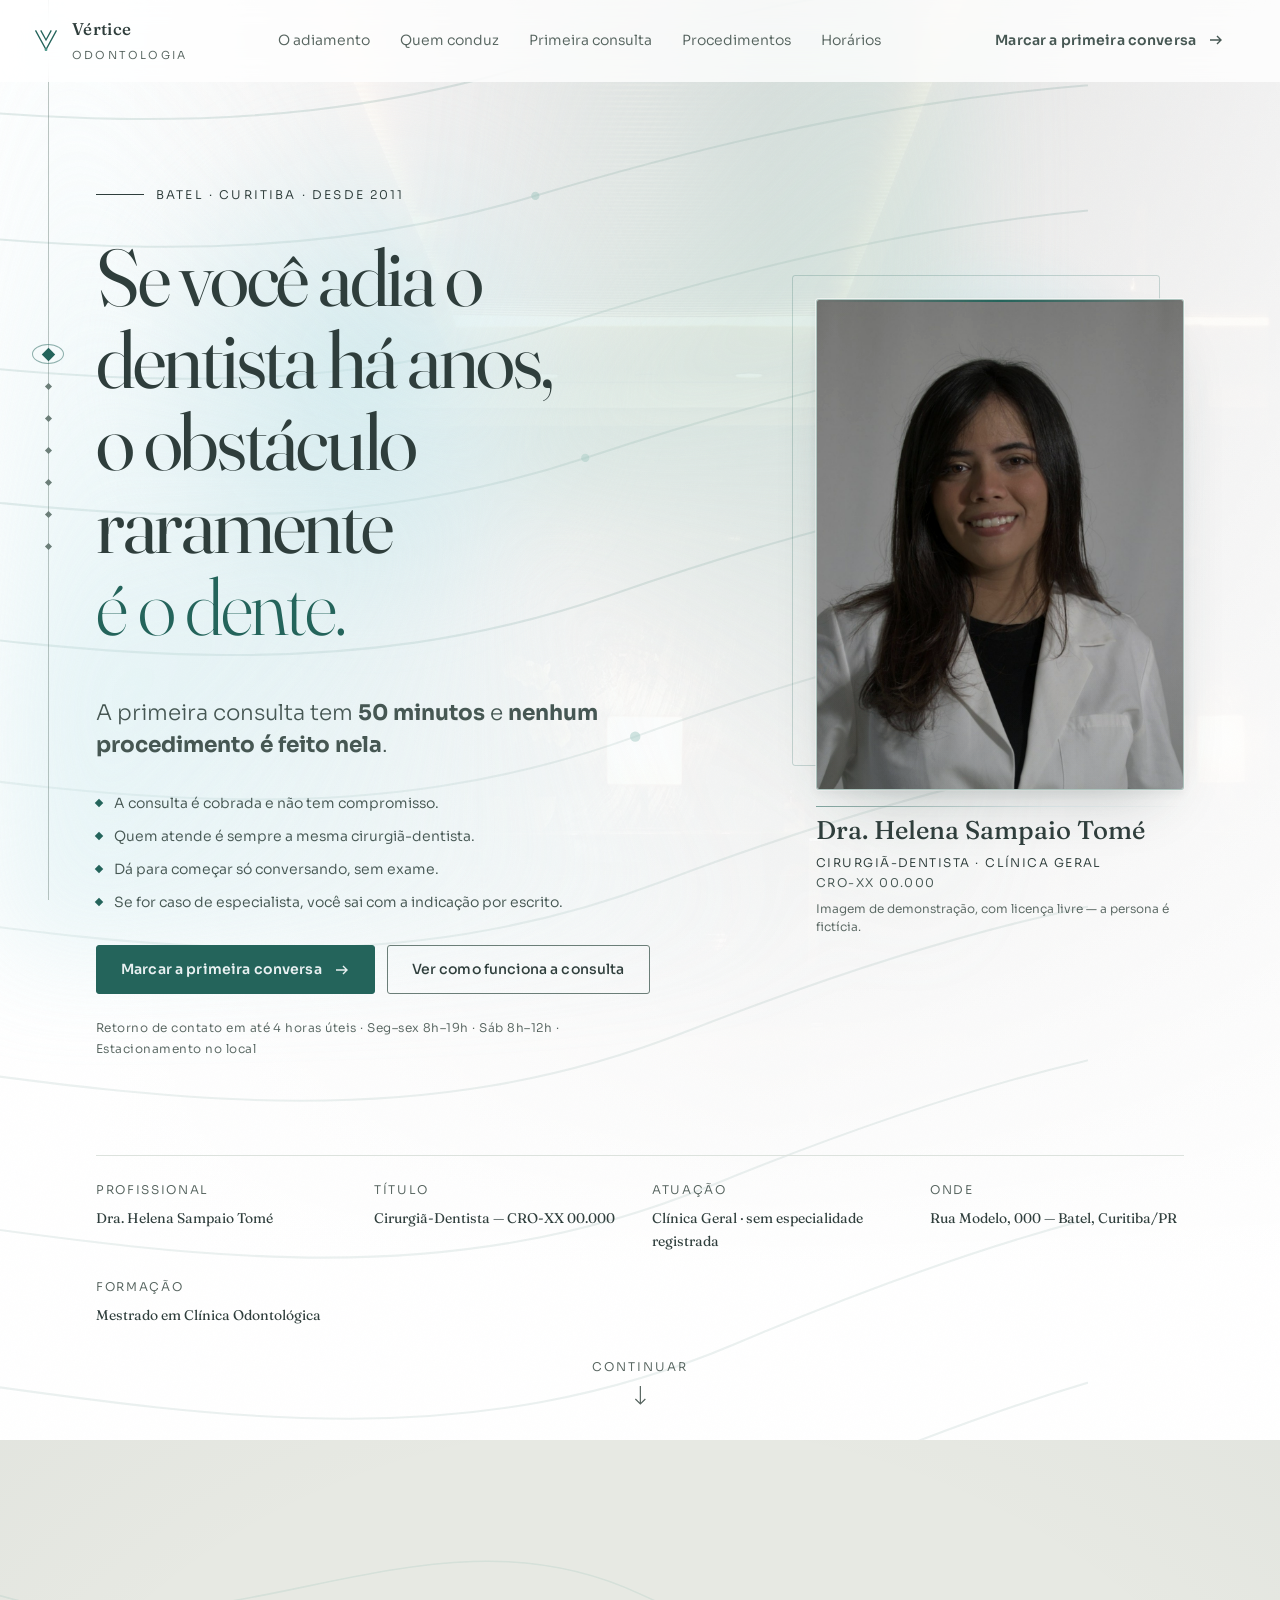
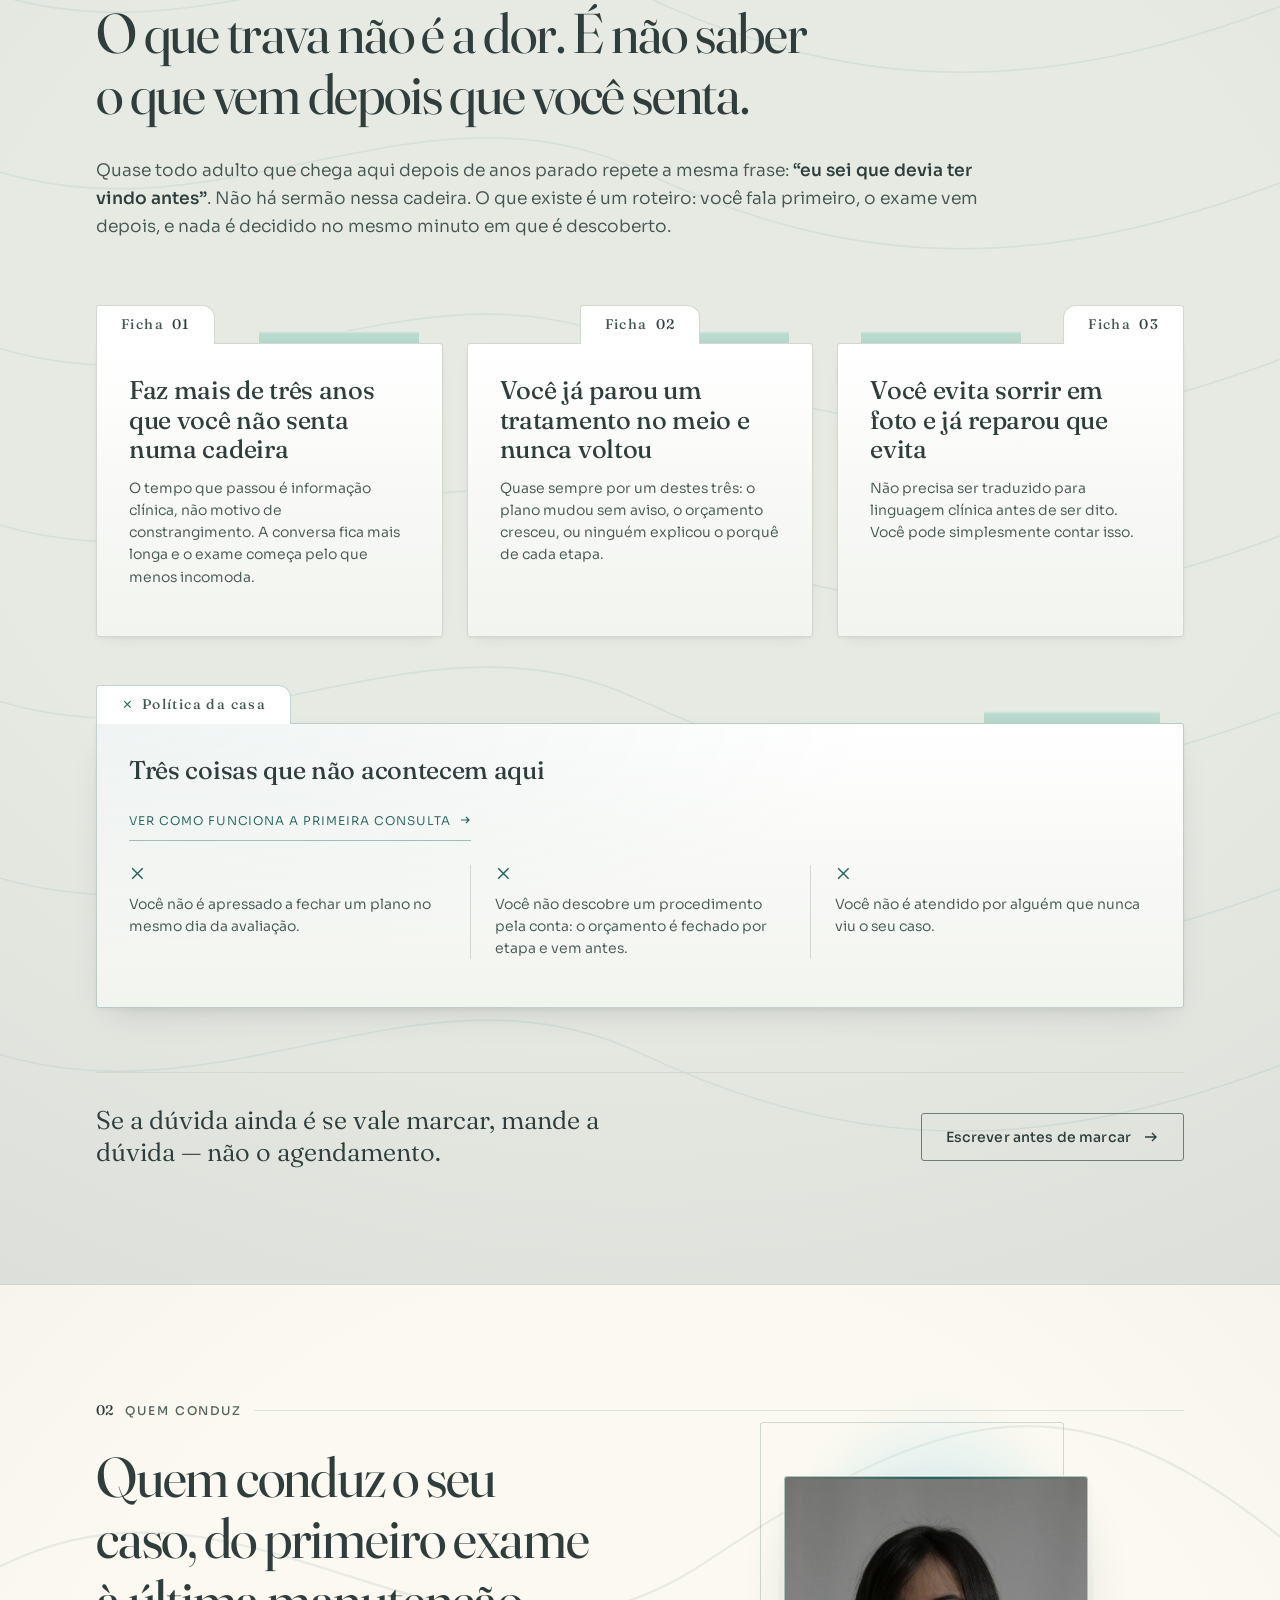
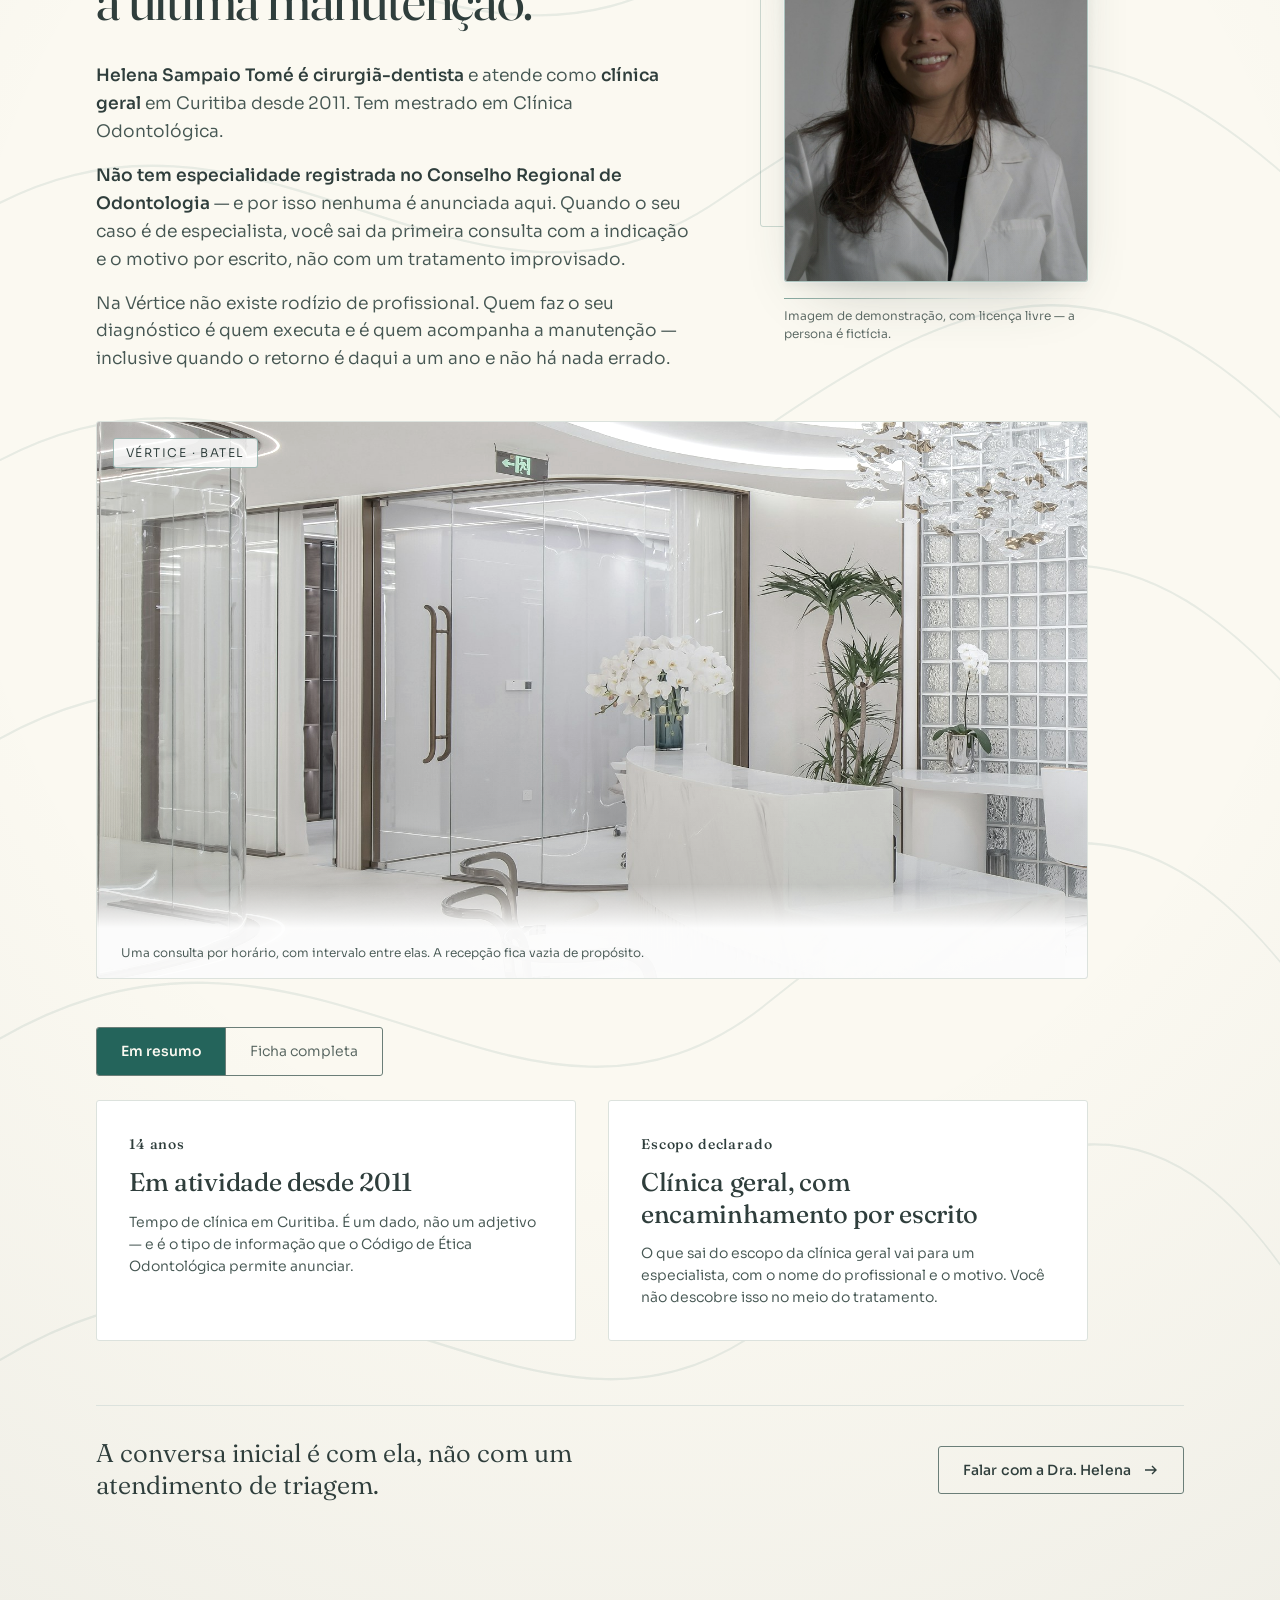
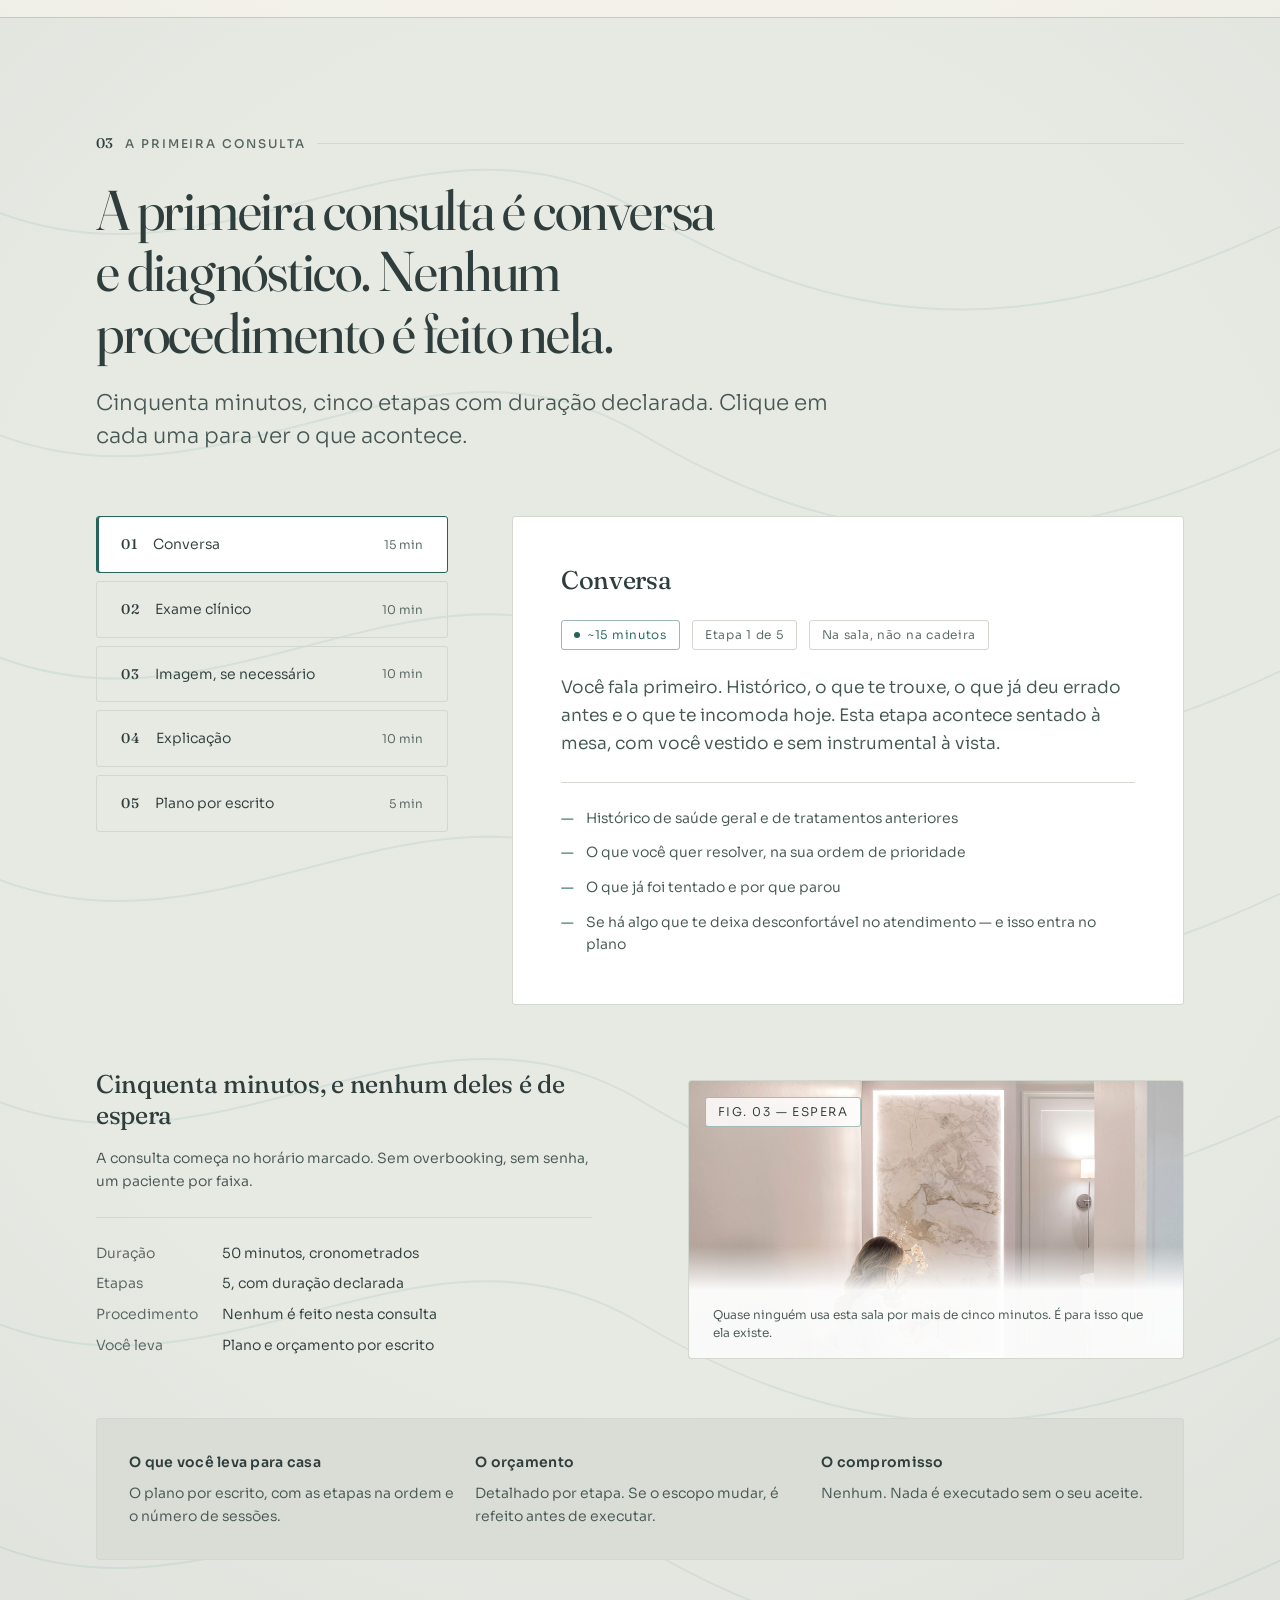
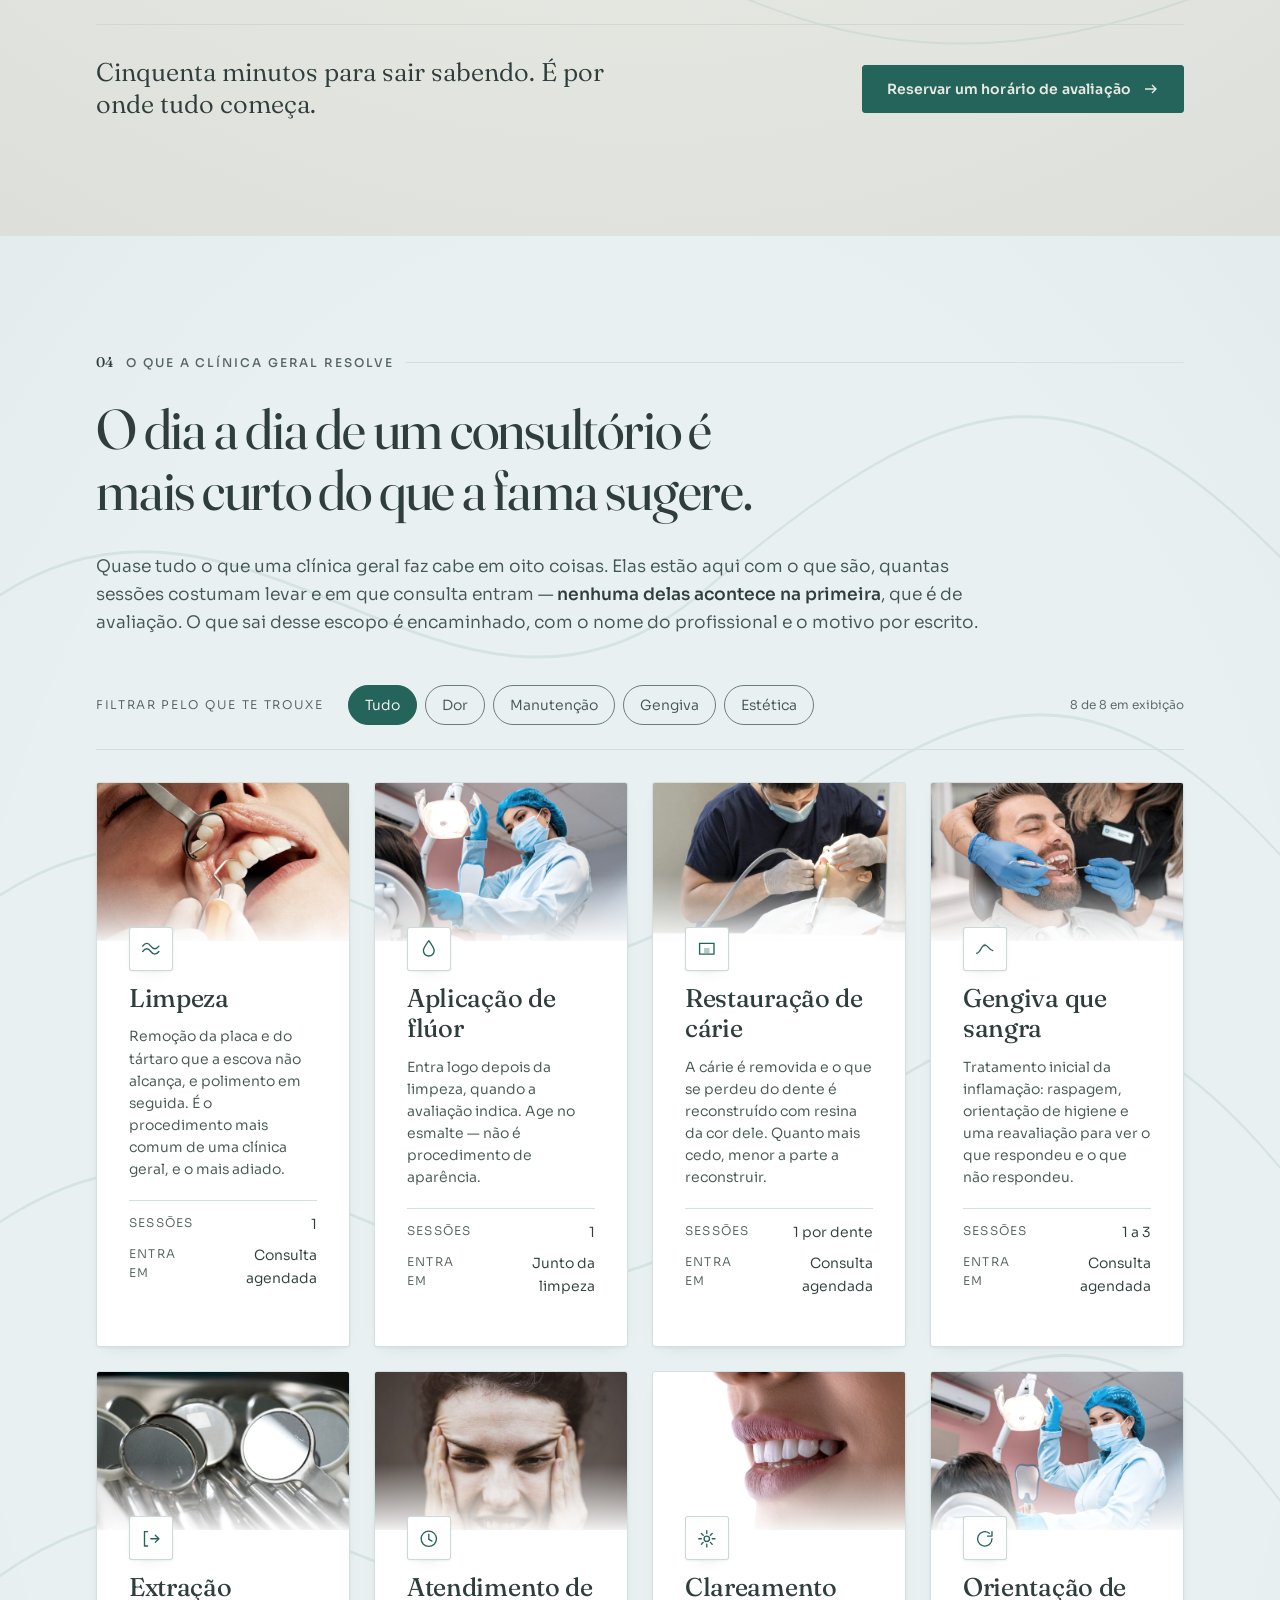
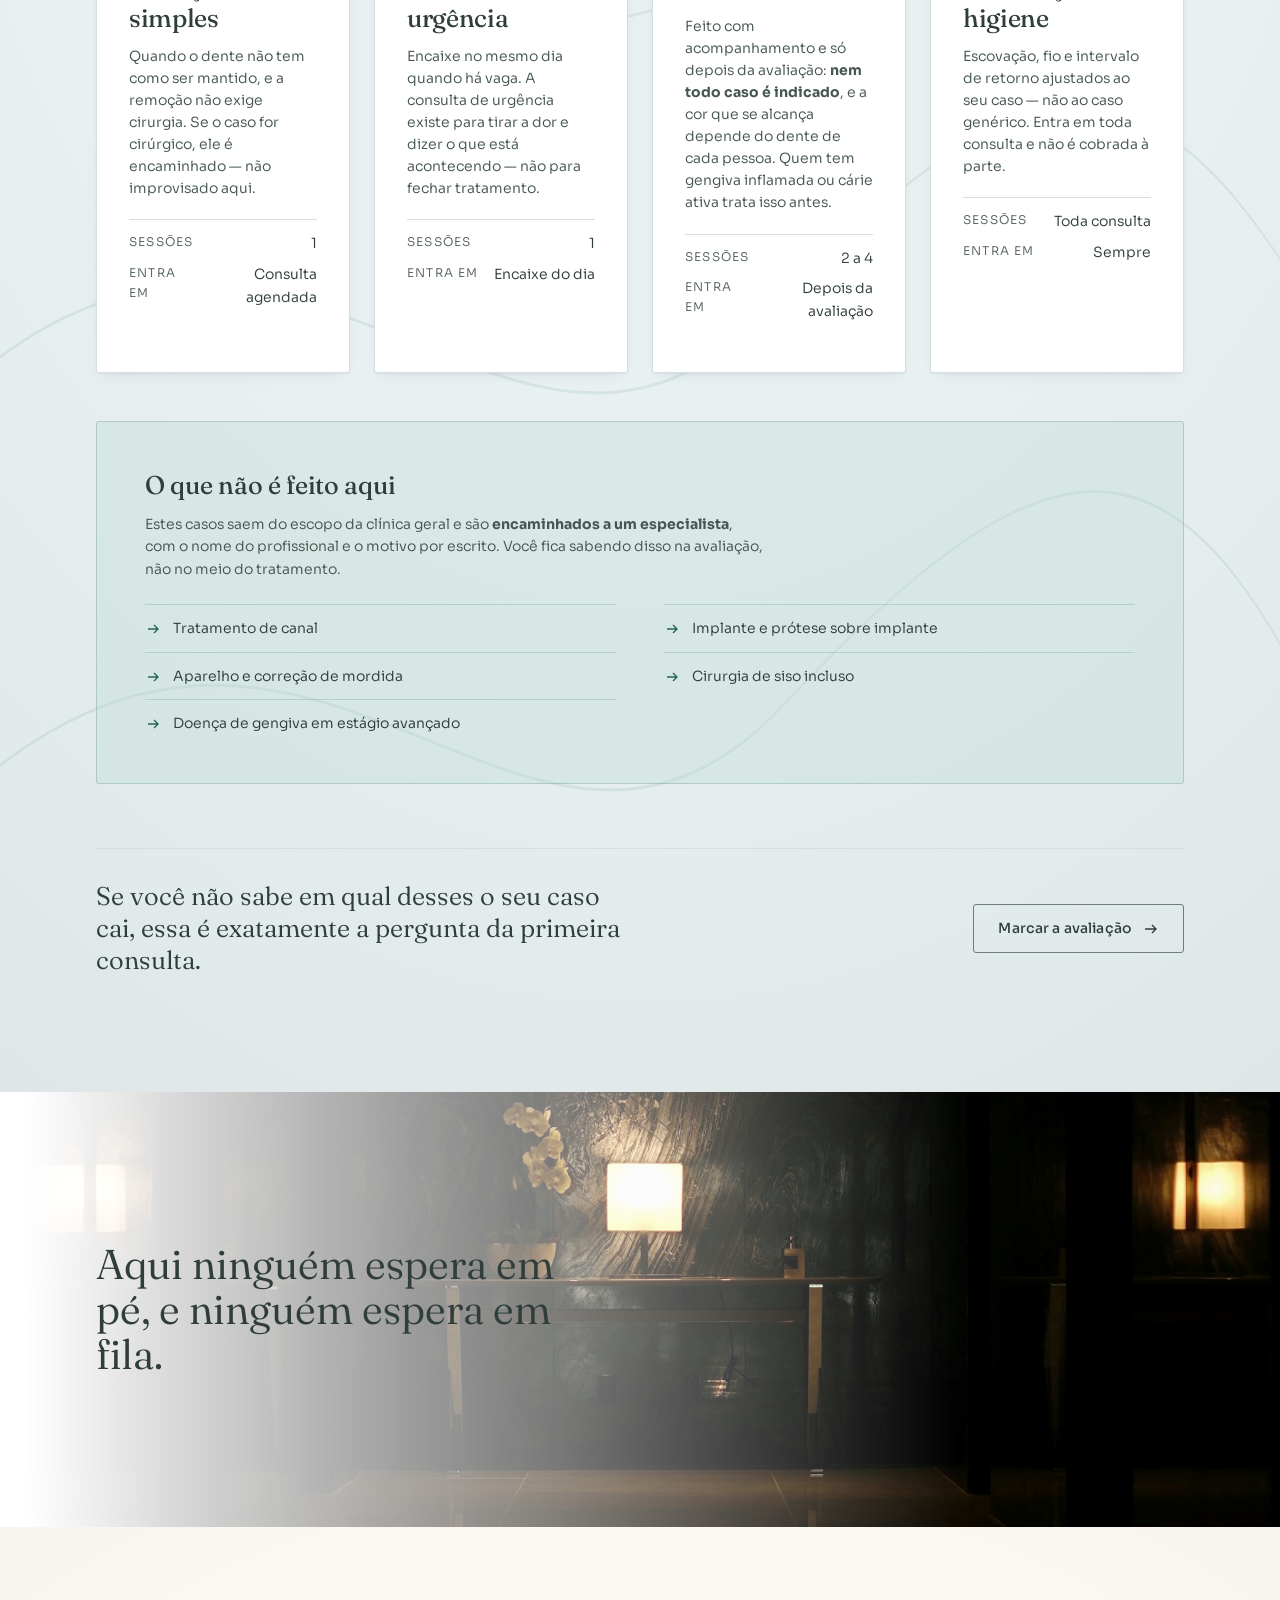
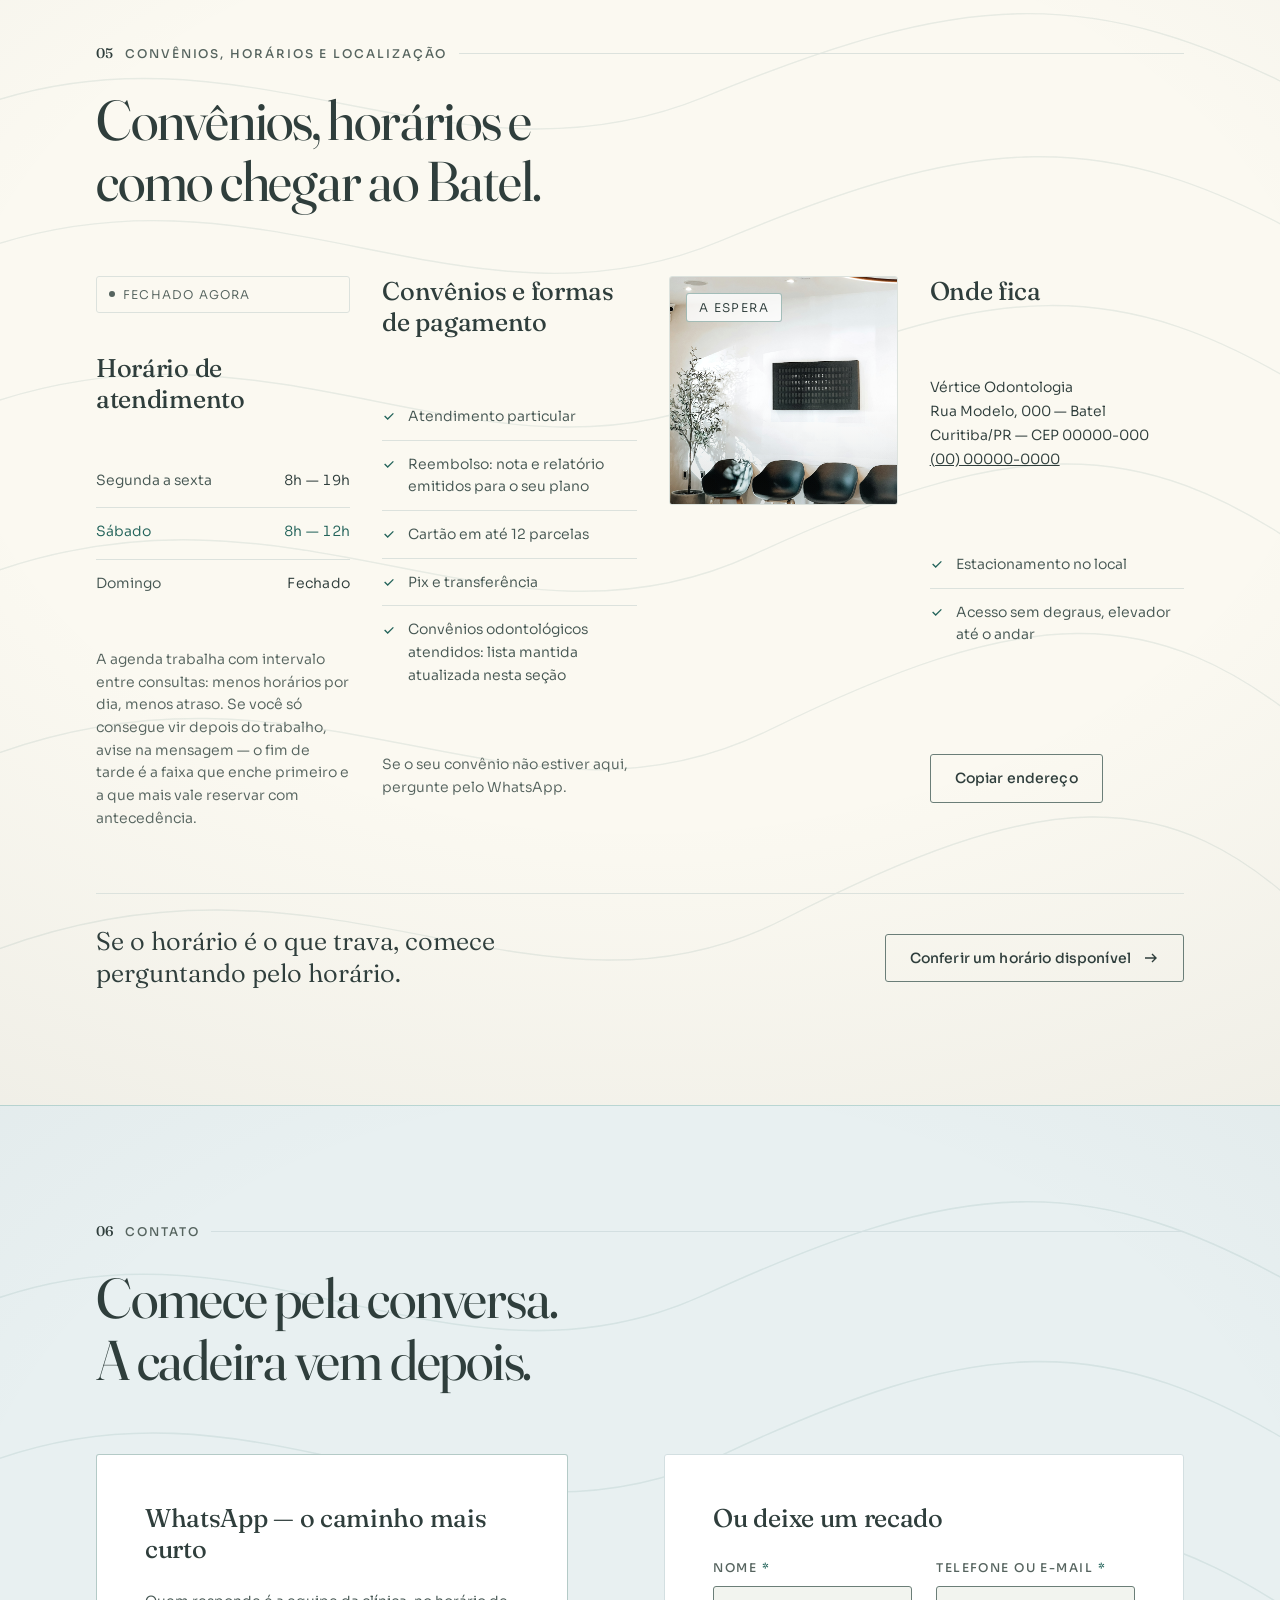
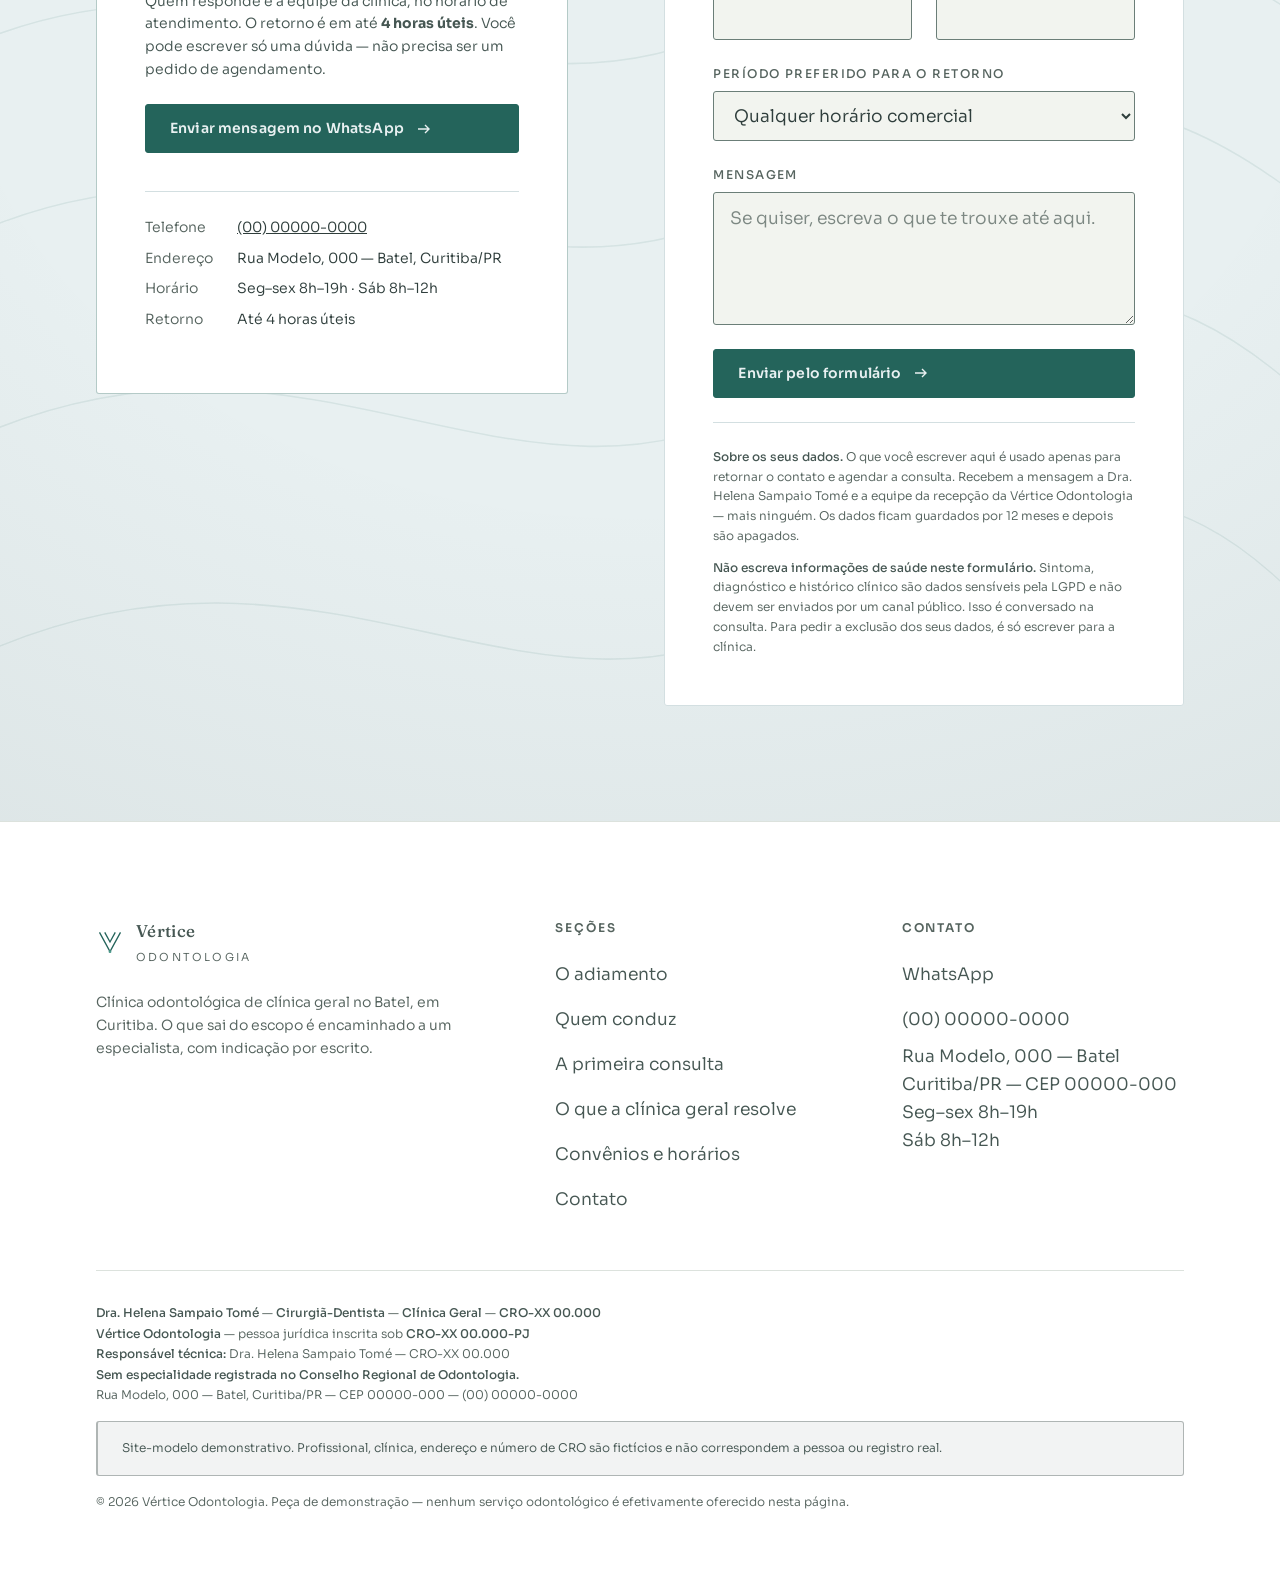
==== site/index.html @ d1b2daa7 "Sites-modelo de odontologia: duas peças estáticas, sem build Duas peças independentes em HTML + CSS " ====
<!DOCTYPE html>
<html lang="pt-BR">
<head>
<meta charset="utf-8">
<meta name="viewport" content="width=device-width, initial-scale=1">
<title>Dra. Helena Sampaio Tomé — Cirurgiã-Dentista, Clínica Geral | Vértice Odontologia, Batel · Curitiba</title>
<meta name="description" content="Clínica geral no Batel, Curitiba. A primeira consulta tem 50 minutos, é de avaliação e diagnóstico, e nenhum procedimento é feito nela. Site-modelo demonstrativo.">
<link rel="canonical" href="https://www.verticeodontologia.exemplo.br/">
<!-- PEÇA DEMONSTRATIVA: persona, CRO e endereço são fictícios, e o retrato é de
     uma pessoa real sob nome inventado. Enquanto for assim, a página NÃO pode ser
     indexada. Ao publicar com dados reais de um profissional real, troque por:
     <meta name="robots" content="index, follow, max-image-preview:large"> -->
<meta name="robots" content="noindex, nofollow">
<meta name="theme-color" content="#FBF9F1">

<meta property="og:type" content="website">
<meta property="og:locale" content="pt_BR">
<meta property="og:site_name" content="Vértice Odontologia">
<meta property="og:title" content="Dra. Helena Sampaio Tomé — Cirurgiã-Dentista, Clínica Geral | Vértice Odontologia">
<meta property="og:description" content="Clínica geral no Batel, Curitiba. Você sai da primeira consulta sabendo o que será feito, em quantas sessões e por quê.">
<meta property="og:url" content="https://www.verticeodontologia.exemplo.br/">
<meta property="og:image" content="https://www.verticeodontologia.exemplo.br/img/og-image.png">
<meta property="og:image:width" content="1200">
<meta property="og:image:height" content="630">
<meta property="og:image:alt" content="Vértice Odontologia — Dra. Helena Sampaio Tomé, Cirurgiã-Dentista, Clínica Geral, CRO-XX 00.000.">
<meta name="twitter:card" content="summary_large_image">

<link rel="icon" href="img/favicon.svg" type="image/svg+xml">
<link rel="apple-touch-icon" href="img/favicon.svg">

<link rel="preconnect" href="https://fonts.googleapis.com">
<link rel="preconnect" href="https://fonts.gstatic.com" crossorigin>
<link rel="stylesheet" href="https://fonts.googleapis.com/css2?family=Fraunces:opsz,wght@9..144,300..700&family=Sora:wght@300..600&display=swap">

<link rel="stylesheet" href="css/tokens.css">
<link rel="stylesheet" href="css/base.css">
<link rel="stylesheet" href="css/sections.css">
<link rel="stylesheet" href="css/motion.css">

<script>document.documentElement.classList.add('js');</script>

<script type="application/ld+json">
{
  "@context": "https://schema.org",
  "@type": "Dentist",
  "name": "Vértice Odontologia",
  "disambiguatingDescription": "Site-modelo demonstrativo. Profissional, clínica, endereço e número de CRO são fictícios e não correspondem a pessoa ou registro real.",
  "description": "Clínica odontológica de clínica geral no Batel, em Curitiba. Sem especialidade registrada no Conselho Regional de Odontologia.",
  "url": "https://www.verticeodontologia.exemplo.br/",
  "telephone": "+55-00-00000-0000",
  "address": {
    "@type": "PostalAddress",
    "streetAddress": "Rua Modelo, 000",
    "addressLocality": "Curitiba",
    "addressRegion": "PR",
    "postalCode": "00000-000",
    "addressCountry": "BR"
  },
  "openingHoursSpecification": [
    { "@type": "OpeningHoursSpecification", "dayOfWeek": ["Monday","Tuesday","Wednesday","Thursday","Friday"], "opens": "08:00", "closes": "19:00" },
    { "@type": "OpeningHoursSpecification", "dayOfWeek": "Saturday", "opens": "08:00", "closes": "12:00" }
  ],
  "employee": {
    "@type": "Person",
    "name": "Helena Sampaio Tomé",
    "honorificPrefix": "Dra.",
    "jobTitle": "Cirurgiã-Dentista — Clínica Geral",
    "identifier": "CRO-XX 00.000",
    "hasCredential": { "@type": "EducationalOccupationalCredential", "credentialCategory": "Mestrado", "name": "Mestrado em Clínica Odontológica" }
  },
  "areaServed": { "@type": "City", "name": "Curitiba" }
}
</script>
</head>

<body>
<a class="skip" href="#conteudo">Ir direto para o conteúdo</a>

<header class="head">
  <a class="brand" href="#inicio">
    <svg class="brand__mark" viewBox="0 0 32 32" aria-hidden="true" focusable="false">
      <path d="M4 5 L16 27 L28 5" fill="none" stroke="#24645B" stroke-width="1.5"/>
      <path d="M10 5 L16 16 L22 5" fill="none" stroke="#24645B" stroke-width="1.5"/>
      <circle cx="16" cy="27" r="1.6" fill="#4E9A8C"/>
    </svg>
    <span>
      <span class="brand__name">Vértice</span>
      <span class="brand__sub">Odontologia</span>
    </span>
  </a>

  <nav class="nav" data-nav aria-label="Seções da página">
    <a href="#adiamento">O adiamento</a>
    <a href="#profissional">Quem conduz</a>
    <a href="#consulta">Primeira consulta</a>
    <a href="#procedimentos">Procedimentos</a>
    <a href="#pratico">Horários</a>
  </nav>

  <div style="display:flex;gap:var(--s-3);align-items:center">
    <a class="btn btn--primary head__cta" href="https://wa.me/550000000000?text=Ol%C3%A1%2C%20gostaria%20de%20saber%20sobre%20a%20primeira%20consulta." rel="noopener">
      Marcar a primeira conversa
      <svg class="btn__ico btn__ico--arrow" viewBox="0 0 16 16" aria-hidden="true" focusable="false"><path d="M2 8h11M9 4l4 4-4 4" fill="none" stroke="currentColor" stroke-width="1.4"/></svg>
    </a>
    <button class="btn menu-toggle" id="menu-open" type="button" aria-expanded="false" aria-controls="menu-sheet">
      <svg class="btn__ico" viewBox="0 0 16 16" aria-hidden="true" focusable="false"><path d="M1 4h14M1 8h14M1 12h14" fill="none" stroke="currentColor" stroke-width="1.4"/></svg>
      Menu
    </button>
  </div>
</header>

<dialog class="sheet" id="menu-sheet" aria-label="Navegação">
  <button class="btn btn--ghost sheet__close" id="menu-close" type="button">Fechar</button>
  <a href="#adiamento"><span>01</span>O adiamento</a>
  <a href="#profissional"><span>02</span>Quem conduz</a>
  <a href="#consulta"><span>03</span>A primeira consulta</a>
  <a href="#procedimentos"><span>04</span>O que a clínica geral resolve</a>
  <a href="#pratico"><span>05</span>Convênios e horários</a>
  <a href="#contato"><span>06</span>Contato</a>
</dialog>

<aside class="spine" aria-hidden="true">
  <div class="spine__track"></div>
  <div class="spine__progress"></div>
  <div class="spine__nodes">
    <button class="spine__node" type="button" data-target="inicio" tabindex="-1"><span class="spine__label">Início</span></button>
    <button class="spine__node" type="button" data-target="adiamento" tabindex="-1"><span class="spine__label">O adiamento</span></button>
    <button class="spine__node" type="button" data-target="profissional" tabindex="-1"><span class="spine__label">Quem conduz</span></button>
    <button class="spine__node" type="button" data-target="consulta" tabindex="-1"><span class="spine__label">Primeira consulta</span></button>
    <button class="spine__node" type="button" data-target="procedimentos" tabindex="-1"><span class="spine__label">Procedimentos</span></button>
    <button class="spine__node" type="button" data-target="pratico" tabindex="-1"><span class="spine__label">Horários</span></button>
    <button class="spine__node" type="button" data-target="contato" tabindex="-1"><span class="spine__label">Contato</span></button>
  </div>
</aside>

<main id="conteudo">
<span id="inicio-sentinela" aria-hidden="true"></span>

<!-- =====================================================================
     §1 · HERO — superfície: ink-900 (deep)
     ===================================================================== -->
<section class="hero" id="inicio" data-surface="deep" aria-labelledby="h-inicio">
  <div class="hero__photo" aria-hidden="true">
    <img src="img/clinica-corredor.jpg" width="1800" height="2699" fetchpriority="high" decoding="async" alt="">
  </div>

  <div class="layer layer--mesh amb-mesh" aria-hidden="true">
    <svg viewBox="0 0 1400 900" preserveAspectRatio="xMidYMid slice" role="presentation">
      <g fill="none" stroke="#24645B" stroke-width="1" opacity=".26">
        <path d="M-60 90 C 240 20, 460 150, 720 80 S 1180 10, 1460 90"/>
        <path d="M-60 150 C 250 78, 470 212, 730 138 S 1185 66, 1460 150"/>
        <path d="M-60 212 C 262 136, 482 276, 742 198 S 1192 122, 1460 212"/>
        <path d="M-60 276 C 274 196, 494 342, 754 260 S 1200 180, 1460 276"/>
        <path d="M-60 342 C 286 258, 506 410, 766 324 S 1208 240, 1460 342"/>
        <path d="M-60 410 C 298 322, 518 480, 778 390 S 1216 302, 1460 410"/>
      </g>
      <g fill="none" stroke="#24645B" stroke-width="1" opacity=".18">
        <path d="M-60 480 C 310 388, 530 552, 790 458 S 1224 366, 1460 480"/>
        <path d="M-60 552 C 322 456, 542 626, 802 528 S 1232 430, 1460 552"/>
        <path d="M-60 626 C 334 526, 554 702, 814 600 S 1240 496, 1460 626"/>
        <path d="M-60 702 C 346 598, 566 780, 826 674 S 1248 564, 1460 702"/>
        <path d="M-60 780 C 358 672, 578 860, 838 750 S 1256 634, 1460 780"/>
        <path d="M-60 860 C 370 748, 590 942, 850 828 S 1264 704, 1460 860"/>
      </g>
      <g fill="#4E9A8C" opacity=".5">
        <circle cx="720" cy="80" r="2.5"/><circle cx="742" cy="198" r="2"/>
        <circle cx="766" cy="324" r="2"/><circle cx="790" cy="458" r="2.5"/>
      </g>
    </svg>
  </div>
  <div class="layer layer--glow hero__glow amb-glow" aria-hidden="true"></div>
  <div class="layer layer--halo hero__halo amb-orbit" aria-hidden="true"></div>
  <div class="layer layer--grain amb-grain" aria-hidden="true"></div>

  <div class="wrap hero__grid">
    <div class="hero__col">
      <p class="hero__kicker">Batel · Curitiba · desde 2011</p>

      <h1 id="h-inicio">
        <span class="hero__line">
          <span class="w" style="--w:0">Se</span> <span class="w" style="--w:1">você</span>
          <span class="w" style="--w:2">adia</span> <span class="w" style="--w:3">o</span>
          <span class="w" style="--w:4">dentista</span> <span class="w" style="--w:5">há</span>
          <span class="w" style="--w:6">anos,</span>
        </span>
        <span class="hero__line">
          <span class="w" style="--w:7">o</span> <span class="w" style="--w:8">obstáculo</span>
          <span class="w" style="--w:9">raramente</span>
        </span>
        <span class="hero__line">
          <em><span class="w" style="--w:10">é</span> <span class="w" style="--w:11">o</span>
          <span class="w" style="--w:12">dente.</span></em>
        </span>
      </h1>
      <i class="hero__rule hero__after" style="--i:0" aria-hidden="true"></i>

      <p class="lead hero__lead hero__after" style="--i:0">
        A primeira consulta tem <strong>50 minutos</strong> e
        <strong>nenhum procedimento é feito nela</strong>.
      </p>

      <ul class="hero__facts hero__after" style="--i:1">
        <li>A consulta é cobrada e não tem compromisso.</li>
        <li>Quem atende é sempre a mesma cirurgiã-dentista.</li>
        <li>Dá para começar só conversando, sem exame.</li>
        <li>Se for caso de especialista, você sai com a indicação por escrito.</li>
      </ul>

      <div class="hero__actions hero__after" style="--i:2">
        <a class="btn btn--primary" href="https://wa.me/550000000000?text=Ol%C3%A1%2C%20gostaria%20de%20saber%20sobre%20a%20primeira%20consulta." rel="noopener">
          Marcar a primeira conversa
          <svg class="btn__ico btn__ico--arrow" viewBox="0 0 16 16" aria-hidden="true" focusable="false"><path d="M2 8h11M9 4l4 4-4 4" fill="none" stroke="currentColor" stroke-width="1.4"/></svg>
        </a>
        <a class="btn" href="#consulta">Ver como funciona a consulta</a>
      </div>

      <p class="hero__ops hero__after" style="--i:3">
        Retorno de contato em até 4 horas úteis · Seg–sex 8h–19h · Sáb 8h–12h · Estacionamento no local
      </p>
    </div>

    <figure class="portrait hero__portrait">
      <span class="portrait__stage">
        <span class="portrait__glow amb-glow" aria-hidden="true"></span>
        <span class="portrait__offset" aria-hidden="true"></span>

        <span class="portrait__frame">
          <span class="portrait__media">
            <img src="img/retrato-demo.jpg" width="1050" height="1400" fetchpriority="high" decoding="async"
                 alt="Dra. Helena Sampaio Tomé, cirurgiã-dentista, de jaleco branco, em fundo neutro.">
          </span>
          <i class="portrait__edge" aria-hidden="true"></i>
          <span class="portrait__sheen" aria-hidden="true"><i></i></span>
        </span>
      </span>

      <figcaption class="portrait__plate">
        <span class="portrait__rule" aria-hidden="true"></span>
        <span class="portrait__name">Dra. Helena Sampaio Tomé</span>
        <span class="portrait__role"><span>Cirurgiã-Dentista</span><span>Clínica Geral</span></span>
        <span class="portrait__cro">CRO-XX 00.000</span>
        <span class="portrait__note">Imagem de demonstração, com licença livre — a persona é fictícia.</span>
      </figcaption>
    </figure>
  </div>

  <div class="wrap">
    <dl class="hero__creds hero__after" style="--i:3">
      <div class="hero__cred"><dt>Profissional</dt><dd>Dra. Helena Sampaio Tomé</dd></div>
      <div class="hero__cred"><dt>Título</dt><dd>Cirurgiã-Dentista — CRO-XX 00.000</dd></div>
      <div class="hero__cred"><dt>Atuação</dt><dd>Clínica Geral · sem especialidade registrada</dd></div>
      <div class="hero__cred"><dt>Onde</dt><dd>Rua Modelo, 000 — Batel, Curitiba/PR</dd></div>
      <div class="hero__cred"><dt>Formação</dt><dd>Mestrado em Clínica Odontológica</dd></div>
    </dl>
  </div>

  <a class="scroll-cue" href="#adiamento">
    Continuar
    <svg viewBox="0 0 14 24" class="amb-nudge" aria-hidden="true" focusable="false"><path d="M7 2v18M2 15l5 5 5-5" fill="none" stroke="currentColor" stroke-width="1.2"/></svg>
  </a>
</section>

<!-- =====================================================================
     §2 · O ADIAMENTO — superfície: bone-100 (light)
     ===================================================================== -->
<section class="section" id="adiamento" data-surface="raised" aria-labelledby="h-adiamento">
  <div class="wrap">
    <p class="eyebrow reveal"><span class="eyebrow__num">01</span> O adiamento <span class="eyebrow__rule"></span></p>
    <h2 id="h-adiamento" class="reveal" style="--i:1">O que trava não é a dor. É não saber o que vem depois que você senta.</h2>

    <div class="prose reveal flow" style="--i:2; margin-top: var(--s-6)">
      <p>Quase todo adulto que chega aqui depois de anos parado repete a mesma frase:
      <strong>“eu sei que devia ter vindo antes”</strong>. Não há sermão nessa cadeira. O que existe é um
      roteiro: você fala primeiro, o exame vem depois, e nada é decidido no mesmo minuto em que é descoberto.</p>
      
    </div>

    <!-- Os três motivos como PASTAS de prontuário: aba com rótulo, folha de
         papel espiando por trás, corpo com o texto. A metáfora trabalha para a
         copy — "o tempo que passou é informação clínica". -->
    <ol class="folders reveal" style="--i:3; margin-top: var(--s-8)">
      <li class="folder card-num" style="--i:0">
        <span class="folder__tab">Ficha <b>01</b></span>
        <i class="folder__sheet" aria-hidden="true"></i>
        <div class="folder__body">
          <h3>Faz mais de três anos que você não senta numa cadeira</h3>
          <p>O tempo que passou é informação clínica, não motivo de constrangimento. A conversa fica mais longa e o exame começa pelo que menos incomoda.</p>
        </div>
      </li>
      <li class="folder card-num" style="--i:1">
        <span class="folder__tab">Ficha <b>02</b></span>
        <i class="folder__sheet" aria-hidden="true"></i>
        <div class="folder__body">
          <h3>Você já parou um tratamento no meio e nunca voltou</h3>
          <p>Quase sempre por um destes três: o plano mudou sem aviso, o orçamento cresceu, ou ninguém explicou o porquê de cada etapa.</p>
        </div>
      </li>
      <li class="folder card-num" style="--i:2">
        <span class="folder__tab">Ficha <b>03</b></span>
        <i class="folder__sheet" aria-hidden="true"></i>
        <div class="folder__body">
          <h3>Você evita sorrir em foto e já reparou que evita</h3>
          <p>Não precisa ser traduzido para linguagem clínica antes de ser dito. Você pode simplesmente contar isso.</p>
        </div>
      </li>
    </ol>

    <!-- A quarta pasta do arquivo: a de rótulo ✗, com o que NÃO acontece.
         Os itens deixaram de ser caixas dentro de caixa — viraram três colunas
         separadas por fio, e cada ✗ se desenha ao entrar (draw-line). -->
    <div class="deny reveal" style="--i:5">
      <span class="folder__tab folder__tab--deny">
        <svg viewBox="0 0 16 16" aria-hidden="true" focusable="false"><path d="M4 4l8 8M12 4l-8 8" fill="none" stroke="currentColor" stroke-width="1.5"/></svg>
        Política da casa
      </span>
      <i class="folder__sheet" aria-hidden="true"></i>
      <div class="folder__body">
        <h3>Três coisas que não acontecem aqui</h3>
        <a class="bridge" href="#consulta">
          Ver como funciona a primeira consulta
          <svg viewBox="0 0 12 12" aria-hidden="true" focusable="false"><path d="M2 6h8M7 3l3 3-3 3" fill="none" stroke="currentColor" stroke-width="1.2"/></svg>
        </a>
        <ul>
          <li>
            <svg viewBox="0 0 16 16" aria-hidden="true" focusable="false"><path class="draw-line" d="M3 3l10 10M13 3L3 13" fill="none" stroke="currentColor" stroke-width="1.4" style="--dash:29; --i:1"/></svg>
            <span>Você não é apressado a fechar um plano no mesmo dia da avaliação.</span>
          </li>
          <li>
            <svg viewBox="0 0 16 16" aria-hidden="true" focusable="false"><path class="draw-line" d="M3 3l10 10M13 3L3 13" fill="none" stroke="currentColor" stroke-width="1.4" style="--dash:29; --i:2"/></svg>
            <span>Você não descobre um procedimento pela conta: o orçamento é fechado por etapa e vem antes.</span>
          </li>
          <li>
            <svg viewBox="0 0 16 16" aria-hidden="true" focusable="false"><path class="draw-line" d="M3 3l10 10M13 3L3 13" fill="none" stroke="currentColor" stroke-width="1.4" style="--dash:29; --i:3"/></svg>
            <span>Você não é atendido por alguém que nunca viu o seu caso.</span>
          </li>
        </ul>
      </div>
    </div>

    <div class="invite reveal" style="--i:6">
      <p class="invite__text">Se a dúvida ainda é se vale marcar, mande a dúvida — não o agendamento.</p>
      <a class="btn" href="https://wa.me/550000000000?text=Ol%C3%A1%2C%20tenho%20uma%20d%C3%BAvida%20antes%20de%20marcar%20a%20consulta." rel="noopener">
        Escrever antes de marcar
        <svg class="btn__ico btn__ico--arrow" viewBox="0 0 16 16" aria-hidden="true" focusable="false"><path d="M2 8h11M9 4l4 4-4 4" fill="none" stroke="currentColor" stroke-width="1.4"/></svg>
      </a>
    </div>
  </div>
</section>

<!-- =====================================================================
     §3 · QUEM CONDUZ — superfície: ink-800 (dark)
     ===================================================================== -->
<section class="section" id="profissional" data-surface="dark" aria-labelledby="h-profissional">
  <div class="wrap">
    <p class="eyebrow reveal"><span class="eyebrow__num">02</span> Quem conduz <span class="eyebrow__rule"></span></p>

    <div class="who who--solo">

      <div class="reveal" style="--i:3">
        <!-- o retrato sobe para a altura do TÍTULO, não do parágrafo: ao lado só
             da prosa ele sobrava 130px embaixo e a legenda ficava pendurada.
             Emparelhado com título + prosa, as duas colunas fecham juntas. -->
        <div class="who__intro">
          <div class="prose flow">
            <h2 id="h-profissional" style="--i:1">Quem conduz o seu caso, do primeiro exame à última manutenção.</h2>
            <p><strong>Helena Sampaio Tomé é cirurgiã-dentista</strong> e atende como <strong>clínica
            geral</strong> em Curitiba desde 2011. Tem mestrado em Clínica Odontológica.</p>
            <p><strong>Não tem especialidade registrada no Conselho Regional de Odontologia</strong> — e por
            isso nenhuma é anunciada aqui. Quando o seu caso é de especialista, você sai da primeira consulta
            com a indicação e o motivo por escrito, não com um tratamento improvisado.</p>
            <p>Na Vértice não existe rodízio de profissional. Quem faz o seu diagnóstico é quem executa e é
            quem acompanha a manutenção — inclusive quando o retorno é daqui a um ano e não há nada errado.</p>
          </div>

          <!-- mesmo componente do hero, mesmo tratamento e mesma entrada. A placa
               aqui é curta de propósito: nome, título e CRO já estão na ficha
               logo abaixo, e repeti-los seria ruído. -->
          <figure class="portrait who__retrato">
            <span class="portrait__stage">
              <span class="portrait__glow amb-glow" aria-hidden="true"></span>
              <span class="portrait__offset" aria-hidden="true"></span>
              <span class="portrait__frame">
                <span class="portrait__media">
                  <img src="img/retrato-demo.jpg" width="1050" height="1400" loading="lazy" decoding="async"
                       alt="Dra. Helena Sampaio Tomé, cirurgiã-dentista, de jaleco branco, em fundo neutro.">
                </span>
                <i class="portrait__edge" aria-hidden="true"></i>
                <span class="portrait__sheen" aria-hidden="true"><i></i></span>
              </span>
            </span>
            <figcaption class="portrait__plate">
              <span class="portrait__rule" aria-hidden="true"></span>
              <span class="portrait__note">Imagem de demonstração, com licença livre — a persona é fictícia.</span>
            </figcaption>
          </figure>
        </div>

        <figure class="ph ph--wide reveal reveal--fade" style="--i:2; margin-bottom: var(--s-7)">
          <img src="img/clinica-recepcao.jpg" width="1800" height="2700" loading="lazy" decoding="async"
               style="object-position: 55% 55%"
               alt="Recepção da clínica: balcão em mármore, forro curvo iluminado e orquídeas.">
          <span class="ph__tag">Vértice · Batel</span>
          <figcaption class="ph__cap">
            Uma consulta por horário, com intervalo entre elas. A recepção fica vazia de propósito.
          </figcaption>
        </figure>

        <div class="seg" data-seg role="tablist" aria-label="Formato da apresentação profissional">
          <button type="button" role="tab" data-panel="p-resumo" aria-selected="true" aria-controls="p-resumo">Em resumo</button>
          <button type="button" role="tab" data-panel="p-ficha" aria-selected="false" aria-controls="p-ficha" tabindex="-1">Ficha completa</button>
        </div>

        <div class="panel" id="p-resumo" role="tabpanel">
          <div class="grid cols-2">
            <div class="card">
              <span class="card__num">14 anos</span>
              <h3>Em atividade desde 2011</h3>
              <p>Tempo de clínica em Curitiba. É um dado, não um adjetivo — e é o tipo de informação que o
              Código de Ética Odontológica permite anunciar.</p>
            </div>
            <div class="card">
              <span class="card__num">Escopo declarado</span>
              <h3>Clínica geral, com encaminhamento por escrito</h3>
              <p>O que sai do escopo da clínica geral vai para um especialista, com o nome do profissional
              e o motivo. Você não descobre isso no meio do tratamento.</p>
            </div>
          </div>
        </div>

        <div class="panel" id="p-ficha" role="tabpanel" hidden>
          <dl class="ficha">
            <div><dt>Título profissional</dt><dd>Cirurgiã-Dentista</dd></div>
            <div><dt>Inscrição</dt><dd>CRO-XX 00.000</dd></div>
            <div><dt>Atuação</dt><dd>Clínica Geral</dd></div>
            <div><dt>Formação stricto sensu</dt><dd>Mestrado em Clínica Odontológica</dd></div>
            <div><dt>Especialidade registrada</dt><dd>Nenhuma</dd></div>
            <div><dt>Em atividade desde</dt><dd>2011</dd></div>
            <div><dt>Responsável técnica</dt><dd>Vértice Odontologia — CRO-XX 00.000-PJ</dd></div>
          </dl>
          <p style="margin-top:var(--s-4);font-size:var(--fs-xs);color:var(--fg-muted);line-height:1.6">
            A ficha lista apenas o que o art. 43, §1º do Código de Ética Odontológica autoriza anunciar:
            especialidade registrada, titulação acadêmica stricto sensu, magistério e dados de contato.
          </p>
        </div>
      </div>
    </div>

    <div class="invite reveal" style="--i:4">
      <p class="invite__text">A conversa inicial é com ela, não com um atendimento de triagem.</p>
      <a class="btn" href="#contato">
        Falar com a Dra. Helena
        <svg class="btn__ico btn__ico--arrow" viewBox="0 0 16 16" aria-hidden="true" focusable="false"><path d="M2 8h11M9 4l4 4-4 4" fill="none" stroke="currentColor" stroke-width="1.4"/></svg>
      </a>
    </div>
  </div>
</section>

<!-- =====================================================================
     §4 · A PRIMEIRA CONSULTA — superfície: bone-100 (light)
     ===================================================================== -->
<section class="section" id="consulta" data-surface="raised" aria-labelledby="h-consulta">
  <div class="wrap">
    <p class="eyebrow reveal"><span class="eyebrow__num">03</span> A primeira consulta <span class="eyebrow__rule"></span></p>
    <h2 id="h-consulta" class="reveal" style="--i:1">A primeira consulta é conversa e diagnóstico. Nenhum procedimento é feito nela.</h2>
    <p class="lead reveal" style="--i:2; margin-top: var(--s-5)">
      Cinquenta minutos, cinco etapas com duração declarada. Clique em cada uma para ver o que acontece.
    </p>

    <div class="steps reveal" style="--i:3; margin-top: var(--s-8)" data-stepper>
      <div class="steps__list" role="tablist" aria-label="Etapas da primeira consulta" aria-orientation="vertical">
        <button class="step-btn" type="button" role="tab" data-step="01" aria-selected="true" aria-controls="step-panel">
          <span class="step-btn__n">01</span><span class="step-btn__t">Conversa</span><span class="step-btn__d">15 min</span>
        </button>
        <button class="step-btn" type="button" role="tab" data-step="02" aria-selected="false" aria-controls="step-panel" tabindex="-1">
          <span class="step-btn__n">02</span><span class="step-btn__t">Exame clínico</span><span class="step-btn__d">10 min</span>
        </button>
        <button class="step-btn" type="button" role="tab" data-step="03" aria-selected="false" aria-controls="step-panel" tabindex="-1">
          <span class="step-btn__n">03</span><span class="step-btn__t">Imagem, se necessário</span><span class="step-btn__d">10 min</span>
        </button>
        <button class="step-btn" type="button" role="tab" data-step="04" aria-selected="false" aria-controls="step-panel" tabindex="-1">
          <span class="step-btn__n">04</span><span class="step-btn__t">Explicação</span><span class="step-btn__d">10 min</span>
        </button>
        <button class="step-btn" type="button" role="tab" data-step="05" aria-selected="false" aria-controls="step-panel" tabindex="-1">
          <span class="step-btn__n">05</span><span class="step-btn__t">Plano por escrito</span><span class="step-btn__d">5 min</span>
        </button>
      </div>

      <div class="steps__panel" id="step-panel" role="tabpanel" aria-live="polite">
        <h3>Conversa</h3>
        <div class="steps__meta">
          <span class="chip chip--tint"><span class="chip__dot"></span>~15 minutos</span>
          <span class="chip">Etapa 1 de 5</span>
          <span class="chip">Na sala, não na cadeira</span>
        </div>
        <p>Você fala primeiro. Histórico, o que te trouxe, o que já deu errado antes e o que te incomoda hoje.</p>
      </div>
    </div>

    <div class="duo duo--flip reveal" style="--i:4; margin-top: var(--s-8)">
      <figure class="ph ph--wide">
        <img src="img/clinica-espera.jpg" width="1800" height="2619" loading="lazy" decoding="async"
             style="object-position: 50% 55%"
             alt="Sala de espera da clínica: painel de mármore retroiluminado, poltronas claras e orquídea."
             class="ph-img">
        <span class="ph__tag">Fig. 03 — Espera</span>
        <figcaption class="ph__cap">Quase ninguém usa esta sala por mais de cinco minutos. É para isso que ela existe.</figcaption>
      </figure>
      <div>
        <h3 style="margin-bottom: var(--s-4)">Cinquenta minutos, e nenhum deles é de espera</h3>
        <p style="font-size: var(--fs-sm); color: var(--fg); line-height:1.62">
          A consulta começa no horário marcado. Sem overbooking, sem senha, um paciente por faixa.
        </p>
        <dl class="dl-inline" style="margin-top: var(--s-5); border-top:1px solid var(--rule); padding-top: var(--s-5)">
          <dt>Duração</dt><dd>50 minutos, cronometrados</dd>
          <dt>Etapas</dt><dd>5, com duração declarada</dd>
          <dt>Procedimento</dt><dd>Nenhum é feito nesta consulta</dd>
          <dt>Você leva</dt><dd>Plano e orçamento por escrito</dd>
        </dl>
      </div>
    </div>

    <div class="takeaway reveal" style="--i:5">
      <div>
        <h4>O que você leva para casa</h4>
        <p>O plano por escrito, com as etapas na ordem e o número de sessões.</p>
      </div>
      <div>
        <h4>O orçamento</h4>
        <p>Detalhado por etapa. Se o escopo mudar, é refeito antes de executar.</p>
      </div>
      <div>
        <h4>O compromisso</h4>
        <p>Nenhum. Nada é executado sem o seu aceite.</p>
      </div>
    </div>

    <div class="invite reveal" style="--i:6">
      <p class="invite__text">Cinquenta minutos para sair sabendo. É por onde tudo começa.</p>
      <a class="btn btn--primary" href="https://wa.me/550000000000?text=Ol%C3%A1%2C%20gostaria%20de%20reservar%20um%20hor%C3%A1rio%20de%20avalia%C3%A7%C3%A3o." rel="noopener">
        Reservar um horário de avaliação
        <svg class="btn__ico btn__ico--arrow" viewBox="0 0 16 16" aria-hidden="true" focusable="false"><path d="M2 8h11M9 4l4 4-4 4" fill="none" stroke="currentColor" stroke-width="1.4"/></svg>
      </a>
    </div>
  </div>
</section>

<script type="application/json" id="step-data">
{
  "01": { "n": 1, "titulo": "Conversa", "duracao": "~15 minutos", "onde": "Na sala, não na cadeira",
    "texto": "Você fala primeiro. Histórico, o que te trouxe, o que já deu errado antes e o que te incomoda hoje. Esta etapa acontece sentado à mesa, com você vestido e sem instrumental à vista.",
    "pontos": ["Histórico de saúde geral e de tratamentos anteriores", "O que você quer resolver, na sua ordem de prioridade", "O que já foi tentado e por que parou", "Se há algo que te deixa desconfortável no atendimento — e isso entra no plano"] },
  "02": { "n": 2, "titulo": "Exame clínico", "duracao": "~10 minutos", "onde": "Na cadeira",
    "texto": "Exame visual e funcional. Você é avisado do que está sendo olhado enquanto está sendo olhado, e a sessão para quando você pedir.",
    "pontos": ["Avaliação dos dentes, gengiva e mordida", "Verificação de próteses e restaurações já existentes", "Narração do que está sendo examinado, em voz alta", "Nenhum procedimento é executado nesta etapa"] },
  "03": { "n": 3, "titulo": "Imagem, se necessário", "duracao": "~10 minutos", "onde": "Sala clínica",
    "texto": "Escaneamento intraoral e, quando o caso pede, tomografia. Sem moldagem com massa — que é o passo que mais causa ânsia.",
    "pontos": ["Escâner intraoral no lugar da moldeira com massa", "Tomografia de feixe cônico apenas quando o planejamento exige", "As imagens ficam no seu prontuário digital", "Nem todo caso precisa de imagem na primeira consulta"] },
  "04": { "n": 4, "titulo": "Explicação", "duracao": "~10 minutos", "onde": "Na tela, lado a lado",
    "texto": "O que foi encontrado, na tela, com você olhando junto. Perguntas até acabarem — não até o horário acabar.",
    "pontos": ["As imagens são abertas e explicadas com você presente", "Cada achado é nomeado e localizado", "Alternativas de tratamento, quando existem, são apresentadas juntas", "Você pode gravar a explicação, se quiser rever depois"] },
  "05": { "n": 5, "titulo": "Plano por escrito", "duracao": "~5 minutos", "onde": "Impresso e por e-mail",
    "texto": "Etapas, número de sessões, o que altera esse número, e o que acontece se você não fizer nada agora. Sai impresso e vai também por e-mail.",
    "pontos": ["Etapas na ordem de execução", "Número previsto de sessões e duração de cada uma", "Orçamento fechado por etapa", "O plano não tem prazo de validade emocional: você decide quando"] }
}
</script>


<!-- =========================================================================
     §4 · O QUE A CLÍNICA GERAL RESOLVE

     A RESTRIÇÃO QUE DEFINE COMO ESTA SEÇÃO É ESCRITA — leia antes de editar:
     o art. 43 §1º I do Código de Ética Odontológica (Res. CFO-118/2012) só
     admite anunciar procedimento PRECEDIDO da especialidade registrada. Esta
     persona não tem especialidade registrada. Por isso, aqui:
       · nenhum item é rotulado com nome de especialidade — não aparece
         Periodontia, Endodontia, Dentística, Odontopediatria nem Estética;
       · tudo é escrito em linguagem de paciente, sob a expressão "clínico
         geral", que é o inciso VI do mesmo parágrafo;
       · nenhum item promete resultado, e o clareamento diz em tela que a cor
         final depende do dente de cada pessoa (art. 44);
       · o que sai do escopo é declarado como encaminhamento, não como oferta.
     Trocar qualquer um desses quatro pontos muda o enquadramento legal da
     página inteira, não só desta seção.
     ========================================================================= -->
<section class="section" id="procedimentos" data-surface="deep" aria-labelledby="h-procedimentos">
  <div class="wrap">
    <p class="eyebrow reveal"><span class="eyebrow__num">04</span> O que a clínica geral resolve <span class="eyebrow__rule"></span></p>
    <h2 id="h-procedimentos" class="reveal" style="--i:1">O dia a dia de um consultório é mais curto do que a fama sugere.</h2>

    <div class="prose reveal flow" style="--i:2; margin-top: var(--s-6)">
      <p>Quase tudo o que uma clínica geral faz cabe em oito coisas. Elas estão aqui com o que são, quantas
      sessões costumam levar e em que consulta entram — <strong>nenhuma delas acontece na primeira</strong>,
      que é de avaliação. O que sai desse escopo é encaminhado, com o nome do profissional e o motivo por
      escrito.</p>
    </div>

    <div class="filtro reveal" style="--i:3" data-filtro>
      <span class="filtro__rot" id="filtro-rot">Filtrar pelo que te trouxe</span>
      <div class="filtro__chips" role="group" aria-labelledby="filtro-rot">
        <button type="button" class="chip-f" data-tag="tudo" aria-pressed="true">Tudo</button>
        <button type="button" class="chip-f" data-tag="dor" aria-pressed="false">Dor</button>
        <button type="button" class="chip-f" data-tag="manutencao" aria-pressed="false">Manutenção</button>
        <button type="button" class="chip-f" data-tag="gengiva" aria-pressed="false">Gengiva</button>
        <button type="button" class="chip-f" data-tag="estetica" aria-pressed="false">Estética</button>
      </div>
      <p class="filtro__conta" role="status" aria-live="polite" data-filtro-conta>8 de 8 em exibição</p>
    </div>

    <ul class="procs reveal" style="--i:4">
      <li class="proc" data-tags="manutencao gengiva" style="--i:0">
        <span class="proc__foto"><img src="img/proc/limpeza.jpg" width="640" height="400" loading="lazy" decoding="async" alt="Raspagem: espelho clínico e cureta sobre os dentes, em close."></span>
        <span class="proc__mark" aria-hidden="true"><svg viewBox="0 0 24 24" focusable="false"><path d="M3 15c3-4 6-4 9 0s6 4 9 0M3 9c3-4 6-4 9 0s6 4 9 0" fill="none" stroke="currentColor" stroke-width="1.5" stroke-linecap="round"/></svg></span>
        <h3>Limpeza</h3>
        <p>Remoção da placa e do tártaro que a escova não alcança, e polimento em seguida. É o procedimento mais comum de uma clínica geral, e o mais adiado.</p>
        <dl class="proc__meta"><div><dt>Sessões</dt><dd>1</dd></div><div><dt>Entra em</dt><dd>Consulta agendada</dd></div></dl>
      </li>
      <li class="proc" data-tags="manutencao" style="--i:1">
        <span class="proc__foto"><img src="img/proc/fluor.jpg" width="640" height="400" loading="lazy" decoding="async" alt="Cirurgiã-dentista preparando o atendimento junto à cadeira."></span>
        <span class="proc__mark" aria-hidden="true"><svg viewBox="0 0 24 24" focusable="false"><path d="M12 3c4 5.5 6 8.4 6 11a6 6 0 0 1-12 0c0-2.6 2-5.5 6-11z" fill="none" stroke="currentColor" stroke-width="1.5" stroke-linejoin="round"/></svg></span>
        <h3>Aplicação de flúor</h3>
        <p>Entra logo depois da limpeza, quando a avaliação indica. Age no esmalte — não é procedimento de aparência.</p>
        <dl class="proc__meta"><div><dt>Sessões</dt><dd>1</dd></div><div><dt>Entra em</dt><dd>Junto da limpeza</dd></div></dl>
      </li>
      <li class="proc" data-tags="dor manutencao" style="--i:2">
        <span class="proc__foto"><img src="img/proc/restauracao.jpg" width="640" height="400" loading="lazy" decoding="async" alt="Dentista trabalhando em um dente com caneta de alta rotação e sugador."></span>
        <span class="proc__mark" aria-hidden="true"><svg viewBox="0 0 24 24" focusable="false"><path d="M4 6h16v12H4z" fill="none" stroke="currentColor" stroke-width="1.5"/><path d="M9 11h6v6H9z" fill="currentColor" opacity=".35"/></svg></span>
        <h3>Restauração de cárie</h3>
        <p>A cárie é removida e o que se perdeu do dente é reconstruído com resina da cor dele. Quanto mais cedo, menor a parte a reconstruir.</p>
        <dl class="proc__meta"><div><dt>Sessões</dt><dd>1 por dente</dd></div><div><dt>Entra em</dt><dd>Consulta agendada</dd></div></dl>
      </li>
      <li class="proc" data-tags="gengiva" style="--i:3">
        <span class="proc__foto"><img src="img/proc/gengiva.jpg" width="640" height="400" loading="lazy" decoding="async" alt="Exame dos dentes e da gengiva com espelho e explorador."></span>
        <span class="proc__mark" aria-hidden="true"><svg viewBox="0 0 24 24" focusable="false"><path d="M3 17c4 0 5-9 9-9s5 6 9 6" fill="none" stroke="currentColor" stroke-width="1.5" stroke-linecap="round"/><circle cx="12" cy="8" r="1.6" fill="currentColor" opacity=".4"/></svg></span>
        <h3>Gengiva que sangra</h3>
        <p>Tratamento inicial da inflamação: raspagem, orientação de higiene e uma reavaliação para ver o que respondeu e o que não respondeu.</p>
        <dl class="proc__meta"><div><dt>Sessões</dt><dd>1 a 3</dd></div><div><dt>Entra em</dt><dd>Consulta agendada</dd></div></dl>
      </li>
      <li class="proc" data-tags="dor" style="--i:4">
        <span class="proc__foto"><img src="img/proc/extracao.jpg" width="640" height="400" loading="lazy" decoding="async" alt="Espelhos e instrumentos clínicos dispostos na bandeja."></span>
        <span class="proc__mark" aria-hidden="true"><svg viewBox="0 0 24 24" focusable="false"><path d="M9 4H5v16h4" fill="none" stroke="currentColor" stroke-width="1.5"/><path d="M12 12h8M17 8l4 4-4 4" fill="none" stroke="currentColor" stroke-width="1.5" stroke-linecap="round" stroke-linejoin="round"/></svg></span>
        <h3>Extração simples</h3>
        <p>Quando o dente não tem como ser mantido, e a remoção não exige cirurgia. Se o caso for cirúrgico, ele é encaminhado — não improvisado aqui.</p>
        <dl class="proc__meta"><div><dt>Sessões</dt><dd>1</dd></div><div><dt>Entra em</dt><dd>Consulta agendada</dd></div></dl>
      </li>
      <li class="proc" data-tags="dor" style="--i:5">
        <span class="proc__foto"><img src="img/proc/urgencia.jpg" width="640" height="400" loading="lazy" decoding="async" alt="Pessoa com as mãos no rosto, com dor de dente."></span>
        <span class="proc__mark" aria-hidden="true"><svg viewBox="0 0 24 24" focusable="false"><circle cx="12" cy="12" r="8.5" fill="none" stroke="currentColor" stroke-width="1.5"/><path d="M12 7v5.5l3.5 2" fill="none" stroke="currentColor" stroke-width="1.5" stroke-linecap="round"/></svg></span>
        <h3>Atendimento de urgência</h3>
        <p>Encaixe no mesmo dia quando há vaga. A consulta de urgência existe para tirar a dor e dizer o que está acontecendo — não para fechar tratamento.</p>
        <dl class="proc__meta"><div><dt>Sessões</dt><dd>1</dd></div><div><dt>Entra em</dt><dd>Encaixe do dia</dd></div></dl>
      </li>
      <li class="proc" data-tags="estetica" style="--i:6">
        <span class="proc__foto"><img src="img/proc/clareamento.jpg" width="640" height="400" loading="lazy" decoding="async" alt="Close de um sorriso com dentes claros, em fundo branco."></span>
        <span class="proc__mark" aria-hidden="true"><svg viewBox="0 0 24 24" focusable="false"><path d="M12 3v3M12 18v3M3 12h3M18 12h3M6 6l2 2M16 16l2 2M18 6l-2 2M8 16l-2 2" fill="none" stroke="currentColor" stroke-width="1.5" stroke-linecap="round"/><circle cx="12" cy="12" r="3" fill="none" stroke="currentColor" stroke-width="1.5"/></svg></span>
        <h3>Clareamento</h3>
        <p>Feito com acompanhamento e só depois da avaliação: <strong>nem todo caso é indicado</strong>, e a cor que se alcança depende do dente de cada pessoa. Quem tem gengiva inflamada ou cárie ativa trata isso antes.</p>
        <dl class="proc__meta"><div><dt>Sessões</dt><dd>2 a 4</dd></div><div><dt>Entra em</dt><dd>Depois da avaliação</dd></div></dl>
      </li>
      <li class="proc" data-tags="manutencao gengiva" style="--i:7">
        <span class="proc__foto"><img src="img/proc/higiene.jpg" width="640" height="400" loading="lazy" decoding="async" alt="Cirurgiã-dentista mostrando ao paciente com um espelho de mão."></span>
        <span class="proc__mark" aria-hidden="true"><svg viewBox="0 0 24 24" focusable="false"><path d="M20 12a8 8 0 1 1-3-6.2" fill="none" stroke="currentColor" stroke-width="1.5" stroke-linecap="round"/><path d="M20 4v5h-5" fill="none" stroke="currentColor" stroke-width="1.5" stroke-linecap="round" stroke-linejoin="round"/></svg></span>
        <h3>Orientação de higiene</h3>
        <p>Escovação, fio e intervalo de retorno ajustados ao seu caso — não ao caso genérico. Entra em toda consulta e não é cobrada à parte.</p>
        <dl class="proc__meta"><div><dt>Sessões</dt><dd>Toda consulta</dd></div><div><dt>Entra em</dt><dd>Sempre</dd></div></dl>
      </li>
    </ul>

    <div class="fora reveal" style="--i:5">
      <h3>O que não é feito aqui</h3>
      <p>Estes casos saem do escopo da clínica geral e são <strong>encaminhados a um especialista</strong>,
      com o nome do profissional e o motivo por escrito. Você fica sabendo disso na avaliação, não no meio
      do tratamento.</p>
      <ul class="fora__lista">
        <li><svg viewBox="0 0 16 16" aria-hidden="true" focusable="false"><path class="draw-line" d="M3 8h10M9 4l4 4-4 4" fill="none" stroke="currentColor" stroke-width="1.4" style="--dash:24; --i:1"/></svg> Tratamento de canal</li>
        <li><svg viewBox="0 0 16 16" aria-hidden="true" focusable="false"><path class="draw-line" d="M3 8h10M9 4l4 4-4 4" fill="none" stroke="currentColor" stroke-width="1.4" style="--dash:24; --i:2"/></svg> Implante e prótese sobre implante</li>
        <li><svg viewBox="0 0 16 16" aria-hidden="true" focusable="false"><path class="draw-line" d="M3 8h10M9 4l4 4-4 4" fill="none" stroke="currentColor" stroke-width="1.4" style="--dash:24; --i:3"/></svg> Aparelho e correção de mordida</li>
        <li><svg viewBox="0 0 16 16" aria-hidden="true" focusable="false"><path class="draw-line" d="M3 8h10M9 4l4 4-4 4" fill="none" stroke="currentColor" stroke-width="1.4" style="--dash:24; --i:4"/></svg> Cirurgia de siso incluso</li>
        <li><svg viewBox="0 0 16 16" aria-hidden="true" focusable="false"><path class="draw-line" d="M3 8h10M9 4l4 4-4 4" fill="none" stroke="currentColor" stroke-width="1.4" style="--dash:24; --i:5"/></svg> Doença de gengiva em estágio avançado</li>
      </ul>
    </div>

    <div class="invite reveal" style="--i:6">
      <p class="invite__text">Se você não sabe em qual desses o seu caso cai, essa é exatamente a pergunta da primeira consulta.</p>
      <a class="btn" href="#contato">
        Marcar a avaliação
        <svg class="btn__ico btn__ico--arrow" viewBox="0 0 16 16" aria-hidden="true" focusable="false"><path d="M2 8h11M9 4l4 4-4 4" fill="none" stroke="currentColor" stroke-width="1.4"/></svg>
      </a>
    </div>
  </div>
</section>


<!-- faixa de fotografia: o dispositivo de ritmo que substituiu a alternância
     claro/escuro. Ver DESIGN-SYSTEM.md §3. -->
<section class="band" aria-labelledby="faixa-1">
  <img src="img/clinica-corredor.jpg" width="1800" height="2699" loading="lazy" decoding="async"
       style="object-position: 50% 58%"
       alt="Corredor da clínica em mármore escuro, com luz quente indireta.">
  <div class="band__text">
    <div class="wrap">
      <p id="faixa-1">Aqui ninguém espera em pé, <span>e ninguém espera em fila.</span></p>
    </div>
  </div>
</section>







<!-- =====================================================================
     §9 · CONVÊNIOS, HORÁRIOS E LOCALIZAÇÃO — superfície: ink-800 (dark)
     ===================================================================== -->
<section class="section" id="pratico" data-surface="dark" aria-labelledby="h-pratico">
  <div class="wrap">
    <p class="eyebrow reveal"><span class="eyebrow__num">05</span> Convênios, horários e localização <span class="eyebrow__rule"></span></p>
    <h2 id="h-pratico" class="reveal" style="--i:1">Convênios, horários e como chegar ao Batel.</h2>

    <div class="practical reveal" style="--i:2; margin-top: var(--s-8)">
      <div class="stack">
        <span class="open-flag" id="open-flag" data-open="false"><i aria-hidden="true"></i><span id="open-flag-text">Consultando horário…</span></span>
        <h3>Horário de atendimento</h3>
        <dl class="hours">
          <div data-day="semana"><dt>Segunda a sexta</dt><dd class="mono">8h — 19h</dd></div>
          <div data-day="sab"><dt>Sábado</dt><dd class="mono">8h — 12h</dd></div>
          <div data-day="dom"><dt>Domingo</dt><dd class="mono">Fechado</dd></div>
        </dl>
        <p style="font-size:var(--fs-sm);color:var(--fg-muted)">
          A agenda trabalha com intervalo entre consultas: menos horários por dia, menos atraso.
          Se você só consegue vir depois do trabalho, avise na mensagem — o fim de tarde é a faixa que
          enche primeiro e a que mais vale reservar com antecedência.
        </p>
      </div>

      <div class="stack">
        <h3>Convênios e formas de pagamento</h3>
        <ul class="plans-list">
          <li><svg viewBox="0 0 16 16" aria-hidden="true" focusable="false"><path d="M3 8l3.5 3.5L13 5" fill="none" stroke="currentColor" stroke-width="1.5"/></svg> Atendimento particular</li>
          <li><svg viewBox="0 0 16 16" aria-hidden="true" focusable="false"><path d="M3 8l3.5 3.5L13 5" fill="none" stroke="currentColor" stroke-width="1.5"/></svg> Reembolso: nota e relatório emitidos para o seu plano</li>
          <li><svg viewBox="0 0 16 16" aria-hidden="true" focusable="false"><path d="M3 8l3.5 3.5L13 5" fill="none" stroke="currentColor" stroke-width="1.5"/></svg> Cartão em até 12 parcelas</li>
          <li><svg viewBox="0 0 16 16" aria-hidden="true" focusable="false"><path d="M3 8l3.5 3.5L13 5" fill="none" stroke="currentColor" stroke-width="1.5"/></svg> Pix e transferência</li>
          <li><svg viewBox="0 0 16 16" aria-hidden="true" focusable="false"><path d="M3 8l3.5 3.5L13 5" fill="none" stroke="currentColor" stroke-width="1.5"/></svg> Convênios odontológicos atendidos: lista mantida atualizada nesta seção</li>
        </ul>
        <p style="font-size:var(--fs-sm);color:var(--fg-muted)">
          Se o seu convênio não estiver aqui, pergunte pelo WhatsApp.
        </p>
      </div>

      <div class="stack">
        <figure class="ph ph--square reveal reveal--fade">
          <img src="img/clinica-sala.jpg" width="1800" height="2106" loading="lazy" decoding="async"
               style="object-position: 50% 74%"
               alt="Área de espera com poltronas escuras, oliveira em vaso e parede clara.">
          <span class="ph__tag">A espera</span>
        </figure>
      </div>

      <div class="stack addr">
        <h3>Onde fica</h3>
        <address>
          Vértice Odontologia<br>
          Rua Modelo, 000 — Batel<br>
          Curitiba/PR — CEP 00000-000<br>
          <a href="tel:+550000000000">(00) 00000-0000</a>
        </address>
        <ul class="plans-list">
          <li><svg viewBox="0 0 16 16" aria-hidden="true" focusable="false"><path d="M3 8l3.5 3.5L13 5" fill="none" stroke="currentColor" stroke-width="1.5"/></svg> Estacionamento no local</li>
          <li><svg viewBox="0 0 16 16" aria-hidden="true" focusable="false"><path d="M3 8l3.5 3.5L13 5" fill="none" stroke="currentColor" stroke-width="1.5"/></svg> Acesso sem degraus, elevador até o andar</li>
        </ul>
        <div style="display:flex;flex-wrap:wrap;gap:var(--s-3);align-items:center">
          <button class="btn" type="button" id="copy-addr" data-value="Vértice Odontologia — Rua Modelo, 000, Batel, Curitiba/PR, CEP 00000-000">
            Copiar endereço
          </button>
          <span class="copied" id="copy-msg" role="status" aria-live="polite"></span>
        </div>
      </div>
    </div>

    <div class="invite reveal" style="--i:3">
      <p class="invite__text">Se o horário é o que trava, comece perguntando pelo horário.</p>
      <a class="btn" href="https://wa.me/550000000000?text=Ol%C3%A1%2C%20queria%20conferir%20um%20hor%C3%A1rio%20dispon%C3%ADvel." rel="noopener">
        Conferir um horário disponível
        <svg class="btn__ico btn__ico--arrow" viewBox="0 0 16 16" aria-hidden="true" focusable="false"><path d="M2 8h11M9 4l4 4-4 4" fill="none" stroke="currentColor" stroke-width="1.4"/></svg>
      </a>
    </div>
  </div>
</section>



<!-- =====================================================================
     §11 · CONTATO — superfície: ink-800 (dark)
     ===================================================================== -->
<section class="section" id="contato" data-surface="deep" aria-labelledby="h-contato">
  <div class="wrap">
    <p class="eyebrow reveal"><span class="eyebrow__num">06</span> Contato <span class="eyebrow__rule"></span></p>
    <h2 id="h-contato" class="reveal" style="--i:1">Comece pela conversa. A cadeira vem depois.</h2>

    <div class="contact reveal" style="--i:2; margin-top: var(--s-8)">
      <div class="contact__primary">
        <div class="layer layer--glow contact__glow amb-glow" aria-hidden="true"></div>
        <h3>WhatsApp — o caminho mais curto</h3>
        <p style="font-size:var(--fs-sm)">
          Quem responde é a equipe da clínica, no horário de atendimento. O retorno é em até
          <strong>4 horas úteis</strong>. Você pode escrever só uma dúvida — não precisa ser um pedido
          de agendamento.
        </p>
        <a class="btn btn--primary" href="https://wa.me/550000000000?text=Ol%C3%A1%2C%20gostaria%20de%20saber%20sobre%20a%20primeira%20consulta." rel="noopener">
          Enviar mensagem no WhatsApp
          <svg class="btn__ico btn__ico--arrow" viewBox="0 0 16 16" aria-hidden="true" focusable="false"><path d="M2 8h11M9 4l4 4-4 4" fill="none" stroke="currentColor" stroke-width="1.4"/></svg>
        </a>
        <dl class="dl-inline" style="border-top:1px solid var(--rule); padding-top:var(--s-5)">
          <dt>Telefone</dt><dd><a href="tel:+550000000000" style="color:inherit">(00) 00000-0000</a></dd>
          <dt>Endereço</dt><dd>Rua Modelo, 000 — Batel, Curitiba/PR</dd>
          <dt>Horário</dt><dd>Seg–sex 8h–19h · Sáb 8h–12h</dd>
          <dt>Retorno</dt><dd>Até 4 horas úteis</dd>
        </dl>
      </div>

      <form class="contact__form" id="contato-form" data-endpoint="" novalidate>
        <h3>Ou deixe um recado</h3>

        <div class="form__row">
          <div class="field" data-validate>
            <label class="field__label" for="f-nome">Nome <span class="field__req" aria-hidden="true">*</span></label>
            <input class="input" id="f-nome" name="nome" type="text" autocomplete="name" required>
            <span class="field__error">
              <svg viewBox="0 0 16 16" aria-hidden="true" focusable="false"><path d="M8 4v5M8 11.5v.5" stroke="currentColor" stroke-width="1.5" fill="none"/><circle cx="8" cy="8" r="6.5" stroke="currentColor" stroke-width="1.2" fill="none"/></svg>
              Preencha o seu nome.
            </span>
          </div>

          <div class="field" data-validate>
            <label class="field__label" for="f-contato">Telefone ou e-mail <span class="field__req" aria-hidden="true">*</span></label>
            <input class="input" id="f-contato" name="contato" type="text" autocomplete="tel" required>
            <span class="field__error">
              <svg viewBox="0 0 16 16" aria-hidden="true" focusable="false"><path d="M8 4v5M8 11.5v.5" stroke="currentColor" stroke-width="1.5" fill="none"/><circle cx="8" cy="8" r="6.5" stroke="currentColor" stroke-width="1.2" fill="none"/></svg>
              Informe um telefone ou e-mail para o retorno.
            </span>
          </div>
        </div>

        <div class="field">
          <label class="field__label" for="f-periodo">Período preferido para o retorno</label>
          <select class="select" id="f-periodo" name="periodo">
            <option value="qualquer">Qualquer horário comercial</option>
            <option value="manha">Manhã (8h–12h)</option>
            <option value="tarde">Tarde (12h–19h)</option>
            <option value="sabado">Sábado (8h–12h)</option>
          </select>
        </div>

        <div class="field">
          <label class="field__label" for="f-msg">Mensagem</label>
          <textarea class="textarea" id="f-msg" name="mensagem" rows="4" placeholder="Se quiser, escreva o que te trouxe até aqui."></textarea>
        </div>

        <button class="btn btn--primary" id="form-submit" type="submit">
          Enviar pelo formulário
          <svg class="btn__ico btn__ico--arrow" viewBox="0 0 16 16" aria-hidden="true" focusable="false"><path d="M2 8h11M9 4l4 4-4 4" fill="none" stroke="currentColor" stroke-width="1.4"/></svg>
        </button>

        <p class="form__status" id="form-status" role="status" aria-live="polite" hidden>
          <svg viewBox="0 0 16 16" aria-hidden="true" focusable="false"><circle cx="8" cy="8" r="6.5" stroke="currentColor" stroke-width="1.2" fill="none"/><path d="M8 4.5v4M8 11v.5" stroke="currentColor" stroke-width="1.4" fill="none"/></svg>
          <span data-status-text></span>
        </p>

        <div class="privacy">
          <p><strong>Sobre os seus dados.</strong> O que você escrever aqui é usado apenas para retornar o
          contato e agendar a consulta. Recebem a mensagem a Dra. Helena Sampaio Tomé e a equipe da
          recepção da Vértice Odontologia — mais ninguém. Os dados ficam guardados por 12 meses e depois
          são apagados.</p>
          <p style="margin-top:var(--s-3)"><strong>Não escreva informações de saúde neste formulário.</strong>
          Sintoma, diagnóstico e histórico clínico são dados sensíveis pela LGPD e não devem ser enviados
          por um canal público. Isso é conversado na consulta. Para pedir a exclusão dos seus dados, é só
          escrever para a clínica.</p>
        </div>
      </form>
    </div>
  </div>
</section>
</main>

<!-- =====================================================================
     §12 · RODAPÉ — superfície: ink-900 (deep) — dados obrigatórios (§3.2)
     ===================================================================== -->
<footer class="foot">
  <div class="wrap">
    <div class="foot__grid">
      <div>
        <a class="brand" href="#inicio" style="margin-bottom:var(--s-5)">
          <svg class="brand__mark" viewBox="0 0 32 32" aria-hidden="true" focusable="false">
            <path d="M4 5 L16 27 L28 5" fill="none" stroke="#24645B" stroke-width="1.5"/>
            <path d="M10 5 L16 16 L22 5" fill="none" stroke="#24645B" stroke-width="1.5"/>
            <circle cx="16" cy="27" r="1.6" fill="#4E9A8C"/>
          </svg>
          <span><span class="brand__name">Vértice</span><span class="brand__sub">Odontologia</span></span>
        </a>
        <p style="font-size:var(--fs-sm);max-width:38ch;color:var(--text-muted)">
          Clínica odontológica de clínica geral no Batel, em Curitiba. O que sai do escopo é encaminhado
          a um especialista, com indicação por escrito.
        </p>
      </div>

      <div>
        <h4>Seções</h4>
        <ul>
          <li><a href="#adiamento">O adiamento</a></li>
          <li><a href="#profissional">Quem conduz</a></li>
          <li><a href="#consulta">A primeira consulta</a></li>
          <li><a href="#procedimentos">O que a clínica geral resolve</a></li>
          <li><a href="#pratico">Convênios e horários</a></li>
          <li><a href="#contato">Contato</a></li>
        </ul>
      </div>

      <div>
        <h4>Contato</h4>
        <ul>
          <li><a href="https://wa.me/550000000000" rel="noopener">WhatsApp</a></li>
          <li><a href="tel:+550000000000">(00) 00000-0000</a></li>
          <li>Rua Modelo, 000 — Batel</li>
          <li>Curitiba/PR — CEP 00000-000</li>
          <li>Seg–sex 8h–19h</li>
          <li>Sáb 8h–12h</li>
        </ul>
      </div>
    </div>

    <div class="legal">
      <p>
        <strong>Dra. Helena Sampaio Tomé</strong> — <strong>Cirurgiã-Dentista</strong> — <strong>Clínica Geral</strong> — <strong>CRO-XX 00.000</strong><br>
        <strong>Vértice Odontologia</strong> — pessoa jurídica inscrita sob <strong>CRO-XX 00.000-PJ</strong><br>
        <strong>Responsável técnica:</strong> Dra. Helena Sampaio Tomé — CRO-XX 00.000<br>
        <strong>Sem especialidade registrada no Conselho Regional de Odontologia.</strong><br>

        Rua Modelo, 000 — Batel, Curitiba/PR — CEP 00000-000 — (00) 00000-0000
      </p>

      <p class="demo-note">
        Site-modelo demonstrativo. Profissional, clínica, endereço e número de CRO são fictícios e não
        correspondem a pessoa ou registro real.
      </p>

      <p>© <span id="year">2026</span> Vértice Odontologia. Peça de demonstração — nenhum serviço odontológico é efetivamente oferecido nesta página.</p>
    </div>
  </div>
</footer>

<script type="module" src="js/main.mjs"></script>
</body>
</html>
---- site/css/tokens.css ----
/* ===========================================================================
   VÉRTICE ODONTOLOGIA — TOKENS  (v2.0 — direção "clínica clara")

   MUDANÇA DESTA VERSÃO, e o porquê:
   1. A paleta virou do avesso. Saiu "ouro sobre carvão", entrou a paleta de
      referência do cliente: creme, menta, água e um verde-ardósia escuro.
      O site deixou de ser uma peça noturna e passou a ser uma peça clara —
      que é o que o setor odontológico lê como limpeza.
   2. As SEIS cores da referência entraram como estão:
        #2F3E3C  ardósia   #BDDBD1  menta    #E7E9E3  pedra
        #FBF9F1  creme     #E8F0F1  bruma    #C7E7EC  água
   3. Foi derivado UM meio-tom, e ele é o único valor que não veio da
      referência: --teal #24645B. Razão: a paleta traz uma cor escura e cinco
      quase-brancas. Link, botão primário e ícone precisam de uma cor que não
      seja a mesma do texto corrido e que passe 4,5:1 sobre TODAS as
      superfícies. Nenhuma das seis faz isso. O tom foi escurecido sobre a
      própria matiz da menta, para pertencer à família.
   4. --teal-lite #4E9A8C existe só para uso NÃO textual (fios, ícones
      decorativos): 3,15:1 sobre o creme, acima do piso de 3:1 do WCAG 1.4.11,
      abaixo do piso de 4,5:1 para texto. Nunca use em texto.

   Contrastes: medidos no navegador sobre a superfície REAL de cada token, não
   calculados no papel. Ver RELATORIO-CONFORMIDADE.md.
   =========================================================================== */

:root {
  /* --- as seis cores da referência ---------------------------------------- */
  --ardosia: #2F3E3C;
  --menta:   #BDDBD1;
  --pedra:   #E7E9E3;
  --creme:   #FBF9F1;
  --bruma:   #E8F0F1;
  --agua:    #C7E7EC;

  /* --- o meio-tom derivado (ver nota 3 acima) ----------------------------- */
  --teal:      #24645B;   /* texto, link, preenchimento de botão              */
  --teal-lite: #4E9A8C;   /* SÓ decorativo: fios e ícones. Nunca texto.       */

  /* --- escala de superfície: do mais puro ao mais tingido -----------------
     Os nomes --ink-* vêm da v1 escura, quando iam do mais escuro ao mais
     claro. Aqui a ordem se inverte: --ink-900 é o mais puro (base de placas
     opacas) e --ink-500 o mais tingido — que é a PIOR superfície para
     contraste, o papel que o --ink-500 escuro fazia antes.               */
  --ink-900: #FFFFFF;   /* placa opaca, legenda sobre foto, superfície "deep" */
  --ink-800: var(--creme);
  --ink-700: #F2F4EF;   /* superfície alternada e campos                      */
  --ink-600: #FFFFFF;   /* cartão                                             */
  --ink-500: var(--pedra); /* inset — PIOR superfície                         */

  /* --- texto (a pior razão de cada um está no relatório) ------------------ */
  --text-hi:  var(--ardosia);
  --text-mid: #465753;
  --text-low: #56645F;

  /* --- acento ------------------------------------------------------------- */
  --gold:      var(--teal);        /* nome antigo, valor novo — ver aliases   */
  --champagne: var(--ardosia);     /* display e números                       */
  --gold-dim:  var(--teal-lite);

  /* --- estados ------------------------------------------------------------ */
  --ok:     #1E7A52;
  --danger: #A33227;

  /* --- fios e bordas ------------------------------------------------------ */
  --rule-base: #DCE2DD;  /* filete decorativo, sem exigência de contraste     */
  --ctl-base:  #6B7E78;  /* borda de campo/botão — piso 3:1 do WCAG 1.4.11    */

  /* --- ALIASES DE COMPATIBILIDADE -----------------------------------------
     base.css e sections.css foram escritos contra os nomes da v1.0. Em vez de
     reescrever dois arquivos grandes, os nomes antigos apontam para os valores
     novos. Quem editar deve usar os nomes de cima; estes existem só para não
     quebrar o CSS já escrito.                                                */
  --text-strong: var(--text-hi);
  --text-body:   var(--text-mid);
  --text-muted:  var(--text-low);
  --accent:      var(--teal);
  --accent-deep: var(--ardosia);
  --brass:       var(--ardosia);
  --brass-deep:  var(--teal);
  --line-dark:     var(--rule-base);
  --line-lite:     var(--rule-base);
  --line-ctl-dark: var(--ctl-base);
  --line-ctl-lite: var(--ctl-base);
  --bone-100: var(--ink-700);
  --bone-200: var(--ink-600);
  --bone-300: var(--ink-500);
  --text-ink:   var(--text-hi);
  --text-ink-2: var(--text-mid);
  --text-ink-3: var(--text-low);
  --danger-deep: var(--danger);
  --shadow-lift-lite: var(--shadow-lift);

  /* --- espaçamento -------------------------------------------------------- */
  --s-1: .25rem;  --s-2: .5rem;   --s-3: .75rem;  --s-4: 1rem;
  --s-5: 1.5rem;  --s-6: 2rem;    --s-7: 3rem;    --s-8: 4rem;

  /* Recuo interno das caixas. É token e não valor solto porque muda com a
     largura: num celular de 390px, 48px de recuo somados aos 32px de margem da
     página deixavam o texto com 230px — quase toda frase quebrava em três
     linhas. Abaixo de 62rem as duas escalas colapsam em 24px. */
  --pad-caixa: var(--s-7);    /* painéis grandes: deny, stepper, contato */
  --pad-cartao: var(--s-6);   /* cartões menores */
  --pad-figura: var(--s-5);   /* legendas e etiquetas sobre foto */
  --s-9: 6rem;    --s-10: 8rem;   --s-11: 11rem;  --s-12: 14rem;

  /* --- tipografia --------------------------------------------------------- */
  --font-display: "Fraunces", "Iowan Old Style", "Palatino Linotype", Georgia, serif;
  --font-text: "Sora", "Segoe UI Variable Text", "Segoe UI", system-ui, sans-serif;

  --fs-display: clamp(2.35rem, .95rem + 5.1vw, 5.15rem);
  --fs-h2:      clamp(1.95rem, 1.1rem + 3.4vw, 3.5rem);
  --fs-h3:      clamp(1.2rem, 1.02rem + .8vw, 1.6rem);
  --fs-lead:    clamp(1.08rem, .98rem + .55vw, 1.35rem);
  --fs-body:    clamp(1rem, .97rem + .16vw, 1.075rem);
  --fs-sm:      .875rem;
  --fs-xs:      .75rem;

  --lh-display: 1.02;
  --lh-title: 1.1;
  --lh-body: 1.62;
  --measure: 68ch;

  /* --- geometria: uma postura --------------------------------------------- */
  --r: 3px;

  /* --- movimento: 1 easing, 4 durações ------------------------------------ */
  --ease: cubic-bezier(.22, 1, .36, 1);
  --t-1: 160ms;
  --t-2: 420ms;
  --t-3: 900ms;
  --t-4: 24s;

  /* --- sombra ------------------------------------------------------------
     Na peça escura as sombras eram pretas e pesadas — funcionavam porque
     caíam sobre preto. Sobre creme, preto puro vira sujeira. Aqui a sombra é
     a própria ardósia com alfa baixo, e virou token porque estava cravada em
     seis lugares diferentes.                                              */
  --sombra-1: 0 1px 2px rgb(47 62 60 / .05), 0 6px 16px -10px rgb(47 62 60 / .18);
  --sombra-2: 0 2px 4px rgb(47 62 60 / .05), 0 14px 34px -18px rgb(47 62 60 / .26);
  --sombra-3: 0 4px 8px rgb(47 62 60 / .06), 0 28px 60px -30px rgb(47 62 60 / .32);
  --shadow-lift: 0 -1px 0 0 color-mix(in oklab, var(--teal-lite) 55%, transparent);

  /* --- tratamento das fotos ----------------------------------------------
     Era quente (sépia) para casar com o ouro. Agora é limpo e levemente frio,
     para casar com menta e água. Token porque aparece em cinco regras.    */
  --grade-foto:       saturate(.82) contrast(1.02) brightness(1.03);
  --grade-foto-hover: saturate(.95) contrast(1.02) brightness(1.06);

  /* --- papel: a folha que espia de dentro das pastas do §2 ----------------
     Era creme sobre carvão. Numa peça clara, creme sobre branco não existe:
     a folha passou a ser a menta.                                          */
  --paper: var(--menta);
  --paper-2: #A6CDC1;

  /* --- layout ------------------------------------------------------------- */
  --wrap: 78rem;
  --wrap-narrow: 54rem;
  /* folga mínima entre a borda da página e o conteúdo, para o texto nunca
     encostar na barra lateral fixa (que ocupa 32px–64px da viewport).
     Ver `.wrap` em base.css: o recuo é simétrico e só existe enquanto a margem
     da página for menor que isto. */
  --folga-barra: 6rem;
}

/* Em tela estreita as duas escalas de recuo colapsam. Medido em 390px com os
   valores do desktop: as caixas de 48px deixavam 230px de texto e os cartões de
   32px deixavam 262px — somados aos 32px de margem da página, o texto começava a
   80px da borda. Aqui as duas viram 24px e o texto ganha 48px de volta. */
@media (max-width: 61.99rem) {
  :root {
    --pad-caixa: var(--s-5);
    --pad-cartao: var(--s-5);
    --pad-figura: var(--s-4);
  }
}

/* ---------------------------------------------------------------------------
   SUPERFÍCIES — todas claras. O ritmo vem da fotografia e da temperatura:
   creme (quente) alterna com bruma e pedra (frias), e a menta só aparece na
   faixa de foto, onde não carrega texto corrido.
   deep    : bruma — capa e fecho
   dark    : creme — padrão
   raised  : pedra — um degrau, sem escurecer
   photo   : menta — seção com imagem full-bleed
   --------------------------------------------------------------------------- */

[data-surface] {
  --bg: var(--creme);
  --bg-card: #FFFFFF;
  --bg-inset: var(--pedra);
  --bg-raised: #F2F4EF;
  --fg-strong: var(--text-hi);
  --fg: var(--text-mid);
  --fg-muted: var(--text-low);
  --tint: var(--teal);
  --tint-2: var(--ardosia);
  --rule: var(--rule-base);
  --rule-ctl: var(--ctl-base);
  --lift: var(--shadow-lift);
  --err: var(--danger);
  color-scheme: light;
}

[data-surface="deep"]   { --bg: var(--bruma); --bg-inset: #DCE7E9; --rule: #D3DFE1; }
[data-surface="raised"] { --bg: var(--pedra); --bg-raised: #F2F4EF; --bg-inset: #DADDD5; --rule: #D2D7CF; }
[data-surface="photo"]  { --bg: var(--menta); --rule: #A6CDC1; }
---- site/css/base.css ----
/* ===========================================================================
   VÉRTICE — BASE: reset, tipografia, layout, componentes
   Todo componente interativo entrega os 6 estados exigidos pelo §9:
   repouso · hover · focus-visible · ativo · desabilitado · erro.
   =========================================================================== */

*, *::before, *::after { box-sizing: border-box; }

html {
  -webkit-text-size-adjust: 100%;
  scroll-behavior: smooth;
  scroll-padding-top: var(--s-9);
}

body {
  margin: 0;
  background: var(--ink-900);
  color: var(--text-body);
  font-family: var(--font-text);
  font-size: var(--fs-body);
  line-height: var(--lh-body);
  font-weight: 350;
  -webkit-font-smoothing: antialiased;
  text-rendering: optimizeLegibility;
  overflow-x: hidden;
}

h1, h2, h3, h4 { margin: 0; font-weight: 400; }
p { margin: 0; }
ul, ol { margin: 0; padding: 0; list-style: none; }
img, svg { display: block; max-width: 100%; }
img { height: auto; }
a { color: inherit; }
button, input, textarea, select { font: inherit; color: inherit; }

::selection { background: var(--accent); color: var(--ink-900); }

/* --- pular para o conteúdo ------------------------------------------------ */
.skip {
  position: absolute; left: var(--s-4); top: var(--s-4);
  transform: translateY(-200%);
  z-index: 100;
  background: var(--accent); color: var(--ink-900);
  padding: var(--s-3) var(--s-5); border-radius: var(--r);
  font-size: var(--fs-sm); font-weight: 600; text-decoration: none;
  transition: transform var(--t-1) var(--ease);
}
.skip:focus-visible { transform: translateY(0); outline: 2px solid var(--ink-900); outline-offset: 2px; }

/* ===========================================================================
   LAYOUT
   =========================================================================== */

.section {
  position: relative;
  background: var(--bg);
  color: var(--fg);
  padding-block: clamp(var(--s-9), 9vw, var(--s-11));
  isolation: isolate;
  overflow: clip;
}
.section + .section { border-top: 1px solid var(--rule); }

.wrap {
  width: min(100% - var(--s-6) * 2, var(--wrap));
  margin-inline: auto;
}
.wrap--narrow { width: min(100% - var(--s-6) * 2, var(--wrap-narrow)); }

@media (min-width: 64rem) {
  /* A barra lateral é `position: fixed` e ocupa 32px–64px da viewport: ela não
     acompanha o wrap. O recuo só precisa existir enquanto a margem da página for
     menor que ela — de 1440px para cima o wrap já está folgado e o recuo vira
     puro desalinhamento. Antes era `padding-left` fixo, sem par à direita, e
     jogava o conteúdo de TODAS as seções 72px para a direita. Agora é simétrico
     e condicional: o conteúdo fica centrado e nunca encosta na barra. */
  .wrap { padding-inline: max(0px, calc(var(--folga-barra) - max(var(--s-6), (100% - var(--wrap)) / 2))); }
}

.grid { display: grid; gap: var(--s-6); }
.cols-2 { grid-template-columns: 1fr; }
.cols-3 { grid-template-columns: 1fr; }
.cols-4 { grid-template-columns: 1fr; }
@media (min-width: 48rem) {
  .cols-2 { grid-template-columns: repeat(2, 1fr); }
  .cols-3 { grid-template-columns: repeat(2, 1fr); }
  .cols-4 { grid-template-columns: repeat(2, 1fr); }
}
@media (min-width: 68rem) {
  .cols-3 { grid-template-columns: repeat(3, 1fr); }
  .cols-4 { grid-template-columns: repeat(4, 1fr); }
}

/* ===========================================================================
   TIPOGRAFIA
   =========================================================================== */

.eyebrow {
  display: flex; align-items: center; gap: var(--s-3);
  font-size: var(--fs-xs);
  letter-spacing: .16em;
  text-transform: uppercase;
  color: var(--fg-muted);
  font-weight: 500;
  margin-bottom: var(--s-5);
}
.eyebrow__num {
  font-family: var(--font-display);
  font-variation-settings: "opsz" 12, "wght" 500;
  color: var(--tint-2);
  font-size: var(--fs-sm);
  letter-spacing: 0;
}
.eyebrow__rule {
  flex: 1; height: 1px; background: var(--rule);
  transform-origin: left;
}

h1, .h1 {
  font-family: var(--font-display);
  font-variation-settings: "opsz" 144, "wght" 380, "SOFT" 0, "WONK" 0;
  font-size: var(--fs-display);
  line-height: var(--lh-display);
  letter-spacing: -.028em;
  color: var(--fg-strong);
  text-wrap: balance;
}

h2, .h2 {
  font-family: var(--font-display);
  font-variation-settings: "opsz" 96, "wght" 400, "SOFT" 0, "WONK" 0;
  font-size: var(--fs-h2);
  line-height: var(--lh-title);
  letter-spacing: -.022em;
  color: var(--fg-strong);
  text-wrap: balance;
  max-width: 22ch;
}

h3, .h3 {
  font-family: var(--font-display);
  font-variation-settings: "opsz" 36, "wght" 450;
  font-size: var(--fs-h3);
  line-height: 1.22;
  letter-spacing: -.012em;
  color: var(--fg-strong);
}

h4 {
  font-family: var(--font-text);
  font-size: var(--fs-sm);
  font-weight: 600;
  letter-spacing: .02em;
  color: var(--fg-strong);
}

.lead {
  font-size: var(--fs-lead);
  line-height: 1.5;
  color: var(--fg);
  max-width: 46ch;
  font-weight: 300;
}

.prose { max-width: var(--measure); }
.prose p + p { margin-top: var(--s-4); }
.prose strong { color: var(--fg-strong); font-weight: 550; }

.mono {
  font-variant-numeric: tabular-nums;
  letter-spacing: .02em;
}

/* ===========================================================================
   BOTÕES — 6 estados
   =========================================================================== */

.btn {
  --btn-bg: transparent;
  --btn-fg: var(--fg-strong);
  --btn-bd: var(--rule-ctl);
  position: relative;
  display: inline-flex; align-items: center; gap: var(--s-3);
  padding: var(--s-3) var(--s-5);
  min-height: 2.875rem;
  background: var(--btn-bg);
  color: var(--btn-fg);
  border: 1px solid var(--btn-bd);
  border-radius: var(--r);
  font-size: var(--fs-sm);
  font-weight: 500;
  letter-spacing: .01em;
  text-decoration: none;
  cursor: pointer;
  overflow: hidden;
  transition:
    transform var(--t-1) var(--ease),
    background-color var(--t-1) var(--ease),
    border-color var(--t-1) var(--ease),
    box-shadow var(--t-1) var(--ease),
    color var(--t-1) var(--ease);
}
.btn__ico { width: 1rem; height: 1rem; flex: none; }
.btn__ico--arrow { transition: transform var(--t-1) var(--ease); }

/* repouso → hover */
.btn:hover { transform: translateY(-1px); border-color: var(--tint); box-shadow: var(--lift); }
.btn:hover .btn__ico--arrow { transform: translateX(3px); }
/* foco */
.btn:focus-visible { outline: 2px solid var(--tint); outline-offset: 3px; }
/* ativo */
.btn:active { transform: translateY(0); background: var(--bg-inset); }
/* desabilitado */
.btn[disabled], .btn[aria-disabled="true"] {
  opacity: .45; cursor: not-allowed; transform: none; box-shadow: none; border-color: var(--rule);
}
/* erro (usado no botão de envio quando o formulário falha) */
.btn[data-state="error"] { border-color: var(--err); color: var(--err); }

.btn--primary {
  --btn-bg: var(--tint);
  --btn-fg: var(--bg);
  --btn-bd: var(--tint);
  font-weight: 600;
}
[data-surface="light"] .btn--primary,
[data-surface="light-2"] .btn--primary { --btn-fg: var(--bone-100); }
.btn--primary:hover { --btn-bg: color-mix(in oklab, var(--tint) 88%, var(--fg-strong)); }

.btn--ghost { --btn-bd: transparent; padding-inline: var(--s-2); }
.btn--ghost:hover { --btn-bd: var(--rule-ctl); }

/* varredura de luz no botão primário — só em hover */
.btn--primary::after {
  content: ""; position: absolute; inset: 0; pointer-events: none;
  background: linear-gradient(100deg, transparent 30%, rgb(255 255 255 / .3) 50%, transparent 70%);
  transform: translateX(-120%);
}
.btn--primary:hover::after { animation: sheen var(--t-3) var(--ease) both; }


/* ===========================================================================
   CONVITE DE FIM DE SEÇÃO (dispositivo de coesão nº 3)
   =========================================================================== */

.invite {
  margin-top: var(--s-8);
  padding-top: var(--s-6);
  border-top: 1px solid var(--rule);
  display: flex; flex-wrap: wrap; align-items: center; gap: var(--s-5);
  justify-content: space-between;
}
.invite__text {
  font-family: var(--font-display);
  font-variation-settings: "opsz" 24, "wght" 350;
  font-size: var(--fs-h3);
  color: var(--fg-strong);
  max-width: 34ch;
  line-height: 1.24;
}

/* ===========================================================================
   CARTÕES
   =========================================================================== */

.card {
  position: relative;
  background: var(--bg-card);
  border: 1px solid var(--rule);
  border-radius: var(--r);
  padding: var(--pad-cartao);
  transition: transform var(--t-1) var(--ease), border-color var(--t-1) var(--ease), box-shadow var(--t-1) var(--ease);
}
.card__num {
  font-family: var(--font-display);
  font-variation-settings: "opsz" 14, "wght" 500;
  font-size: var(--fs-sm);
  color: var(--tint-2);
  letter-spacing: .06em;
  display: block;
  margin-bottom: var(--s-3);
}
.card h3 { margin-bottom: var(--s-3); }
.card p { color: var(--fg); font-size: var(--fs-sm); line-height: 1.58; }

/* ===========================================================================
   DETAILS / ACORDEÃO — 6 estados
   =========================================================================== */

.disc {
  border: 1px solid var(--rule);
  border-radius: var(--r);
  background: var(--bg-card);
  transition: border-color var(--t-1) var(--ease), background-color var(--t-1) var(--ease);
}
.disc + .disc { margin-top: var(--s-3); }
.disc:hover { border-color: var(--rule-ctl); }
.disc[open] { border-color: var(--tint); background: var(--bg-raised); }

.disc > summary {
  display: flex; align-items: flex-start; gap: var(--s-4);
  padding: var(--s-5);
  cursor: pointer;
  list-style: none;
  color: var(--fg-strong);
  font-weight: 450;
  font-size: var(--fs-body);
  min-height: 3rem;
}
.disc > summary::-webkit-details-marker { display: none; }
.disc > summary:focus-visible { outline: 2px solid var(--tint); outline-offset: -2px; border-radius: var(--r); }
.disc > summary:active { background: var(--bg-inset); }

.disc__sign {
  flex: none; width: 1.125rem; height: 1.125rem; margin-top: .28rem;
  position: relative;
}
.disc__sign::before, .disc__sign::after {
  content: ""; position: absolute; inset: 50% 0 auto 0;
  height: 1px; background: var(--tint);
  transition: transform var(--t-2) var(--ease), opacity var(--t-2) var(--ease);
}
.disc__sign::after { transform: rotate(90deg); }
.disc[open] .disc__sign::after { transform: rotate(0deg); opacity: 0; }

.disc__body {
  padding: 0 var(--s-5) var(--s-5) calc(var(--s-5) + 1.125rem + var(--s-4));
  color: var(--fg);
  font-size: var(--fs-sm);
  line-height: 1.6;
}
.disc__body p + p { margin-top: var(--s-3); }
.disc[open] .disc__body { animation: rise var(--t-2) var(--ease) backwards; }

/* ===========================================================================
   FORMULÁRIO — 6 estados
   =========================================================================== */

.field { display: grid; gap: var(--s-2); }
.field__label {
  font-size: var(--fs-xs);
  letter-spacing: .12em; text-transform: uppercase;
  color: var(--fg-muted); font-weight: 500;
}
.field__req { color: var(--tint); }

.input, .textarea, .select {
  width: 100%;
  background: var(--bg-raised);
  border: 1px solid var(--rule-ctl);
  border-radius: var(--r);
  padding: var(--s-3) var(--s-4);
  min-height: 2.875rem;
  color: var(--fg-strong);
  transition: border-color var(--t-1) var(--ease), background-color var(--t-1) var(--ease), box-shadow var(--t-1) var(--ease);
}
.textarea { min-height: 7rem; resize: vertical; line-height: 1.55; }
.input::placeholder, .textarea::placeholder { color: var(--fg-muted); opacity: .75; }

.input:hover, .textarea:hover, .select:hover { border-color: var(--tint); }
.input:focus-visible, .textarea:focus-visible, .select:focus-visible {
  outline: 2px solid var(--tint); outline-offset: 2px; border-color: var(--tint);
}
.input:active, .textarea:active { background: var(--bg-inset); }
.input[disabled], .textarea[disabled], .select[disabled] {
  opacity: .45; cursor: not-allowed; border-color: var(--rule);
}
.input[aria-invalid="true"], .textarea[aria-invalid="true"], .select[aria-invalid="true"] {
  border-color: var(--err);
}

.field__error {
  display: none;
  align-items: center; gap: var(--s-2);
  color: var(--err); font-size: var(--fs-xs); font-weight: 500;
}
.field__error svg { width: .875rem; height: .875rem; flex: none; }
.field[data-invalid="true"] .field__error { display: flex; }

/* ===========================================================================
   CHIPS / TAGS — mesma postura geométrica, sem pílula
   =========================================================================== */

.chip {
  display: inline-flex; align-items: center; gap: var(--s-2);
  padding: var(--s-1) var(--s-3);
  border: 1px solid var(--rule);
  border-radius: var(--r);
  font-size: var(--fs-xs);
  letter-spacing: .06em;
  color: var(--fg-muted);
  background: transparent;   /* fundo sólido/transparente: o contraste do rótulo
                                é medido contra a superfície real da seção, e não
                                contra uma composição alfa impossível de auditar */
}
.chip--tint { color: var(--tint); border-color: color-mix(in oklab, var(--tint) 45%, transparent); }
.chip__dot { width: .375rem; height: .375rem; border-radius: 50%; background: currentColor; flex: none; }

/* ===========================================================================
   TABELA
   =========================================================================== */

.table-scroll { overflow-x: auto; border: 1px solid var(--rule); border-radius: var(--r); }
table { width: 100%; border-collapse: collapse; font-size: var(--fs-sm); min-width: 34rem; }
caption { text-align: left; padding: var(--s-4) var(--s-5); color: var(--fg-muted); font-size: var(--fs-xs); letter-spacing: .1em; text-transform: uppercase; }
th, td { text-align: left; padding: var(--s-4) var(--s-5); border-top: 1px solid var(--rule); vertical-align: top; }
th { color: var(--fg-strong); font-weight: 550; font-size: var(--fs-xs); letter-spacing: .1em; text-transform: uppercase; }
tbody tr:nth-child(even) { background: color-mix(in oklab, var(--bg-inset) 55%, transparent); }

/* ===========================================================================
   ESPINHA — dispositivo de coesão nº 1
   =========================================================================== */

.spine {
  position: fixed;
  left: var(--s-6); top: 0; bottom: 0;
  width: var(--s-6);
  display: none;
  z-index: 40;
  pointer-events: none;
}
@media (min-width: 64rem) { .spine { display: block; } }

.spine__track {
  position: absolute; left: 50%; top: 0; bottom: 0;
  width: 1px; margin-left: -.5px;
  background: color-mix(in oklab, var(--line-ctl-dark) 45%, transparent);
}
.spine__progress {
  position: absolute; left: 50%; top: 0;
  width: 1px; margin-left: -.5px; height: 100%;
  background: linear-gradient(180deg, var(--accent), var(--brass));
  transform-origin: top;
  transform: scaleY(0);
}
.spine__nodes {
  position: absolute; left: 0; right: 0;
  top: 50%; transform: translateY(-50%);
  display: grid; gap: var(--s-3);
  pointer-events: auto;
}
.spine__node {
  position: relative;
  display: grid; place-items: center;
  width: var(--s-6); height: 1.25rem;
  background: none; border: 0; padding: 0; cursor: pointer;
}
.spine__node::before {
  content: ""; width: 5px; height: 5px;
  background: var(--line-ctl-dark);
  transform: rotate(45deg);
  transition: transform var(--t-2) var(--ease), background-color var(--t-2) var(--ease);
}
.spine__node:hover::before { background: var(--accent); transform: rotate(45deg) scale(1.5); }
.spine__node:focus-visible { outline: 2px solid var(--accent); outline-offset: 1px; border-radius: var(--r); }
.spine__node:active::before { transform: rotate(45deg) scale(1.1); }
.spine__node[aria-current="true"]::before { background: var(--accent); transform: rotate(45deg) scale(1.9); }
.spine__node[aria-current="true"]::after {
  content: ""; position: absolute; inset: 0;
  border: 1px solid color-mix(in oklab, var(--accent) 50%, transparent);
  border-radius: 50%;
}
.spine__label {
  position: absolute; left: calc(100% + var(--s-3)); top: 50%;
  transform: translate(-4px, -50%);
  white-space: nowrap;
  font-size: var(--fs-xs); letter-spacing: .1em; text-transform: uppercase;
  color: var(--text-strong);
  background: color-mix(in oklab, var(--ink-900) 88%, transparent);
  border: 1px solid var(--line-dark);
  border-radius: var(--r);
  padding: var(--s-1) var(--s-3);
  opacity: 0; pointer-events: none;
  transition: opacity var(--t-1) var(--ease), transform var(--t-1) var(--ease);
}
.spine__node:hover .spine__label,
.spine__node:focus-visible .spine__label { opacity: 1; transform: translate(0, -50%); }

/* ===========================================================================
   CABEÇALHO
   =========================================================================== */

.head {
  position: fixed; inset: 0 0 auto 0; z-index: 50;
  display: flex; align-items: center; justify-content: space-between;
  gap: var(--s-4);
  padding: var(--s-4) var(--s-6);
  background: color-mix(in oklab, var(--ink-900) 78%, transparent);
  border-bottom: 1px solid transparent;
  transition: background-color var(--t-2) var(--ease), border-color var(--t-2) var(--ease);
}
@supports (backdrop-filter: blur(1px)) {
  .head { backdrop-filter: blur(14px) saturate(140%); }
}
.head[data-scrolled="true"] {
  background: color-mix(in oklab, var(--ink-900) 92%, transparent);
  border-bottom-color: var(--line-dark);
}

.brand { display: flex; align-items: center; gap: var(--s-3); text-decoration: none; color: var(--text-strong); }
.brand__mark { width: 1.75rem; height: 1.75rem; flex: none; }
.brand__name {
  font-family: var(--font-display);
  font-variation-settings: "opsz" 18, "wght" 500;
  font-size: 1.0625rem; letter-spacing: .02em; line-height: 1;
}
.brand__sub {
  display: block; font-family: var(--font-text);
  /* era .625rem = 10px, único texto do site abaixo de 11px */
  font-size: .6875rem; letter-spacing: .2em; text-transform: uppercase;
  color: var(--text-muted); margin-top: .18rem;
}
.brand:focus-visible { outline: 2px solid var(--accent); outline-offset: 4px; border-radius: var(--r); }

/* 9 itens só cabem numa linha a partir de 1200px. Abaixo disso o menu compacto
   assume — dois itens quebrando em duas linhas desalinham a barra inteira. */
.nav { display: none; gap: var(--s-1); align-items: center; }
@media (min-width: 75rem) { .nav { display: flex; } }
.nav a {
  white-space: nowrap;
  padding: var(--s-2) var(--s-3);
  font-size: var(--fs-sm); text-decoration: none;
  color: var(--text-muted); border-radius: var(--r);
  border: 1px solid transparent;
  transition: color var(--t-1) var(--ease), border-color var(--t-1) var(--ease);
}
.nav a:hover { color: var(--text-strong); border-color: var(--line-dark); }
.nav a:focus-visible { outline: 2px solid var(--accent); outline-offset: 2px; }
.nav a:active { color: var(--accent); }
.nav a[aria-current="true"] { color: var(--accent); border-color: color-mix(in oklab, var(--accent) 40%, transparent); }

.head__cta { display: none; }
@media (min-width: 48rem) { .head__cta { display: inline-flex; } }

/* menu compacto */
.menu-toggle { display: inline-flex; }
@media (min-width: 75rem) { .menu-toggle { display: none; } }

/* O UA aplica display:none a dialog:not([open]). A regra .sheet abaixo declara
   display:grid e sobrescreveria isso, deixando o menu permanentemente por cima
   da página. Esta linha restaura o comportamento e precisa vir antes. */
dialog.sheet:not([open]) { display: none; }

.sheet {
  position: fixed; inset: 0; z-index: 60;
  background: color-mix(in oklab, var(--ink-900) 96%, transparent);
  padding: var(--s-10) var(--s-6) var(--s-6);
  display: grid; align-content: start; gap: var(--s-2);
  border: 0;
  width: 100%; max-width: none; height: 100%; max-height: none;
}
.sheet::backdrop { background: color-mix(in oklab, var(--ink-900) 70%, transparent); }
.sheet a {
  display: flex; align-items: baseline; gap: var(--s-4);
  padding: var(--s-4) 0;
  border-bottom: 1px solid var(--line-dark);
  text-decoration: none; color: var(--text-strong);
  font-family: var(--font-display);
  font-variation-settings: "opsz" 24, "wght" 380;
  font-size: 1.35rem;
}
.sheet a span { font-family: var(--font-text); font-size: var(--fs-xs); color: var(--brass); letter-spacing: .1em; }
.sheet a:hover { color: var(--accent); }
.sheet a:focus-visible { outline: 2px solid var(--accent); outline-offset: 2px; }
.sheet__close { position: absolute; top: var(--s-4); right: var(--s-6); }

/* ===========================================================================
   RODAPÉ
   =========================================================================== */

.foot { background: var(--ink-900); color: var(--text-body); border-top: 1px solid var(--line-dark); }
.foot__grid { display: grid; gap: var(--s-8); padding-block: var(--s-9) var(--s-7); }
@media (min-width: 56rem) { .foot__grid { grid-template-columns: 1.4fr 1fr 1fr; } }
.foot h4 { color: var(--text-muted); font-size: var(--fs-xs); letter-spacing: .16em; text-transform: uppercase; margin-bottom: var(--s-4); }
.foot li { display: flex; }
/* alvo de toque: sem o padding os links do rodapé ficam com 22px de altura,
   abaixo do mínimo de 24px do WCAG 2.5.8 */
.foot li a { padding-block: var(--s-2); min-height: 2.375rem; display: flex; align-items: center; }
.foot a { text-decoration: none; color: var(--text-body); border-bottom: 1px solid transparent; transition: color var(--t-1) var(--ease), border-color var(--t-1) var(--ease); }
.foot a:hover { color: var(--accent); border-bottom-color: var(--accent); }
.foot a:focus-visible { outline: 2px solid var(--accent); outline-offset: 3px; }

.legal {
  border-top: 1px solid var(--line-dark);
  padding-block: var(--s-6) var(--s-8);
  display: grid; gap: var(--s-4);
  font-size: var(--fs-xs); color: var(--text-muted); line-height: 1.7;
}
.legal strong { color: var(--text-body); font-weight: 500; }
.demo-note {
  border: 1px solid color-mix(in oklab, var(--brass) 34%, transparent);
  border-left-width: 2px;
  border-radius: var(--r);
  padding: var(--s-4) var(--s-5);
  color: var(--text-body);
  background: color-mix(in oklab, var(--brass) 6%, transparent);
}

/* ===========================================================================
   UTILITÁRIOS
   =========================================================================== */

.vh {
  position: absolute; width: 1px; height: 1px;
  padding: 0; margin: -1px; overflow: hidden;
  clip-path: inset(50%); white-space: nowrap; border: 0;
}
.stack { display: grid; gap: var(--s-5); }
.stack--tight { gap: var(--s-3); }
.stack--loose { gap: var(--s-7); }
.flow > * + * { margin-top: var(--s-4); }
.center { text-align: center; }
/* duas colunas só quando há largura para elas. Em 390px o valor ficava com
   184px e "Rua Modelo, 000 — Batel, Curitiba/PR" quebrava em três linhas contra
   um rótulo de uma linha; empilhado, o valor usa a largura inteira. */
.dl-inline { display: grid; gap: var(--s-2) var(--s-5); font-size: var(--fs-sm); }
@media (min-width: 30rem) { .dl-inline { grid-template-columns: auto 1fr; } }
@media (max-width: 29.99rem) { .dl-inline dt { margin-top: var(--s-3); } .dl-inline dt:first-of-type { margin-top: 0; } }
.dl-inline dt { color: var(--fg-muted); }
.dl-inline dd { margin: 0; color: var(--fg-strong); }
---- site/css/sections.css ----
/* ===========================================================================
   VÉRTICE — SEÇÕES
   A ordem das superfícies segue a regra de alternância do DESIGN-SYSTEM.md §3:
   nenhuma seção adjacente compartilha superfície.
   =========================================================================== */

/* ===========================================================================
   CAMADAS DE AMBIENTE (usadas por hero, espaço e contato)
   =========================================================================== */

/* ===========================================================================
   PROFUNDIDADE E MALHA DE FUNDO
   A malha topográfica saiu do hero e passou a atravessar o site inteiro, em
   duas variações que se alternam — ela é agora o dispositivo de coesão que
   antes era feito pela troca claro/escuro.
   =========================================================================== */

.section { position: relative; }

/* variação A — curvas largas e abertas */
.section::before {
  content: ""; position: absolute; inset: 0; z-index: -1; pointer-events: none;
  background-image: url("data:image/svg+xml;utf8,\
<svg xmlns='http://www.w3.org/2000/svg' width='1600' height='900' viewBox='0 0 1600 900' preserveAspectRatio='none'>\
<g fill='none' stroke='%2324645B' stroke-width='1.1' opacity='0.10'>\
<path d='M-40 140 C 300 60 560 210 880 130 S 1360 40 1640 130'/>\
<path d='M-40 250 C 320 166 580 322 900 240 S 1380 150 1640 240'/>\
<path d='M-40 370 C 340 280 600 442 920 356 S 1400 264 1640 356'/>\
<path d='M-40 500 C 360 402 620 570 940 480 S 1420 384 1640 480'/>\
<path d='M-40 640 C 380 534 640 710 960 614 S 1440 512 1640 614'/>\
<path d='M-40 790 C 400 676 660 858 980 758 S 1460 650 1640 758'/>\
</g></svg>");
  background-size: 100% 100%;
  opacity: .9;
}

/* variação B — curvas mais apertadas, para a superfície elevada */
.section[data-surface="raised"]::before {
  background-image: url("data:image/svg+xml;utf8,\
<svg xmlns='http://www.w3.org/2000/svg' width='1600' height='900' viewBox='0 0 1600 900' preserveAspectRatio='none'>\
<g fill='none' stroke='%234E9A8C' stroke-width='1' opacity='0.13'>\
<path d='M-40 90 C 260 150 520 30 800 96 S 1320 160 1640 96'/>\
<path d='M-40 200 C 260 260 520 140 800 206 S 1320 270 1640 206'/>\
<path d='M-40 310 C 260 370 520 250 800 316 S 1320 380 1640 316'/>\
<path d='M-40 420 C 260 480 520 360 800 426 S 1320 490 1640 426'/>\
<path d='M-40 530 C 260 590 520 470 800 536 S 1320 600 1640 536'/>\
<path d='M-40 640 C 260 700 520 580 800 646 S 1320 710 1640 646'/>\
<path d='M-40 750 C 260 810 520 690 800 756 S 1320 820 1640 756'/>\
</g></svg>");
}

/* vinheta: fecha levemente as bordas e empurra o olho para o centro do texto.
   Na peça escura ela CLAREAVA com --ink-900; agora --ink-900 é branco e clarear
   sobre creme não produz nada. Aqui ela escurece, com a própria ardósia em alfa
   baixo — é o mesmo gesto, com o sinal invertido. */
.section::after {
  content: ""; position: absolute; inset: 0; z-index: -1; pointer-events: none;
  background: radial-gradient(112% 82% at 50% 38%, transparent 46%, color-mix(in oklab, var(--ardosia) 7%, transparent) 100%);
}

/* filete na aresta superior de cada seção — dá o degrau entre superfícies */
.section + .section { border-top: 0; box-shadow: inset 0 1px 0 0 color-mix(in oklab, var(--teal-lite) 30%, transparent); }

.layer { position: absolute; inset: 0; pointer-events: none; z-index: -1; }
.layer--mesh { opacity: .5; }
.layer--mesh svg { width: 130%; height: 130%; position: absolute; left: -15%; top: -15%; }
/* Brilho e halo eram ouro sobre carvão: cor CLARA sobre fundo escuro. Sobre
   creme, a mesma regra com o acento novo (teal escuro) viraria uma mancha suja.
   Os dois passaram a usar menta e água — as cores claras da paleta —, que sobre
   creme leem como luz, não como sujeira. */
.layer--glow {
  background: radial-gradient(50% 50% at 50% 50%,
    color-mix(in oklab, var(--agua) 72%, transparent) 0%,
    transparent 70%);
  filter: blur(34px);
}
.layer--halo {
  background: conic-gradient(from 0deg,
    transparent 0deg,
    color-mix(in oklab, var(--menta) 62%, transparent) 60deg,
    transparent 140deg,
    color-mix(in oklab, var(--agua) 58%, transparent) 240deg,
    transparent 330deg);
  filter: blur(52px);
  opacity: .75;
}
/* granulação: `overlay` sobre creme lava a cor; `multiply` dá textura de papel */
.layer--grain {
  background-image: url("data:image/svg+xml;utf8,\
<svg xmlns='http://www.w3.org/2000/svg' width='180' height='180'>\
<filter id='n'><feTurbulence type='fractalNoise' baseFrequency='.8' numOctaves='3'/></filter>\
<rect width='180' height='180' filter='url(%23n)' opacity='.55'/></svg>");
  opacity: .035;
  inset: -6%;
  mix-blend-mode: multiply;
}

/* ===========================================================================
   FOTOGRAFIA — o novo dispositivo de ritmo.
   Como a página inteira passou a ser escura, o que quebra a monotonia não é
   mais a troca de fundo: é a imagem. Todas as fotos recebem o mesmo tratamento
   (mesma temperatura, mesmo contraste, mesma vinheta) para lerem como um só
   ensaio, e não como colagem de banco de imagens.
   =========================================================================== */

.ph {
  --ph-ratio: 4 / 5;
  position: relative; margin: 0; overflow: hidden;
  border: 1px solid var(--rule);
  border-radius: var(--r);
  background: var(--ink-700);
  aspect-ratio: var(--ph-ratio);
}
.ph img {
  width: 100%; height: 100%; object-fit: cover; display: block;
  filter: var(--grade-foto);
  transition: transform var(--t-3) var(--ease), filter var(--t-2) var(--ease);
}
.ph::after {
  content: ""; position: absolute; inset: 0; pointer-events: none;
  background:
    linear-gradient(180deg, transparent 55%, color-mix(in oklab, var(--ardosia) 14%, transparent) 100%),
    radial-gradient(120% 90% at 50% 40%, transparent 52%, color-mix(in oklab, var(--ardosia) 10%, transparent) 100%);
}
.ph:hover img { transform: scale(1.03); filter: var(--grade-foto-hover); }

/* A legenda tem placa própria, não depende do degradê da foto. Medido em 390px,
   com o degradê sozinho: 2,16:1 e 2,48:1 — e 1,16:1 no pior pedaço, onde a foto
   é clara e o texto simplesmente sumia. Fundo de foto é imprevisível; o que
   garante leitura é a placa, não a sorte do enquadramento. */
.ph__cap {
  position: absolute; inset: auto 0 0 0; z-index: 2;
  padding: var(--s-4) var(--pad-figura);
  font-size: var(--fs-xs); line-height: 1.5; color: var(--text-mid);
  /* placa CHEIA: com o degradê dentro da própria caixa, ele ainda estava a 53%
     de opacidade na altura da primeira linha de texto — e sobre a parte clara da
     foto isso media 2,8:1. O esmaecimento foi para fora, acima da placa. */
  background: color-mix(in oklab, var(--ink-900) 95%, transparent);
}
.ph__cap::before {
  content: ""; position: absolute; left: 0; right: 0; bottom: 100%;
  height: 2.75rem; pointer-events: none;
  background: linear-gradient(0deg, color-mix(in oklab, var(--ink-900) 95%, transparent), transparent);
}
.ph__tag {
  position: absolute; top: var(--s-4); left: var(--s-4); z-index: 2;
  display: inline-flex; align-items: center; gap: var(--s-2);
  background: color-mix(in oklab, var(--ink-900) 82%, transparent);
  border: 1px solid color-mix(in oklab, var(--gold) 40%, transparent);
  border-radius: var(--r);
  padding: var(--s-1) var(--s-3);
  font-size: var(--fs-xs); letter-spacing: .12em; text-transform: uppercase;
  color: var(--champagne);
}
.ph--wide { --ph-ratio: 16 / 9; }
.ph--tall { --ph-ratio: 3 / 4; }
.ph--square { --ph-ratio: 1; }

/* faixa de foto atravessando a largura toda, entre seções */
.band {
  position: relative; overflow: hidden;
  height: clamp(16rem, 34vw, 30rem);
  border-block: 1px solid var(--rule);
}
.band img { width: 100%; height: 100%; object-fit: cover; filter: var(--grade-foto) brightness(.98); }
.band::after {
  content: ""; position: absolute; inset: 0;
  background: linear-gradient(90deg, var(--ink-900) 2%, color-mix(in oklab, var(--ink-900) 45%, transparent) 45%, transparent 75%);
}
.band__text {
  position: absolute; inset: 0; z-index: 2; display: grid; align-content: center;
}
.band__text p {
  font-family: var(--font-display);
  font-variation-settings: "opsz" 48, "wght" 350;
  font-size: clamp(1.4rem, 1rem + 2vw, 2.6rem);
  line-height: 1.08; color: var(--text-hi); max-width: 20ch;
}
.band__text span { color: var(--champagne); }

/* par foto + texto */
.duo { display: grid; gap: var(--s-7); align-items: center; }
@media (min-width: 62rem) { .duo { grid-template-columns: 1fr 1fr; gap: var(--s-9); } }
@media (min-width: 62rem) { .duo--wide { grid-template-columns: 1.15fr .85fr; } }
.duo--flip > .ph { order: 2; }

/* mosaico de fotos do espaço */
.mosaic { display: grid; gap: var(--s-3); grid-template-columns: 1fr; }
@media (min-width: 46rem) { .mosaic { grid-template-columns: 1fr 1fr; } }
@media (min-width: 68rem) { .mosaic { grid-template-columns: 1.3fr 1fr 1fr; grid-auto-rows: minmax(0, 1fr); } }
@media (min-width: 68rem) { .mosaic > :first-child { grid-row: span 2; } .mosaic > :first-child.ph { aspect-ratio: auto; } }

/* ===========================================================================
   §1 · HERO
   =========================================================================== */

.hero {
  position: relative;
  min-height: min(100svh, 58rem);
  display: grid;
  align-content: center;
  padding-block: var(--s-11) var(--s-9);
  background: var(--ink-900);
  overflow: clip;
  isolation: isolate;
}
/* fotografia de fundo do hero — muito discreta, só para dar profundidade */
.hero__photo { position: absolute; inset: 0; z-index: -2; overflow: hidden; }
.hero__photo img { width: 100%; height: 100%; object-fit: cover; object-position: 50% 45%;
  filter: var(--grade-foto) brightness(.86); }
.hero__photo::after {
  content: ""; position: absolute; inset: 0;
  background:
    linear-gradient(180deg, color-mix(in oklab, var(--ink-900) 72%, transparent), var(--ink-900) 88%),
    linear-gradient(90deg, var(--ink-900) 8%, color-mix(in oklab, var(--ink-900) 55%, transparent) 60%, color-mix(in oklab, var(--ink-900) 80%, transparent));
}

.hero__glow { width: 46rem; height: 46rem; left: auto; right: -14rem; top: -10rem; inset: auto; position: absolute; }
.hero__halo { width: 60rem; height: 60rem; left: -22rem; bottom: -28rem; inset: auto; position: absolute; }

.hero__kicker {
  display: inline-flex; align-items: center; gap: var(--s-3);
  font-size: var(--fs-xs); letter-spacing: .18em; text-transform: uppercase;
  color: var(--brass); margin-bottom: var(--s-6);
}
.hero__kicker::before { content: ""; width: var(--s-7); height: 1px; background: currentColor; }

.hero h1 { max-width: 17ch; }
.hero__line { display: block; }
.hero__line em {
  font-style: normal;
  font-variation-settings: "opsz" 144, "wght" 300, "SOFT" 0, "WONK" 1;
  color: var(--accent);
}

.hero__lead { margin-top: var(--s-5); max-width: 42ch; }

/* retrato à direita, texto à esquerda. Abaixo de 62rem a foto vai para cima do
   texto, porque no celular o rosto é o que ancora a página. */
.hero__grid { display: grid; gap: var(--s-7); align-items: center; }
@media (min-width: 62rem) {
  .hero__grid { grid-template-columns: 1.25fr .75fr; gap: var(--s-9); }
  .hero h1 { max-width: 14ch; }
}
/* fio de ouro sob o título */
.hero__rule {
  display: block; height: 2px; width: min(100%, 22rem); margin-top: var(--s-5);
  background: linear-gradient(90deg, var(--gold), color-mix(in oklab, var(--gold) 10%, transparent));
  transform: scaleX(0); transform-origin: left;
}
.js .hero.is-in .hero__rule { animation: barGrow var(--t-3) var(--ease) forwards; animation-delay: 760ms; opacity: 1; }

/* ===========================================================================
   RETRATO — placa composta, não foto solta
   A legenda saiu de cima da imagem e virou uma placa embaixo: o texto para de
   disputar espaço com o rosto e o conjunto ganha cara de ficha profissional.
   Três camadas atrás do quadro dão o destaque sem ruído — brilho quente que
   respira, moldura deslocada e um filete que corre no topo.
   =========================================================================== */
.portrait {
  position: relative; margin: 0;
  max-width: 23rem; width: 100%; justify-self: end;
  --pt-ratio: 3 / 4;
}
/* O palco existe só para o celular, onde ele vira a coluna da esquerda e passa a
   ser a referência do brilho e da moldura deslocada. No desktop ele é
   `display: contents` — não existe caixa nenhuma, e a geometria fica idêntica
   à de antes. */
.portrait__stage { display: contents; }
/* 1. brilho quente atrás — é ele que "levanta" o retrato do fundo escuro */
.portrait__glow {
  position: absolute; z-index: 0; pointer-events: none;
  inset: -14% -12% 6% -12%;
  /* menta e nao o acento: o acento agora e escuro e faria mancha sobre creme */
  background: radial-gradient(58% 46% at 50% 38%,
    color-mix(in oklab, var(--menta) 85%, transparent) 0%,
    color-mix(in oklab, var(--agua) 45%, transparent) 45%,
    transparent 72%);
  filter: blur(10px);
}
/* 2. moldura deslocada — profundidade com uma linha só */
.portrait__offset {
  position: absolute; z-index: 0; pointer-events: none;
  /* desloca para cima e para a ESQUERDA, dentro da calha entre texto e foto —
     para a direita ele estouraria a margem da página em telas largas */
  left: calc(var(--s-5) * -1); right: var(--s-5); top: calc(var(--s-5) * -1);
  aspect-ratio: var(--pt-ratio);
  border: 1px solid color-mix(in oklab, var(--gold) 22%, transparent);
  border-radius: var(--r);
}
/* 3. o quadro */
.portrait__frame {
  position: relative; z-index: 1; display: block; overflow: hidden;
  aspect-ratio: var(--pt-ratio);
  border: 1px solid color-mix(in oklab, var(--gold) 34%, transparent);
  border-radius: var(--r);
  background: var(--ink-700);
  box-shadow: var(--sombra-3),
              0 0 0 1px color-mix(in oklab, var(--ink-900) 60%, transparent);
}
/* invólucro da imagem: existe para a aproximação do hover ter onde acontecer
   sem disputar o `transform` do <img>, que é da deriva contínua */
.portrait__media { display: block; width: 100%; height: 100%; }
.portrait__frame img {
  width: 100%; height: 100%; object-fit: cover; display: block;
  /* quente e clara: o fundo do estúdio é cinza médio e, com a vinheta por
     cima, o rosto afundava no preto da seção. brilho acima de 1 e sépia baixa. */
  filter: var(--grade-foto);
  transition: transform var(--t-3) var(--ease), filter var(--t-2) var(--ease);
}
/* vinheta: escurece só os cantos e a base, onde a placa encosta. O miolo —
   rosto e ombros — fica intacto. */
.portrait__frame::after {
  content: ""; position: absolute; inset: 0; z-index: 2; pointer-events: none;
  background:
    radial-gradient(96% 80% at 50% 36%, transparent 58%, color-mix(in oklab, var(--ardosia) 12%, transparent) 100%),
    linear-gradient(180deg, transparent 74%, color-mix(in oklab, var(--ardosia) 10%, transparent) 100%);
}
/* filete de ouro que corre no topo do quadro */
.portrait__edge {
  position: absolute; left: 0; right: 0; top: 0; height: 2px; z-index: 3;
  background: linear-gradient(90deg, transparent, var(--gold), transparent);
  transform: scaleX(0); transform-origin: left;
}
.js .portrait.is-in .portrait__edge { animation: barGrow var(--t-3) var(--ease) forwards; animation-delay: 900ms; }
/* varredura de luz — a rotação fica no contêiner para a animação poder usar
   translateX puro e não gastar um keyframe novo */
.portrait__sheen {
  position: absolute; inset: -30% -25%; z-index: 3; pointer-events: none;
  overflow: hidden; transform: rotate(14deg);
}
/* `screen` faz a faixa somar luz em vez de pintar por cima: sobre o cabelo
   escuro ela aparece como reflexo, sobre o jaleco quase não pesa. Com opacidade
   plana a faixa sumia na foto clara. */
/* o elemento é largo de propósito: `sheen` desloca ±120% da largura DELE, então
   só uma faixa larga chega a sair pelo lado direito. O brilho de verdade é o
   núcleo estreito do gradiente, entre 40% e 60% — o resto é transparente. */
.portrait__sheen i {
  display: block; width: 72%; height: 100%;
  /*  somava luz sobre foto escura. A foto continua clara, mas o tema
     nao: aqui a faixa e um reflexo BRANCO, que sobre o fundo cinza do estudio
     ainda soma. O champanhe saiu junto com o ouro. */
  mix-blend-mode: screen;
  background: linear-gradient(90deg,
    transparent 38%,
    rgb(255 255 255 / .62) 50%,
    rgb(255 255 255 / .22) 58%,
    transparent 68%);
  transform: translateX(-140%);
}
/* 4. a placa */
.portrait__plate {
  position: relative; z-index: 1;
  display: grid; gap: var(--s-2);
  padding-top: var(--s-4);
}
.portrait__rule {
  display: block; height: 1px; width: 100%;
  background: linear-gradient(90deg, color-mix(in oklab, var(--gold) 55%, transparent), var(--rule) 62%, transparent);
  transform: scaleX(0); transform-origin: left;
}
.js .portrait.is-in .portrait__rule { animation: barGrow var(--t-3) var(--ease) forwards; animation-delay: 1040ms; }
.portrait__name {
  position: relative;
  font-family: var(--font-display);
  font-variation-settings: "opsz" 18, "wght" 460;
  font-size: var(--fs-h3); line-height: 1.2; color: var(--text-hi);
}
/* sublinhado que corre sob o nome quando o mouse entra */
.portrait__name::after {
  content: ""; position: absolute; left: 0; right: 0; bottom: -.22em; height: 1px;
  background: linear-gradient(90deg, var(--gold), color-mix(in oklab, var(--gold) 15%, transparent));
  transform: scaleX(0); transform-origin: left;
}
/* título e CRO em linhas separadas: numa linha só o número do CRO quebrava
   no meio, e ele é item obrigatório — não pode ficar partido */
.portrait__role, .portrait__cro {
  font-size: var(--fs-xs); letter-spacing: .12em; text-transform: uppercase;
  color: var(--champagne);
}
/* as duas partes são elementos separados para o separador poder sumir onde a
   linha não cabe — senão o "·" fica pendurado no fim da linha */
.portrait__role > span + span::before { content: "·"; margin: 0 .5em 0 .35em; }
.portrait__cro { margin-top: calc(var(--s-2) * -1); color: var(--text-mid); }
.portrait__note { font-size: var(--fs-xs); line-height: 1.5; color: var(--text-low); }

/* ===========================================================================
   CELULAR — o retrato deixa de ser um bloco solto no topo e vira ASSINATURA
   Antes ele abria a página em largura cheia e empurrava o título para fora da
   primeira tela — a manchete, que é o argumento da peça, ficava embaixo de uma
   foto de 420px. Agora o título abre, e o retrato entra depois do resumo,
   lado a lado com a ficha: foto e texto no mesmo bloco, não empilhados.
   =========================================================================== */
@media (max-width: 61.99rem) {
  /* o texto deixa de ser uma caixa para que a assinatura possa entrar NO MEIO
     dele; sem isto o retrato só poderia ficar antes de tudo ou depois de tudo */
  .hero__col { display: contents; }
  .hero__grid { grid-template-columns: 1fr; row-gap: 0; }

  .hero__kicker   { order: 1; }
  .hero h1        { order: 2; }
  .hero__rule     { order: 3; }
  .hero__lead     { order: 4; }
  .hero__portrait { order: 5; }
  .hero__facts    { order: 6; }
  .hero__actions  { order: 7; }
  .hero__ops      { order: 8; }

  .hero__portrait {
    max-width: none; justify-self: stretch;
    margin-top: var(--s-6); padding-top: var(--s-6);
    border-top: 1px solid var(--rule);
    display: grid;
    grid-template-columns: minmax(0, 42%) 1fr;
    column-gap: var(--s-5);
    align-items: start;
  }
  /* aqui o palco ganha caixa: vira a coluna da esquerda e passa a ser a
     referência de posicionamento do brilho e da moldura deslocada */
  .portrait__stage { display: block; position: relative; grid-column: 1; }
  .portrait__plate { grid-column: 2; padding-top: 0; gap: var(--s-3); }

  .portrait__glow { inset: -18% -22% -6% -22%; }
  /* a moldura deslocada volta a existir no celular, em escala menor */
  .portrait__offset { left: -10px; right: 10px; top: -10px; }

  /* sobrancelha: em tela estreita o rótulo quebra em duas linhas e o número,
     centrado, flutuava ENTRE elas. Na linha de base ele ancora na primeira. */
  .eyebrow { align-items: baseline; }
  .eyebrow__rule { align-self: center; }

  .portrait__name { font-size: 1.05rem; }
  .portrait__note { font-size: .6875rem; }
  /* na coluna estreita as duas partes empilham, e aí o separador sai */
  .portrait__role { display: grid; }
  .portrait__role > span + span::before { content: none; }
}

/* os três fatos, no lugar do parágrafo longo que estava aqui antes */
.hero__facts {
  margin-top: var(--s-6);
  display: grid; gap: var(--s-3);
  max-width: 46ch;
}
.hero__facts li {
  display: grid; grid-template-columns: auto 1fr; gap: var(--s-3); align-items: baseline;
  font-size: var(--fs-sm); color: var(--text-mid); line-height: 1.5;
}
.hero__facts li::before {
  content: ""; width: 6px; height: 6px; background: var(--gold);
  transform: rotate(45deg); translate: 0 -2px;
}

.hero__actions { display: flex; flex-wrap: wrap; gap: var(--s-3); margin-top: var(--s-6); }

.hero__ops {
  margin-top: var(--s-5);
  font-size: var(--fs-xs); letter-spacing: .04em;
  color: var(--text-low); max-width: 52ch; line-height: 1.7;
}

/* faixa de credenciais — Art. 43 caput já na dobra */
.hero__creds {
  margin-top: var(--s-9);
  border-top: 1px solid var(--line-dark);
  padding-top: var(--s-5);
  display: grid; gap: var(--s-5);
  grid-template-columns: 1fr;
}
@media (min-width: 40rem) { .hero__creds { grid-template-columns: repeat(2, 1fr); } }
@media (min-width: 62rem) { .hero__creds { grid-template-columns: repeat(4, 1fr); } }
.hero__cred dt {
  font-size: var(--fs-xs); letter-spacing: .14em; text-transform: uppercase;
  color: var(--text-muted); margin-bottom: var(--s-2);
}
.hero__cred dd {
  margin: 0; color: var(--text-strong); font-size: var(--fs-sm);
  font-family: var(--font-display); font-variation-settings: "opsz" 18, "wght" 400;
}

.scroll-cue {
  position: absolute; left: 50%; bottom: var(--s-6); translate: -50% 0;
  display: grid; justify-items: center; gap: var(--s-2);
  font-size: var(--fs-xs); letter-spacing: .16em; text-transform: uppercase;
  color: var(--text-muted); text-decoration: none;
}
.scroll-cue:hover { color: var(--accent); }
.scroll-cue:focus-visible { outline: 2px solid var(--accent); outline-offset: 6px; border-radius: var(--r); }
.scroll-cue svg { width: .875rem; height: 1.5rem; }

/* ===========================================================================
   §2 · O ADIAMENTO
   =========================================================================== */

/* ---------------------------------------------------------------------------
   PASTAS DE PRONTUÁRIO — os três motivos e a política da casa
   Cada bloco é uma pasta de arquivo: aba com o rótulo em cima, uma folha de
   papel espiando por trás do corpo, e o texto dentro. A folha fica atrás do
   corpo (z-index 0 contra 1) e o corpo tem fundo opaco — o que aparece dela é
   só a beirada, como num arquivo de verdade. As abas alternam de posição
   (esquerda, centro, direita) como numa gaveta.
   --------------------------------------------------------------------------- */
.folders { display: grid; gap: var(--s-6); }
@media (min-width: 56rem) { .folders { grid-template-columns: repeat(3, 1fr); gap: var(--s-5); } }

.folder, .deny {
  --tab-h: 2.4rem;
  position: relative;
  display: grid; grid-template-rows: var(--tab-h) 1fr;
  transition: transform var(--t-2) var(--ease);
}

.folder__tab {
  position: relative; z-index: 2; justify-self: start;
  box-sizing: border-box;
  /* 1px a mais que a fileira: a aba desce sobre a borda do corpo e cobre o
     trecho dela — é isso que faz os dois lerem como uma peça só */
  height: calc(var(--tab-h) + 1px);
  display: inline-flex; align-items: center; gap: var(--s-2);
  padding: 0 var(--s-5);
  background: var(--bg-card);
  border: 1px solid var(--rule); border-bottom: 0;
  border-radius: var(--r) .8rem 0 0;   /* costas arredondadas, como aba de pasta */
  font-family: var(--font-display);
  font-variation-settings: "opsz" 14, "wght" 480;
  font-size: var(--fs-sm); letter-spacing: .1em;
  color: var(--text-mid);
  transition: color var(--t-2) var(--ease), border-color var(--t-2) var(--ease);
}
.folder__tab b { font-weight: inherit; color: var(--champagne); transition: color var(--t-2) var(--ease); }
.folder__tab svg { width: .8rem; height: .8rem; color: var(--gold); flex: none; }

/* a folha de papel — só a beirada aparece; o hover a puxa para fora */
.folder__sheet {
  position: absolute; z-index: 0; pointer-events: none;
  top: calc(var(--tab-h) - .75rem);
  right: var(--s-5); width: min(46%, 11rem); height: 2.5rem;
  background:
    linear-gradient(180deg, rgb(255 255 255 / .5), transparent 3px),
    linear-gradient(180deg, var(--paper), var(--paper-2));
  border-radius: 2px 2px 0 0;
  transition: transform var(--t-2) var(--ease);
}

.folder__body {
  position: relative; z-index: 1;
  display: grid; gap: var(--s-3); align-content: start;
  background: linear-gradient(180deg, var(--bg-card), var(--ink-700));
  border: 1px solid var(--rule);
  border-radius: 0 var(--r) var(--r) var(--r);
  padding: var(--pad-cartao) var(--pad-cartao) var(--pad-caixa);
  box-shadow: var(--sombra-1);
  transition: border-color var(--t-2) var(--ease), box-shadow var(--t-2) var(--ease);
}
.folder__body h3 { font-size: var(--fs-h3); line-height: 1.16; max-width: 20ch; }
.folder__body p { font-size: var(--fs-sm); color: var(--fg); line-height: 1.58; }

/* as abas alternam de posição, como numa gaveta de arquivo */
.folder:nth-child(2) .folder__tab { justify-self: center; }
.folder:nth-child(2) .folder__body { border-radius: var(--r); }
.folder:nth-child(3) .folder__tab { justify-self: end; border-radius: .8rem var(--r) 0 0; }
.folder:nth-child(3) .folder__body { border-radius: var(--r) 0 var(--r) var(--r); }
.folder:nth-child(3) .folder__sheet { right: auto; left: var(--s-5); }

/* a pasta da política da casa: aba com ✗, corpo com o brilho de ouro */
.deny { margin-top: var(--s-7); }
.deny .folder__tab { border-color: color-mix(in oklab, var(--gold) 28%, transparent); border-bottom: 0; }
.deny .folder__body {
  gap: var(--s-4);
  border-color: color-mix(in oklab, var(--gold) 28%, transparent);
  background:
    radial-gradient(120% 140% at 0% 0%, color-mix(in oklab, var(--gold) 7%, transparent), transparent 60%),
    linear-gradient(180deg, var(--bg-card), var(--ink-700));
  box-shadow: var(--sombra-2);
}
.deny h3 { max-width: 26ch; }
.deny .bridge { justify-self: start; }

/* os itens deixaram de ser caixa dentro de caixa: viraram colunas com fio */
.deny ul { display: grid; gap: var(--s-4); margin-top: var(--s-2); }
.deny li {
  display: grid; gap: var(--s-3); align-content: start;
  font-size: var(--fs-sm); color: var(--fg); line-height: 1.55;
}
.deny li svg { width: 1.05rem; height: 1.05rem; color: var(--gold); }
@media (min-width: 56rem) {
  .deny ul { grid-template-columns: repeat(3, 1fr); gap: 0; }
  .deny li { border-left: 1px solid var(--rule); padding-inline: var(--s-5); }
  .deny li:first-child { border-left: 0; padding-left: 0; }
  .deny li:last-child { padding-right: 0; }
}
@media (max-width: 55.99rem) {
  .deny li + li { border-top: 1px solid var(--rule); padding-top: var(--s-4); }
}

/* --- o passar do mouse: a pasta sobe e a folha é puxada para fora ---------- */
@media (hover: hover) {
  .folder:hover { transform: translateY(-5px); }
  .deny:hover { transform: translateY(-3px); }
  .folder:hover .folder__body, .deny:hover .folder__body {
    border-color: color-mix(in oklab, var(--gold) 46%, transparent);
    box-shadow: var(--sombra-3), var(--shadow-lift);
  }
  .folder:hover .folder__tab, .deny:hover .folder__tab {
    border-color: color-mix(in oklab, var(--gold) 46%, transparent);
    color: var(--text-hi);
  }
  .folder:hover .folder__tab b { color: var(--gold); }
  .folder:hover .folder__sheet, .deny:hover .folder__sheet {
    transform: translateY(-1.05rem) rotate(-1.5deg);
  }
}
/* no toque, o que é curto e reversível: a pasta assenta e a folha espia */
@media (hover: none) {
  .folder:active, .deny:active { transform: translateY(1px); }
  .folder:active .folder__sheet, .deny:active .folder__sheet { transform: translateY(-.9rem); }
}

/* ===========================================================================
   §3 · QUEM CONDUZ
   =========================================================================== */

.who { display: grid; gap: var(--s-8); align-items: start; }
@media (min-width: 62rem) { .who { grid-template-columns: 1fr 1.15fr; gap: var(--s-9); } }
/* sem o retrato (ele vive no hero), a seção vira coluna única e respira */
.who--solo { max-width: 62rem; }
@media (min-width: 62rem) { .who--solo { grid-template-columns: 1fr; } }

/* O bloco `.portrait` que existia aqui era do retrato em SVG do §3. Ele saiu
   quando o retrato foi para o hero e ficou órfão — e, por colisão de nome,
   estava aplicando `aspect-ratio: 4/5`, `overflow: hidden` e
   `figcaption { position: absolute }` ao retrato novo, jogando a placa por
   cima do rosto. Removido. As regras do retrato do hero estão no §1. */

.seg {
  display: inline-flex; border: 1px solid var(--rule-ctl); border-radius: var(--r);
  overflow: hidden; margin-bottom: var(--s-5);
}
.seg button {
  background: transparent; border: 0; cursor: pointer;
  padding: var(--s-3) var(--s-5); min-height: 2.75rem;
  font-size: var(--fs-sm); color: var(--fg-muted);
  transition: background-color var(--t-1) var(--ease), color var(--t-1) var(--ease);
}
.seg button + button { border-left: 1px solid var(--rule-ctl); }
.seg button:hover { color: var(--fg-strong); background: var(--bg-card); }
.seg button:focus-visible { outline: 2px solid var(--tint); outline-offset: -2px; }
.seg button:active { background: var(--bg-inset); }
.seg button[aria-selected="true"] { background: var(--tint); color: var(--bg); font-weight: 550; }
[data-surface="light"] .seg button[aria-selected="true"] { color: var(--bone-100); }
.seg button[disabled] { opacity: .45; cursor: not-allowed; }

.panel[hidden] { display: none; }
.panel { animation: fadeIn var(--t-2) var(--ease) backwards; }

.ficha { border: 1px solid var(--rule); border-radius: var(--r); overflow: hidden; }
.ficha div {
  display: grid; grid-template-columns: 1fr; gap: var(--s-1);
  padding: var(--s-4) var(--s-5); border-top: 1px solid var(--rule);
}
@media (min-width: 34rem) { .ficha div { grid-template-columns: 15rem 1fr; gap: var(--s-4); } }
.ficha div:first-child { border-top: 0; }
.ficha dt { color: var(--fg-muted); font-size: var(--fs-xs); letter-spacing: .1em; text-transform: uppercase; }
.ficha dd { margin: 0; color: var(--fg-strong); font-size: var(--fs-sm); }

/* ===========================================================================
   §4 · A PRIMEIRA CONSULTA — stepper
   =========================================================================== */

.steps { display: grid; gap: var(--s-6); align-items: start; }
@media (min-width: 62rem) { .steps { grid-template-columns: 22rem 1fr; gap: var(--s-8); } }

.steps__list { display: grid; gap: var(--s-2); }
.step-btn {
  display: grid; grid-template-columns: auto 1fr auto; align-items: center; gap: var(--s-4);
  width: 100%; text-align: left; cursor: pointer;
  background: transparent; border: 1px solid var(--rule); border-radius: var(--r);
  padding: var(--s-4) var(--s-5); min-height: 3.25rem;
  color: var(--fg);
  transition: border-color var(--t-1) var(--ease), background-color var(--t-1) var(--ease), transform var(--t-1) var(--ease);
}
.step-btn__n {
  font-family: var(--font-display); font-variation-settings: "opsz" 14, "wght" 500;
  font-size: var(--fs-sm); color: var(--tint-2); letter-spacing: .04em;
}
.step-btn__t { font-size: var(--fs-sm); color: var(--fg-strong); }
.step-btn__d { font-size: var(--fs-xs); color: var(--fg-muted); }
.step-btn:hover { border-color: var(--rule-ctl); transform: translateX(2px); }
.step-btn:focus-visible { outline: 2px solid var(--tint); outline-offset: 2px; }
.step-btn:active { background: var(--bg-inset); transform: translateX(0); }
.step-btn[disabled] { opacity: .45; cursor: not-allowed; }
.step-btn[aria-selected="true"] {
  border-color: var(--tint); background: var(--bg-card);
  box-shadow: inset 2px 0 0 0 var(--tint);
}

.steps__panel {
  border: 1px solid var(--rule); border-radius: var(--r);
  background: var(--bg-card); padding: var(--pad-caixa);
  min-height: 18rem;
  display: grid; align-content: start; gap: var(--s-5);
}
.steps__panel h3 { max-width: 22ch; }
.steps__meta { display: flex; flex-wrap: wrap; gap: var(--s-3); }
.steps__fig { border-top: 1px solid var(--rule); padding-top: var(--s-5); }
.steps__fig svg { width: 100%; height: auto; }

.steps__points { font-size: var(--fs-sm); border-top: 1px solid var(--rule); padding-top: var(--s-5); }
.steps__points li { display: grid; grid-template-columns: auto 1fr; gap: var(--s-3); color: var(--fg); }
.steps__points li::before { content: "—"; color: var(--tint); }

.takeaway {
  margin-top: var(--s-7);
  display: grid; gap: var(--s-4);
  border: 1px solid var(--rule); border-radius: var(--r);
  background: var(--bg-inset); padding: var(--pad-cartao);
}
@media (min-width: 48rem) { .takeaway { grid-template-columns: repeat(3, 1fr); } }
.takeaway h4 { margin-bottom: var(--s-2); }
.takeaway p { font-size: var(--fs-sm); color: var(--fg); }

/* O bloco `.spec` / `.proc` que existia aqui era da seção "Áreas de atuação",
   removida quando a persona virou clínico geral. Ficou órfão — e, por colisão
   de nome, o `.proc` antigo aplicava `grid-template-columns: auto 1fr` aos
   cartões novos do §4, partindo cada um em duas colunas. É a SEGUNDA vez que
   uma classe morta de seção removida quebra um bloco novo (a primeira foi
   `.portrait`, ver DECISOES.md v1.12). Removido.
   As regras do §4 estão no fim deste arquivo. */

/* `inline`, não `inline-flex`: como flex, a seta ficava pendurada na direita da
   PRIMEIRA linha quando o rótulo quebrava. Em fluxo inline ela acompanha a
   última palavra. O `padding-block` mantém o alvo de toque. */
.bridge {
  display: inline; padding-block: .6rem;
  font-size: var(--fs-xs); letter-spacing: .08em; text-transform: uppercase;
  color: var(--tint); text-decoration: none;
  border-bottom: 1px solid color-mix(in oklab, var(--tint) 40%, transparent);
  transition: color var(--t-1) var(--ease), border-color var(--t-1) var(--ease);
}
.bridge:hover { border-bottom-color: var(--tint); }
.bridge:focus-visible { outline: 2px solid var(--tint); outline-offset: 3px; border-radius: var(--r); }
.bridge svg { display: inline-block; width: .75rem; height: .75rem; margin-left: .35em; vertical-align: -1px; }

.referral {
  margin-top: var(--s-7);
  border: 1px solid var(--rule); border-left: 2px solid var(--tint-2);
  border-radius: var(--r); padding: var(--s-5) var(--s-6);
  font-size: var(--fs-sm); color: var(--fg);
}

/* ===========================================================================
   §6 · TECNOLOGIA
   =========================================================================== */

.tech { display: grid; gap: var(--s-4); }
.tech__row {
  display: grid; gap: var(--s-4);
  border: 1px solid var(--rule); border-radius: var(--r);
  background: var(--bg-card); padding: var(--pad-cartao);
  position: relative; overflow: hidden;
}
@media (min-width: 56rem) { .tech__row { grid-template-columns: 16rem 1fr auto; align-items: center; gap: var(--s-6); } }
/* justify-items:start impede que o .chip (inline-flex) seja esticado pela grade
   e passe a parecer um campo de formulário */
.tech__name { display: grid; gap: var(--s-2); justify-items: start; }
.tech__name h3 { font-size: var(--fs-h3); }
.tech__state { min-height: 4.5rem; display: grid; align-content: center; gap: var(--s-2); }
.tech__label {
  font-size: var(--fs-xs); letter-spacing: .14em; text-transform: uppercase; color: var(--fg-muted);
}
.tech__value { font-size: var(--fs-sm); color: var(--fg-strong); line-height: 1.5; max-width: 46ch; }
.tech__row[data-state="now"] .tech__label { color: var(--tint); }

.tech__scan {
  position: absolute; inset: 0; z-index: 0; pointer-events: none;
  background: linear-gradient(180deg, transparent, color-mix(in oklab, var(--tint) 9%, transparent), transparent);
  height: 40%;
}
/* :not(.tech__scan) é obrigatório — sem ele esta regra tem a mesma especificidade
   de .tech__scan, vence por vir depois, e o overlay absoluto vira item de grade
   (aparece como uma barra cinza na primeira coluna e empurra o conteúdo). */
.tech__row > *:not(.tech__scan) { position: relative; z-index: 1; }

/* interruptor — 6 estados */
.switch {
  display: inline-flex; align-items: center; gap: var(--s-3);
  background: transparent; border: 1px solid var(--rule-ctl); border-radius: var(--r);
  padding: var(--s-2) var(--s-4); min-height: 2.75rem; cursor: pointer;
  color: var(--fg-muted); font-size: var(--fs-xs); letter-spacing: .1em; text-transform: uppercase;
  transition: border-color var(--t-1) var(--ease), color var(--t-1) var(--ease);
}
.switch__track {
  width: 2.25rem; height: 1rem; border: 1px solid var(--rule-ctl); border-radius: var(--r);
  position: relative; flex: none;
}
.switch__knob {
  position: absolute; top: 1px; left: 1px; width: .875rem; height: .75rem;
  background: var(--fg-muted); border-radius: 1px;
  transition: transform var(--t-2) var(--ease), background-color var(--t-2) var(--ease);
}
.switch:hover { border-color: var(--tint); color: var(--fg-strong); }
.switch:focus-visible { outline: 2px solid var(--tint); outline-offset: 3px; }
.switch:active .switch__knob { transform: scale(.9); }
.switch[disabled] { opacity: .45; cursor: not-allowed; }
.switch[aria-pressed="true"] { color: var(--tint); border-color: var(--tint); }
.switch[aria-pressed="true"] .switch__knob { transform: translateX(1.125rem); background: var(--tint); }

.tech__note {
  margin-top: var(--s-6); font-size: var(--fs-sm); color: var(--fg-muted);
  border-top: 1px solid var(--rule); padding-top: var(--s-5); max-width: var(--measure);
}

/* ===========================================================================
   §7 · O ESPAÇO — planta baixa
   =========================================================================== */

.tour { display: grid; gap: var(--s-7); align-items: start; }
@media (min-width: 62rem) { .tour { grid-template-columns: 1.25fr 1fr; gap: var(--s-9); } }
/* sem a lista de salas, a planta fica sozinha e centrada — mais curta e mais limpa */
/* `inline`, não `inline-flex`: como flex, a seta era um item irmão do texto e
   ficava encostada na direita, na altura da PRIMEIRA linha, enquanto o rótulo
   quebrava embaixo dela. Em fluxo inline a seta acompanha a última palavra.
   O `padding-block` devolve o alvo de toque que o `min-height` dava. */
.xref-inline {
  display: inline; padding-block: .55rem;
  color: var(--tint); text-decoration: none;
  border-bottom: 1px solid color-mix(in oklab, var(--tint) 45%, transparent);
  transition: border-color var(--t-1) var(--ease);
}
.xref-inline::after { content: " →"; padding-left: .35em; }
.xref-inline:hover { border-bottom-color: var(--tint); }
.xref-inline:focus-visible { outline: 2px solid var(--tint); outline-offset: 3px; }

.tour--solo { max-width: 46rem; margin-inline: auto; }
@media (min-width: 62rem) { .tour--solo { grid-template-columns: 1fr; } }

.plan {
  border: 1px solid var(--rule); border-radius: var(--r);
  background: var(--bg-card); padding: var(--s-5);
  position: relative;
}
.plan svg { width: 100%; height: auto; }
.plan__room {
  fill: color-mix(in oklab, var(--ink-500) 70%, transparent);
  stroke: var(--line-ctl-dark); stroke-width: 1;
  transition: fill var(--t-2) var(--ease), stroke var(--t-2) var(--ease);
  cursor: pointer;
}
.plan__hit { fill: transparent; cursor: pointer; }
.plan__hit:hover + .plan__room, .plan__room:hover { fill: color-mix(in oklab, var(--accent) 14%, transparent); stroke: var(--accent); }
.plan__hit:focus-visible { outline: 2px solid var(--accent); outline-offset: 2px; }
.plan__room[data-active="true"] { fill: color-mix(in oklab, var(--accent) 22%, transparent); stroke: var(--accent); }
.plan__tag { fill: var(--text-muted); font-family: var(--font-text); font-size: 9px; letter-spacing: .12em; text-transform: uppercase; }
.plan__room[data-active="true"] + .plan__tag, .plan__tag[data-active="true"] { fill: var(--accent); }

.tour__list { display: grid; gap: var(--s-2); }
.tour__panel {
  border: 1px solid var(--rule); border-radius: var(--r);
  background: var(--bg-card); padding: var(--pad-cartao);
  display: grid; gap: var(--s-4); align-content: start; min-height: 14rem;
}
.tour__panel h3 { max-width: 20ch; }
.tour__panel p { font-size: var(--fs-sm); }

/* ===========================================================================
   §8 · COMO CONDUZIMOS UM CASO
   =========================================================================== */

.method-map { display: none; }
@media (min-width: 62rem) {
  .method-map { display: block; border-bottom: 1px solid var(--rule); padding-bottom: var(--s-6); }
  .method-map svg { width: 100%; height: auto; }
}

.flowline { display: grid; gap: var(--s-4); }
@media (min-width: 56rem) { .flowline { grid-template-columns: repeat(4, 1fr); gap: var(--s-5); } }

.stage {
  border: 1px solid var(--rule); border-radius: var(--r);
  background: var(--bg-card); padding: var(--pad-cartao);
  display: grid; gap: var(--s-4); align-content: start;
  position: relative;
}
.bar { height: 2px; background: var(--rule); border-radius: var(--r); overflow: hidden; }
.stage__n {
  font-family: var(--font-display); font-variation-settings: "opsz" 14, "wght" 500;
  font-size: var(--fs-sm); color: var(--tint-2); letter-spacing: .06em;
}
.stage h3 { font-size: var(--fs-h3); }
.stage p { font-size: var(--fs-sm); }
.stage__decide {
  border-top: 1px solid var(--rule); padding-top: var(--s-4);
  font-size: var(--fs-xs); color: var(--fg-muted);
}
.stage__decide strong { display: block; color: var(--tint); font-weight: 550; margin-bottom: var(--s-1); letter-spacing: .1em; text-transform: uppercase; }

.budget { margin-top: var(--s-7); display: grid; gap: var(--s-5); }
@media (min-width: 56rem) { .budget { grid-template-columns: 1fr 1fr; gap: var(--s-7); } }

/* ===========================================================================
   §9 · CONVÊNIOS, HORÁRIOS E LOCALIZAÇÃO
   =========================================================================== */

.practical { display: grid; gap: var(--s-6); }
@media (min-width: 56rem) { .practical { grid-template-columns: repeat(2, 1fr); } }
@media (min-width: 72rem) { .practical { grid-template-columns: 1fr 1fr .9fr 1fr; } }

.hours { display: grid; gap: var(--s-1); }
.hours div {
  display: flex; justify-content: space-between; gap: var(--s-4);
  padding: var(--s-3) 0; border-top: 1px solid var(--rule); font-size: var(--fs-sm);
}
.hours div:first-child { border-top: 0; }
.hours dt { color: var(--fg); }
.hours dd { margin: 0; color: var(--fg-strong); font-variant-numeric: tabular-nums; }
.hours div[data-today="true"] dt, .hours div[data-today="true"] dd { color: var(--tint); }

.open-flag {
  display: inline-flex; align-items: center; gap: var(--s-2);
  font-size: var(--fs-xs); letter-spacing: .1em; text-transform: uppercase;
  border: 1px solid var(--rule); border-radius: var(--r);
  padding: var(--s-2) var(--s-3); margin-bottom: var(--s-4);
  color: var(--fg-muted);
}
.open-flag[data-open="true"] { color: var(--ok); border-color: color-mix(in oklab, var(--ok) 40%, transparent); }
.open-flag i { width: .375rem; height: .375rem; border-radius: 50%; background: currentColor; }

/* o ✓ ancora na PRIMEIRA linha do item. Centrado, num item de duas linhas ele
   flutuava entre as duas — o que só aparece em tela estreita, onde quase todo
   item quebra */
.plans-list li {
  display: flex; align-items: flex-start; gap: var(--s-3);
  padding: var(--s-3) 0; border-top: 1px solid var(--rule); font-size: var(--fs-sm);
}
.plans-list li:first-child { border-top: 0; }
.plans-list svg {
  width: .875rem; height: .875rem; color: var(--tint); flex: none;
  margin-top: .3em;   /* desce até a altura-x da primeira linha */
}

.addr { display: grid; gap: var(--s-4); font-size: var(--fs-sm); }
.addr address { font-style: normal; line-height: 1.7; color: var(--fg-strong); }
/* o telefone fica sozinho numa linha do endereço: é alvo de toque, não link
   corrido dentro de frase, então vale o mínimo de 24px do WCAG 2.5.8.
   Medido antes: 135x18. */
.addr address a,
.foot__grid ul a { display: inline-flex; align-items: center; min-height: 24px; }

.copied {
  font-size: var(--fs-xs); color: var(--ok); letter-spacing: .08em; text-transform: uppercase;
}

/* ===========================================================================
   §10 · PERGUNTAS FREQUENTES
   =========================================================================== */

.faq { display: grid; gap: var(--s-3); }
@media (min-width: 62rem) { .faq { grid-template-columns: repeat(2, 1fr); align-items: start; } }
.faq .disc + .disc { margin-top: 0; }

/* ===========================================================================
   §11 · CONTATO
   =========================================================================== */

.contact { display: grid; gap: var(--s-7); align-items: start; }
@media (min-width: 62rem) { .contact { grid-template-columns: 1fr 1.1fr; gap: var(--s-9); } }

.contact__primary {
  border: 1px solid color-mix(in oklab, var(--tint) 34%, transparent);
  border-radius: var(--r);
  background: var(--bg-card);
  padding: var(--pad-caixa);
  display: grid; gap: var(--s-5); align-content: start;
  position: relative; overflow: hidden;
}
.contact__glow { width: 22rem; height: 22rem; right: -8rem; top: -8rem; inset: auto; position: absolute; }

.contact__form {
  border: 1px solid var(--rule); border-radius: var(--r);
  background: var(--bg-card); padding: var(--pad-caixa);
  display: grid; gap: var(--s-5);
}
.form__row { display: grid; gap: var(--s-5); }
@media (min-width: 40rem) { .form__row { grid-template-columns: 1fr 1fr; } }

.privacy {
  border-top: 1px solid var(--rule); padding-top: var(--s-5);
  font-size: var(--fs-xs); color: var(--fg-muted); line-height: 1.65;
}
.privacy strong { color: var(--fg); font-weight: 500; }

.form__status {
  border: 1px solid var(--rule); border-radius: var(--r);
  padding: var(--s-4) var(--s-5); font-size: var(--fs-sm);
  display: flex; align-items: center; gap: var(--s-3);
}
.form__status[hidden] { display: none; }
.form__status svg { width: 1rem; height: 1rem; flex: none; }
.form__status[data-state="ok"] { border-color: color-mix(in oklab, var(--ok) 45%, transparent); color: var(--ok); }
.form__status[data-state="error"] { border-color: color-mix(in oklab, var(--err) 55%, transparent); color: var(--err); }
.form__status[data-state="sending"] { color: var(--fg-muted); }

/* ===========================================================================
   PÁGINA 404
   =========================================================================== */

.e404 {
  min-height: 100svh; display: grid; align-content: center;
  background: var(--ink-900); padding-block: var(--s-11);
  position: relative; overflow: clip; isolation: isolate;
}
.e404__code {
  font-family: var(--font-display);
  font-variation-settings: "opsz" 144, "wght" 300, "WONK" 1;
  font-size: clamp(5rem, 2rem + 16vw, 14rem);
  line-height: .9; letter-spacing: -.04em;
  color: transparent;
  -webkit-text-stroke: 1px var(--line-ctl-dark);
}
.e404__links { display: flex; flex-wrap: wrap; gap: var(--s-3); margin-top: var(--s-7); }

/* ===========================================================================
   §4 · O QUE A CLÍNICA GERAL RESOLVE
   Oito cartões com marca geométrica, título em linguagem de paciente e uma
   ficha de duas linhas. As marcas são ABSTRATAS de propósito: a Res.
   CFO-196/2019 veda imagem que identifique equipamento, instrumental ou
   material, então aqui não há broca, espelho nem cadeira — só geometria.
   =========================================================================== */

/* filtro por motivo — dim, não `display:none`: o conteúdo continua no DOM,
   continua lido por leitor de tela e o layout não pula ao filtrar */
.filtro {
  display: flex; flex-wrap: wrap; align-items: center; gap: var(--s-3) var(--s-5);
  margin-top: var(--s-7); padding-bottom: var(--s-5);
  border-bottom: 1px solid var(--rule);
}
.filtro__rot {
  font-size: var(--fs-xs); letter-spacing: .14em; text-transform: uppercase;
  color: var(--fg-muted);
}
.filtro__chips { display: flex; flex-wrap: wrap; gap: var(--s-2); }
.chip-f {
  min-height: 2.5rem; padding: var(--s-2) var(--s-4);
  background: transparent;
  border: 1px solid var(--rule-ctl); border-radius: 2rem;
  font: inherit; font-size: var(--fs-sm); color: var(--fg);
  cursor: pointer;
  transition: background-color var(--t-1) var(--ease), color var(--t-1) var(--ease),
              border-color var(--t-1) var(--ease);
}
.chip-f:hover { border-color: var(--tint); color: var(--fg-strong); }
.chip-f[aria-pressed="true"] { background: var(--tint); border-color: var(--tint); color: var(--creme); }
.chip-f:focus-visible { outline: 2px solid var(--tint); outline-offset: 2px; }
.filtro__conta { margin-left: auto; font-size: var(--fs-xs); color: var(--fg-muted); }

.procs {
  display: grid; gap: var(--s-5);
  margin-top: var(--s-6);
  grid-template-columns: 1fr;
}
@media (min-width: 40rem) { .procs { grid-template-columns: repeat(2, 1fr); } }
@media (min-width: 68rem) { .procs { grid-template-columns: repeat(4, 1fr); } }

.proc {
  display: grid; gap: var(--s-3); align-content: start;
  background: var(--bg-card);
  border: 1px solid var(--rule); border-radius: var(--r);
  padding: var(--pad-cartao);
  box-shadow: var(--sombra-1);
  transition: transform var(--t-2) var(--ease), border-color var(--t-2) var(--ease),
              box-shadow var(--t-2) var(--ease), opacity var(--t-2) var(--ease),
              filter var(--t-2) var(--ease);
}
.proc__mark {
  display: inline-flex; align-items: center; justify-content: center;
  width: 2.75rem; height: 2.75rem;
  background: color-mix(in oklab, var(--menta) 55%, transparent);
  border-radius: var(--r);
  color: var(--teal);
}
.proc__mark svg { width: 1.35rem; height: 1.35rem; }
.proc h3 { font-size: var(--fs-h3); line-height: 1.18; }
.proc p { font-size: var(--fs-sm); color: var(--fg); line-height: 1.58; }
.proc__meta {
  display: grid; gap: var(--s-2);
  margin-top: var(--s-2); padding-top: var(--s-3);
  border-top: 1px solid var(--rule);
}
.proc__meta > div { display: flex; justify-content: space-between; gap: var(--s-3); }
.proc__meta dt { font-size: var(--fs-xs); letter-spacing: .1em; text-transform: uppercase; color: var(--fg-muted); }
.proc__meta dd { margin: 0; font-size: var(--fs-sm); color: var(--fg-strong); text-align: right; }

/* fora do filtro: apaga sem tirar do fluxo */
.proc[data-fora="true"] { opacity: .3; filter: saturate(.25); }

@media (hover: hover) {
  .proc:hover {
    transform: translateY(-4px);
    border-color: color-mix(in oklab, var(--teal) 40%, transparent);
    box-shadow: var(--sombra-2);
  }
  .proc[data-fora="true"]:hover { transform: none; box-shadow: var(--sombra-1); }
}

/* bloco do que NÃO é feito aqui */
.fora {
  margin-top: var(--s-7);
  padding: var(--pad-caixa);
  background: color-mix(in oklab, var(--menta) 34%, transparent);
  border: 1px solid color-mix(in oklab, var(--teal) 22%, transparent);
  border-radius: var(--r);
}
.fora h3 { margin-bottom: var(--s-3); }
.fora > p { max-width: 62ch; font-size: var(--fs-sm); color: var(--fg); line-height: 1.6; }
.fora__lista {
  display: grid; gap: var(--s-3);
  margin-top: var(--s-5);
}
@media (min-width: 56rem) { .fora__lista { grid-template-columns: repeat(2, 1fr); gap: var(--s-3) var(--s-7); } }
.fora__lista li {
  display: flex; align-items: flex-start; gap: var(--s-3);
  padding-top: var(--s-3); border-top: 1px solid color-mix(in oklab, var(--teal) 18%, transparent);
  font-size: var(--fs-sm); color: var(--fg-strong);
}
.fora__lista svg { width: 1rem; height: 1rem; color: var(--teal); flex: none; margin-top: .28em; }

/* ---------------------------------------------------------------------------
   §2 · retrato ao lado da prosa. Mesmo componente do hero — mesmo tratamento,
   mesma entrada. O que muda é só a placa, que aqui traz apenas a nota de
   demonstração: nome, título e CRO já estão na ficha logo abaixo.
   --------------------------------------------------------------------------- */
.who__intro { display: grid; gap: var(--s-7); margin-bottom: var(--s-7); }
@media (min-width: 56rem) {
  /* alinhado no topo E no fim: o retrato acompanha titulo+prosa, e as duas
     colunas terminam juntas em vez de uma sobrar embaixo da outra */
  .who__intro { grid-template-columns: 1.5fr .82fr; gap: var(--s-8); align-items: stretch; }
  .who__intro .prose { align-self: start; }
}
/* o titulo entrou na coluna de texto; a margem entre ele e a prosa e a mesma
   do resto do site */
.who__intro h2 { margin-bottom: var(--s-6); }
.who__retrato {
  max-width: 19rem; width: 100%; justify-self: end;
  display: flex; flex-direction: column; justify-content: center;
}
@media (max-width: 55.99rem) {
  /* no celular ele para de ser coluna e vira assinatura, como no hero */
  .who__retrato {
    max-width: none; justify-self: stretch;
    /* um pouco mais largo que a assinatura do hero: aqui a placa traz só a nota
       de demonstração, e com 42% sobrava um vão morto ao lado dela */
    display: grid; grid-template-columns: minmax(0, 50%) 1fr;
    column-gap: var(--s-5); align-items: center;
    padding-top: var(--s-6); border-top: 1px solid var(--rule);
  }
  .who__retrato .portrait__plate { padding-top: 0; }
}

/* ---------------------------------------------------------------------------
   FOTO DO CARTÃO DE PROCEDIMENTO
   Oito fotos LITERAIS, uma por procedimento — decisão do cliente, registrada em
   COMO-MANTER §3c e DECISOES v2.6. Elas mostram instrumental, cadeira,
   equipamento e tecido biológico, que a Res. CFO-196/2019 veda em publicidade
   de profissional registrado; esta peça é demonstrativa e a persona é fictícia.
   Nenhuma é antes-e-depois. O `alt` descreve o que cada foto mostra de fato.

   O véu de menta que unificava as texturas SAIU: sobre foto de pessoa ele
   deixava a pele esverdeada. Ficou só o esmaecimento inferior, que separa a
   foto do texto. A marca geométrica flutua sobre a foto, ancorada no canto.
   --------------------------------------------------------------------------- */
.proc { padding-top: 0; overflow: hidden; }
.proc__foto {
  display: block; position: relative;
  margin: 0 calc(var(--pad-cartao) * -1) 0;
  aspect-ratio: 16 / 10; overflow: hidden;
  background: var(--menta);
}
.proc__foto img {
  width: 100%; height: 100%; object-fit: cover; display: block;
  filter: var(--grade-foto);
  transition: transform var(--t-3) var(--ease), filter var(--t-2) var(--ease);
}
/* um véu de menta amarra os oito recortes à paleta e impede que a foto compita
   com o texto do cartão */
.proc__foto::after {
  content: ""; position: absolute; inset: 0; pointer-events: none;
  background: linear-gradient(180deg, transparent 58%, color-mix(in oklab, var(--bg-card) 92%, transparent) 100%);
}
/* a marca sai da linha e passa a ancorar a foto */
.proc .proc__mark {
  position: relative; z-index: 2;
  margin-top: -1.6rem; margin-left: 0;
  background: var(--bg-card);
  border: 1px solid color-mix(in oklab, var(--teal) 24%, transparent);
  box-shadow: var(--sombra-1);
}
@media (hover: hover) {
  .proc:hover .proc__foto img { transform: scale(1.05); filter: var(--grade-foto-hover); }
}
---- site/css/motion.css ----
/* ===========================================================================
   VÉRTICE — MOVIMENTO
   Orçamento fechado (§9 / DESIGN-SYSTEM.md §7):
     1 easing        → var(--ease)
     4 durações      → var(--t-1) var(--t-2) var(--t-3) var(--t-4)
     15 keyframes    → piso da REF-1 é 11, teto do §9 é 15  (no teto)
     0 listeners de scroll  · 0 mousemove
     anima só transform, opacity, clip-path, stroke-dashoffset
   O movimento aqui serve à calma. Nada acelera: o easing é desaceleração pura.
   =========================================================================== */

/* --------------------------------------------------------------------------
   1 — rise : entrada padrão
   -------------------------------------------------------------------------- */
@keyframes rise {
  from { opacity: 0; transform: translate3d(0, 1.25rem, 0); }
  to   { opacity: 1; transform: translate3d(0, 0, 0); }
}
/* --------------------------------------------------------------------------
   2 — fadeIn : entrada sem deslocamento (para blocos grandes)
   -------------------------------------------------------------------------- */
@keyframes fadeIn { from { opacity: 0; } to { opacity: 1; } }
/* --------------------------------------------------------------------------
   3 — veil : revelação por cortina — usada nas linhas do H1
   -------------------------------------------------------------------------- */
@keyframes veil {
  from { clip-path: inset(0 0 105% 0); transform: translate3d(0, .5em, 0); }
  to   { clip-path: inset(0 0 -12% 0); transform: translate3d(0, 0, 0); }
}
/* --------------------------------------------------------------------------
   4 — draw : traçado de linha SVG
   -------------------------------------------------------------------------- */
@keyframes draw { from { stroke-dashoffset: var(--dash, 1000); } to { stroke-dashoffset: 0; } }
/* --------------------------------------------------------------------------
   5 — drift : deriva lenta da malha topográfica (ambiente)
   -------------------------------------------------------------------------- */
@keyframes drift {
  from { transform: translate3d(-1.5%, 0, 0) scale(1.04); }
  to   { transform: translate3d(1.5%, -1%, 0) scale(1.08); }
}
/* --------------------------------------------------------------------------
   6 — orbit : rotação lenta do halo cônico (ambiente)
   -------------------------------------------------------------------------- */
@keyframes orbit { from { transform: rotate(0turn); } to { transform: rotate(1turn); } }
/* --------------------------------------------------------------------------
   7 — sheen : varredura no botão primário (só em hover)
   -------------------------------------------------------------------------- */
@keyframes sheen { from { transform: translateX(-120%); } to { transform: translateX(120%); } }
/* --------------------------------------------------------------------------
   8 — nodePing : pulso do nó ativo da espinha
   -------------------------------------------------------------------------- */
@keyframes nodePing {
  from { opacity: .55; transform: scale(.55); }
  to   { opacity: 0;   transform: scale(2.3); }
}
/* --------------------------------------------------------------------------
   9 — scan : linha de varredura do bloco de tecnologia
   -------------------------------------------------------------------------- */
@keyframes scan { from { transform: translate3d(0, -110%, 0); } to { transform: translate3d(0, 110%, 0); } }
/* --------------------------------------------------------------------------
   10 — breathe : respiração do brilho de acento (ambiente)
   -------------------------------------------------------------------------- */
@keyframes breathe { from { opacity: .34; transform: scale(.94); } to { opacity: .72; transform: scale(1.06); } }
/* --------------------------------------------------------------------------
   11 — barGrow : barra de progresso da etapa
   -------------------------------------------------------------------------- */
@keyframes barGrow { from { transform: scaleX(0); } to { transform: scaleX(1); } }
/* --------------------------------------------------------------------------
   12 — loadBar : estado "enviando" do formulário (vai-e-volta, sem spinner)
   -------------------------------------------------------------------------- */
@keyframes loadBar {
  from { transform: translateX(-100%) scaleX(.35); }
  to   { transform: translateX(300%)  scaleX(.35); }
}
/* --------------------------------------------------------------------------
   13 — grain : deriva da granulação (ambiente, mantém a textura viva)
   -------------------------------------------------------------------------- */
@keyframes grain {
  from { transform: translate3d(0, 0, 0); }
  to   { transform: translate3d(-2%, -2%, 0); }
}
/* --------------------------------------------------------------------------
   14 — nudge : cutucão da seta do indicador de rolagem
   -------------------------------------------------------------------------- */
@keyframes nudge { from { transform: translate3d(0, -.3rem, 0); } to { transform: translate3d(0, .3rem, 0); } }
/* --------------------------------------------------------------------------
   15 — photoIn : entrada do retrato. Cortina de baixo para cima + a imagem
   partindo levemente ampliada e assentando. É o teto do orçamento do §9.
   -------------------------------------------------------------------------- */
@keyframes photoIn {
  from { clip-path: inset(0 0 100% 0); transform: scale(1.06); }
  to   { clip-path: inset(0 0 0 0);    transform: scale(1); }
}

/* ===========================================================================
   REVELAÇÃO POR SEÇÃO — progressive enhancement
   Sem JS, tudo é visível. O estado escondido só existe quando html.js está
   presente, de modo que JS desligado nunca esconde conteúdo.
   =========================================================================== */

.js .reveal { opacity: 0; }
.js .reveal.is-in {
  animation: rise var(--t-3) var(--ease) backwards;
  animation-delay: calc(var(--i, 0) * 90ms);
  opacity: 1;
}
.js .reveal--fade.is-in { animation-name: fadeIn; }
.js .reveal--veil.is-in { animation-name: veil; }

/* orquestração da entrada do hero — agora PALAVRA A PALAVRA.
   Cada palavra sobe por trás de uma cortina, com 55ms de atraso entre elas.
   Custa zero keyframes novos: reaproveita o `veil`. */
.hero__line { display: block; }
.hero__line .w { display: inline-block; }
.js .hero__line .w { opacity: 0; }
.js .hero.is-in .hero__line .w {
  opacity: 1;
  animation: veil var(--t-3) var(--ease) backwards;
  animation-delay: calc(100ms + var(--w, 0) * 55ms);
}

.js .hero__after { opacity: 0; }
.js .hero.is-in .hero__after {
  animation: rise var(--t-3) var(--ease) backwards;
  animation-delay: calc(560ms + var(--i, 0) * 110ms);
  opacity: 1;
}

/* traçado de linha SVG */
.js .draw-line { stroke-dasharray: var(--dash, 1000); stroke-dashoffset: var(--dash, 1000); }
.js .is-in .draw-line, .js .draw-line.is-in {
  animation: draw var(--t-3) var(--ease) forwards;
  animation-delay: calc(var(--i, 0) * 120ms);
}

/* ===========================================================================
   AMBIENTE — sempre ativo, sempre lento, sempre em --t-4
   As camadas usam delays negativos diferentes para não andarem em bloco.
   =========================================================================== */

.amb-mesh   { animation: drift   var(--t-4) var(--ease) infinite alternate; animation-delay: -6s; }
.amb-orbit  { animation: orbit   var(--t-4) var(--ease) infinite alternate; animation-delay: -11s; }
.amb-glow   { animation: breathe var(--t-4) var(--ease) infinite alternate; animation-delay: -3s; }
.amb-grain  { animation: grain   var(--t-4) var(--ease) infinite alternate; animation-delay: -17s; }
.amb-scan   { animation: scan    var(--t-4) var(--ease) infinite alternate; animation-delay: -9s; }
.amb-nudge  { animation: nudge   var(--t-4) var(--ease) infinite alternate; animation-delay: -2s; }

.spine__node[aria-current="true"]::after { animation: nodePing var(--t-4) var(--ease) infinite; }

/* ---------------------------------------------------------------------------
   RETRATO DO HERO — quatro tempos, todos com keyframes já existentes.
     380ms  o quadro sobe por trás de uma cortina        (photoIn)
     900ms  filete de ouro corre no topo do quadro       (barGrow)
    1040ms  fio da placa abre sob o quadro               (barGrow)
    1160ms  uma varredura de luz atravessa o retrato     (sheen)
     sempre  a imagem deriva devagar, e o brilho respira (drift / breathe)
   O destaque vem do brilho quente e da varredura, não de escala ou salto.
   --------------------------------------------------------------------------- */
.js .portrait { opacity: 0; }
.js .portrait.is-in { opacity: 1; }
.js .portrait .portrait__frame { opacity: 0; }
.js .portrait.is-in .portrait__frame {
  opacity: 1;
  animation: photoIn var(--t-3) var(--ease) backwards;
  animation-delay: 380ms;
}
.js .portrait.is-in .portrait__frame img { animation: drift var(--t-4) var(--ease) infinite alternate; animation-delay: -8s; }
.js .portrait.is-in .portrait__sheen i { animation: sheen var(--t-3) var(--ease) backwards; animation-delay: 1160ms; }

/* ---------------------------------------------------------------------------
   RETRATO — o passar do mouse. Não é troca de cor: são cinco movimentos
   coordenados, e nenhum deles gasta keyframe, porque são transições.
     · o quadro descola do fundo e sobe    (-10, -10)   em --t-2
     · a moldura de trás corre até ele     (+24, +24)   em --t-3, chegando depois
     · uma faixa de luz atravessa o retrato              em --t-3
     · a imagem aproxima e esquenta                      em --t-3
     · o fio da placa acende e um sublinhado corre sob o nome
   A saída é curta de propósito (--t-1): a luz some em vez de voltar varrendo
   o rosto de trás para a frente, que é o que dá aspecto de defeito.
   --------------------------------------------------------------------------- */
@media (hover: hover) {
  .portrait__frame { transition: transform var(--t-2) var(--ease), box-shadow var(--t-2) var(--ease); }
  .portrait__offset { transition: transform var(--t-3) var(--ease), border-color var(--t-2) var(--ease); }
  .portrait__sheen i { transition: transform var(--t-1) var(--ease); }
  .portrait__name::after,
  .portrait__rule { transition: transform var(--t-3) var(--ease), opacity var(--t-2) var(--ease); }

  .portrait:hover .portrait__frame {
    transform: translate3d(-10px, -10px, 0);
    box-shadow: var(--sombra-3),
                0 0 0 1px color-mix(in oklab, var(--gold) 44%, transparent);
  }
  .portrait:hover .portrait__offset {
    transform: translate3d(24px, 24px, 0);
    border-color: color-mix(in oklab, var(--gold) 50%, transparent);
  }
  .portrait:hover .portrait__sheen i {
    transform: translateX(130%);
    transition-duration: var(--t-3);
  }
  /* a aproximação vai no invólucro, não no <img>: o `transform` do <img> já é da
     deriva contínua, e animação sempre vence transição — ali o scale era letra
     morta. No invólucro os dois se compõem. */
  .portrait__media { transition: transform var(--t-3) var(--ease); }
  .portrait:hover .portrait__media { transform: scale(1.04); }
  .portrait:hover .portrait__frame img {
    filter: var(--grade-foto-hover);
  }
  .portrait:hover .portrait__name::after { transform: scaleX(1); }
}

.js .portrait__offset { opacity: 0; }
.js .portrait.is-in .portrait__offset {
  opacity: 1;
  animation: fadeIn var(--t-3) var(--ease) backwards;
  animation-delay: 1040ms;
}
.js .portrait__plate > :not(.portrait__rule) { opacity: 0; }
.js .portrait.is-in .portrait__plate > :not(.portrait__rule) {
  opacity: 1;
  animation: rise var(--t-3) var(--ease) backwards;
  animation-delay: 1120ms;
}

/* ---------------------------------------------------------------------------
   CELULAR — o movimento contínuo passa a responder à ROLAGEM
   No desktop o que dá vida ao retrato é o mouse. No celular não há mouse, e um
   efeito preso ao relógio anda sozinho, sem relação com o que a pessoa faz. Aqui
   quem comanda é a rolagem, em CSS puro: nenhum listener, nenhum JS.

   Só entram efeitos cujo valor INTERMEDIÁRIO é válido — deriva e deslocamento.
   Uma varredura de luz não entra: como a assinatura já nasce dentro da primeira
   tela, o progresso começaria no meio e a faixa ficaria PARADA atravessando o
   rosto. Medido: com `animation-range: entry`, progresso 1,00 já em scrollY=0.
   Por isso a varredura continua presa ao carregamento — ela passa uma vez e
   estaciona fora do quadro.
   --------------------------------------------------------------------------- */
@media (max-width: 61.99rem) {
  @supports (animation-timeline: view()) {
    /* A linha do tempo é NOMEADA e nasce no palco, não no quadro. `view()`
       anônimo procura o contêiner de rolagem mais próximo — e `overflow: hidden`
       no quadro FAZ dele um contêiner de rolagem. A imagem media va o quadro
       parado e a deriva ficava congelada; medido: transform idêntico em
       scrollY 0, 200, 400 e 600. O palco não recorta nada, então serve. */
    .portrait__stage { view-timeline-name: --retrato; view-timeline-axis: block; }

    /* a imagem deriva dentro da moldura conforme o bloco cruza a tela */
    .js .portrait.is-in .portrait__frame img,
    .js .portrait.is-in .portrait__offset {
      animation-duration: auto;
      animation-iteration-count: 1;   /* obrigatório: `infinite` numa linha do
                                         tempo de rolagem repete dentro da faixa
                                         e vira tremor */
      animation-direction: normal;
      animation-fill-mode: both;
      animation-delay: 0s;
      animation-timeline: --retrato;
      animation-range: cover 0% cover 100%;
      /* Exceção consciente ao "1 easing" do §9, e a única do projeto: aqui a
         curva não é estilo de movimento, é o mapa entre rolagem e quadro. Com a
         desaceleração padrão, 80% do deslocamento acontecia nos primeiros 20%
         da rolagem e o resto arrastava — medido: 3,17 → 4,47 → 4,76 → 4,80 px.
         Numa animação comandada por rolagem, quem faz o easing é o dedo. */
      animation-timing-function: linear;
    }
    .js .portrait.is-in .portrait__frame img { animation-name: drift; }
    /* e a moldura de trás desliza contra ela, o que dá a profundidade que no
       desktop vem do hover. Ela troca a entrada por opacidade pelo deslize,
       então precisa nascer visível. */
    .js .portrait__offset { opacity: 1; }
    .js .portrait.is-in .portrait__offset { animation-name: nudge; }
  }

  /* toque: só o levantar do quadro. A varredura de luz fica de fora de
     propósito — o dedo sai antes dos 900ms e a transição voltaria no meio. */
  @media (hover: none) {
    .portrait__frame { transition: transform var(--t-2) var(--ease), box-shadow var(--t-2) var(--ease); }
    .portrait:active .portrait__frame {
      transform: translate3d(-5px, -5px, 0);
      box-shadow: var(--sombra-2),
                  0 0 0 1px color-mix(in oklab, var(--gold) 44%, transparent);
    }
  }
}

/* entrada escalonada das pastas do §2 */
.js .card-num { opacity: 0; }
.js .is-in .card-num, .js .card-num.is-in {
  opacity: 1;
  animation: rise var(--t-3) var(--ease) backwards;
  animation-delay: calc(var(--i, 0) * 110ms);
}
/* depois que a pasta assenta, a folha desliza para fora de dentro dela —
   reaproveita o `veil` (cortina + meio em que ela sobe), zero keyframe novo.
   O `backwards` segura a folha escondida até chegar a vez dela. */
.js .is-in .folder__sheet {
  animation: veil var(--t-3) var(--ease) backwards;
  animation-delay: calc(340ms + var(--i, 0) * 110ms);
}

/* CELULAR — sem mouse, a folha responde à ROLAGEM: cada pasta é a própria
   linha do tempo, e a folha desliza para fora conforme a pasta cruza a tela.
   `nudge` em `reverse` = de +0.3rem para -0.3rem, sempre com valor
   intermediário válido. `linear` pela mesma razão documentada do retrato:
   numa animação comandada por rolagem, quem faz o easing é o dedo. */
@media (max-width: 61.99rem) {
  @supports (animation-timeline: view()) {
    .folder, .deny { view-timeline-name: --pasta; view-timeline-axis: block; }
    .js .is-in .folder__sheet {
      animation-name: nudge;
      animation-direction: reverse;
      animation-duration: auto;
      animation-timing-function: linear;
      animation-fill-mode: both;
      animation-delay: 0s;
      animation-iteration-count: 1;
      animation-timeline: --pasta;
      animation-range: cover 0% cover 100%;
    }
  }
}

.bar > i {
  display: block; height: 100%;
  background: linear-gradient(90deg, var(--tint), var(--tint-2));
  transform-origin: left; transform: scaleX(0);
}
.js .is-in .bar > i { animation: barGrow var(--t-3) var(--ease) forwards; animation-delay: calc(var(--i, 0) * 120ms); }

.sending { position: relative; overflow: hidden; }
.sending::after {
  content: ""; position: absolute; left: 0; bottom: 0; height: 2px; width: 30%;
  background: var(--tint);
  animation: loadBar var(--t-3) var(--ease) infinite alternate;
}

/* ===========================================================================
   SCROLL-DRIVEN — progresso da espinha, zero listener de scroll
   Onde animation-timeline existe, a barra segue o scroll do documento.
   Onde não existe, o JS ajusta scaleY por seção via IntersectionObserver.
   =========================================================================== */

@supports (animation-timeline: scroll()) {
  /* Sem animation-duration: com uma linha do tempo de scroll o valor padrão é
     `auto`, que mapeia a animação sobre o intervalo inteiro de rolagem. Declarar
     uma duração aqui só criaria uma 5ª duração no orçamento sem efeito algum. */
  .spine__progress {
    animation-name: barGrow;
    animation-timing-function: var(--ease);
    animation-fill-mode: both;
    animation-timeline: scroll(root block);
  }
}
.spine__progress { transition: transform var(--t-2) var(--ease); }

/* ===========================================================================
   prefers-reduced-motion — desliga tudo. Obrigatório, não opcional (§9).
   =========================================================================== */

@media (prefers-reduced-motion: reduce) {
  html { scroll-behavior: auto; }

  *, *::before, *::after {
    animation-duration: 1ms !important;
    animation-iteration-count: 1 !important;
    animation-delay: 0ms !important;
    transition-duration: 1ms !important;
    transition-delay: 0ms !important;
    scroll-behavior: auto !important;
  }

  /* nada pode ficar preso em estado invisível quando a animação é anulada */
  .js .reveal,
  .js .hero__line,
  .js .hero__line .w,
  .js .portrait,
  .js .portrait .portrait__frame,
  .js .portrait__offset,
  .js .portrait__plate > *,
  .js .hero__after { opacity: 1 !important; }

  .hero__rule,
  .portrait__edge,
  .portrait__rule { transform: scaleX(1) !important; }

  /* a faixa de luz precisa de valor EXPLÍCITO, não `none`: em `none` ela
     assumiria translateX(0) e ficaria parada atravessando o rosto */
  .portrait__sheen i,
  .portrait:hover .portrait__sheen i { transform: translateX(-140%) !important; }

  /* as pastas do §2 param inteiras: folha no repouso, sem subir nem girar */
  .folder, .deny,
  .folder:hover, .deny:hover,
  .folder__sheet,
  .folder:hover .folder__sheet,
  .deny:hover .folder__sheet { transform: none !important; animation: none !important; }
  /* o hover inteiro para de se mexer — só o realce de cor da foto continua */
  .portrait:hover .portrait__frame,
  .portrait:hover .portrait__offset,
  .portrait:hover .portrait__media { transform: none !important; }
  .portrait:hover .portrait__name::after { transform: scaleX(1) !important; }

  .js .reveal.is-in,
  .js .hero.is-in .hero__line,
  .js .hero.is-in .hero__line .w,
  .js .hero.is-in .hero__after,
  .js .portrait.is-in .portrait__frame,
  .js .portrait.is-in .portrait__frame img,
  .js .portrait.is-in .portrait__offset,
  .js .portrait.is-in .portrait__plate > *,
  .js .portrait.is-in .portrait__sheen i,
  .portrait:hover .portrait__sheen i,
  .hero__rule, .portrait__edge, .portrait__rule { animation: none !important; }

  .js .draw-line { stroke-dashoffset: 0 !important; }
  .bar > i { transform: scaleX(1) !important; }
  .spine__progress { transform: scaleY(1) !important; }

  /* o ambiente também para: o `animation-duration:1ms` acima já neutraliza,
     mas deixar explícito evita um quadro solto no primeiro paint */
  .amb-mesh, .amb-orbit, .amb-glow, .amb-grain, .amb-scan, .amb-nudge,
  .spine__node[aria-current="true"]::after,
  .sending::after { animation: none !important; }

  .sending::after { width: 100%; }
}
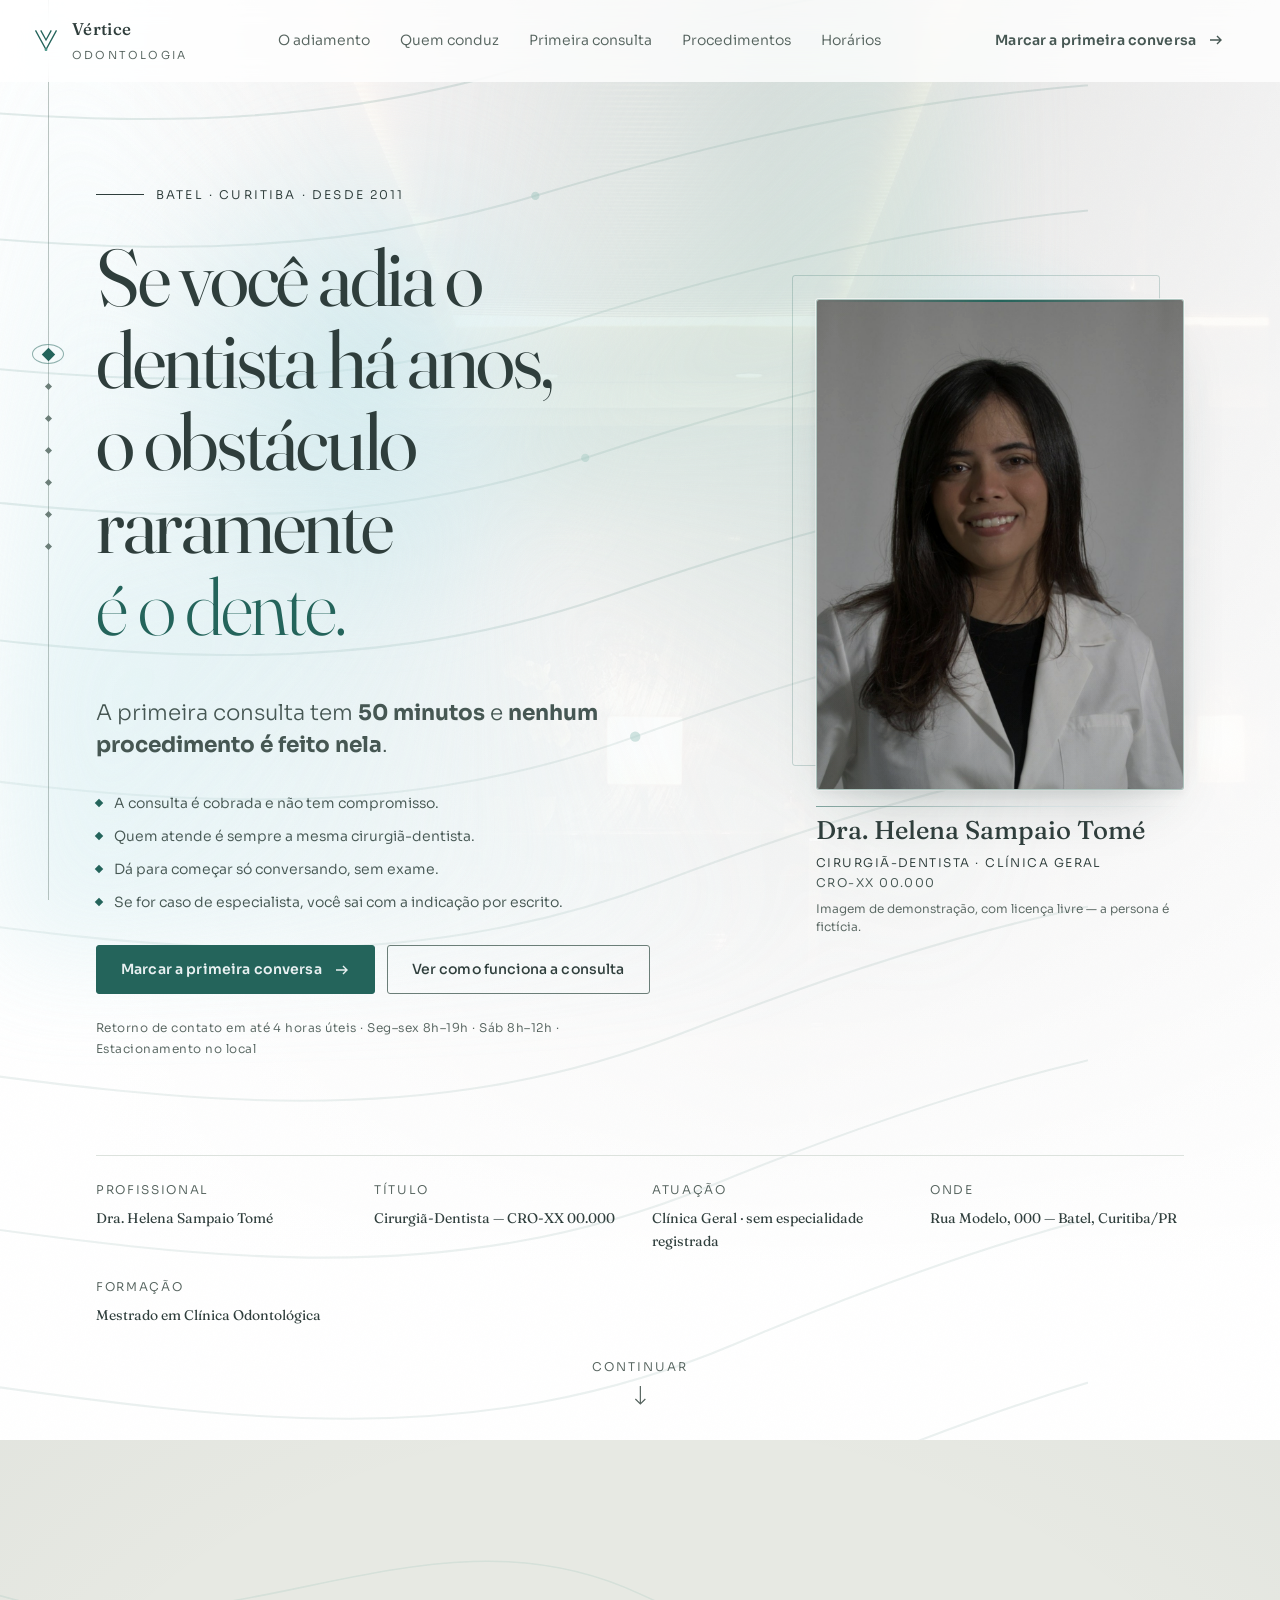
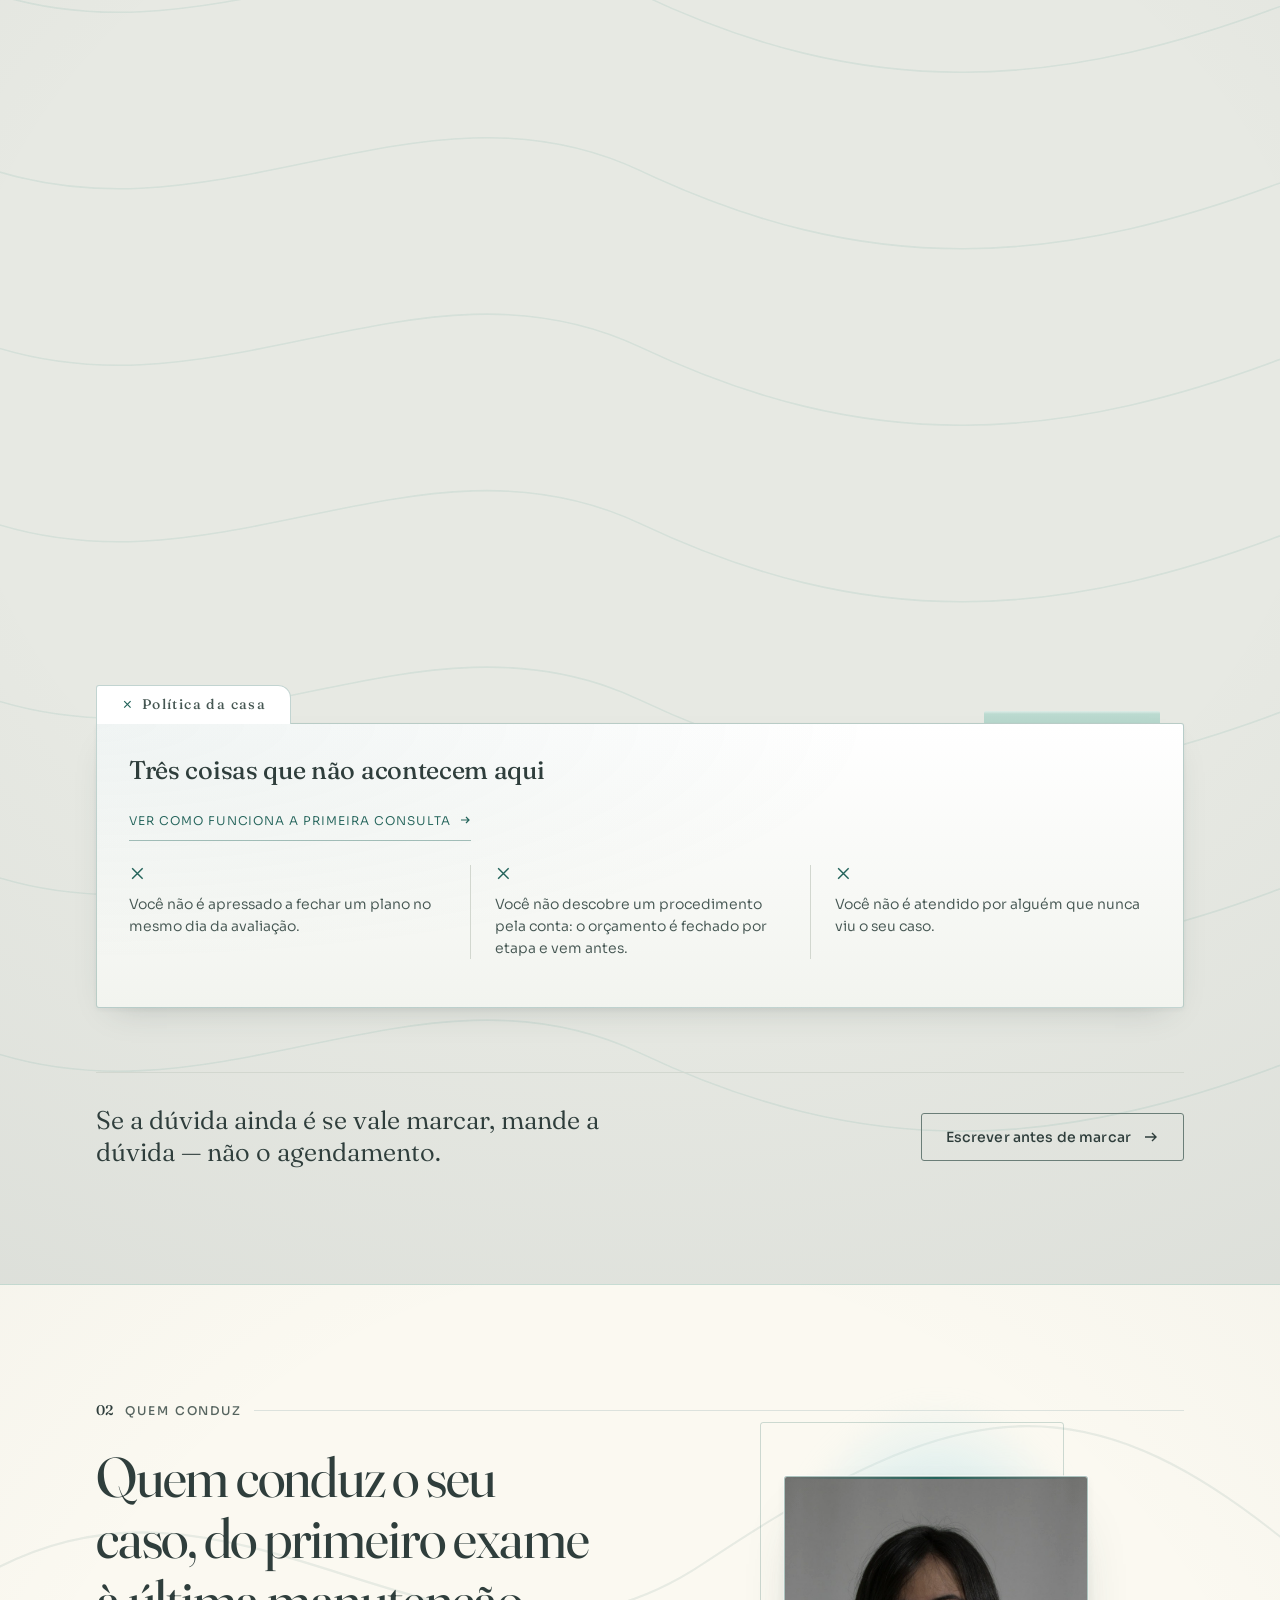
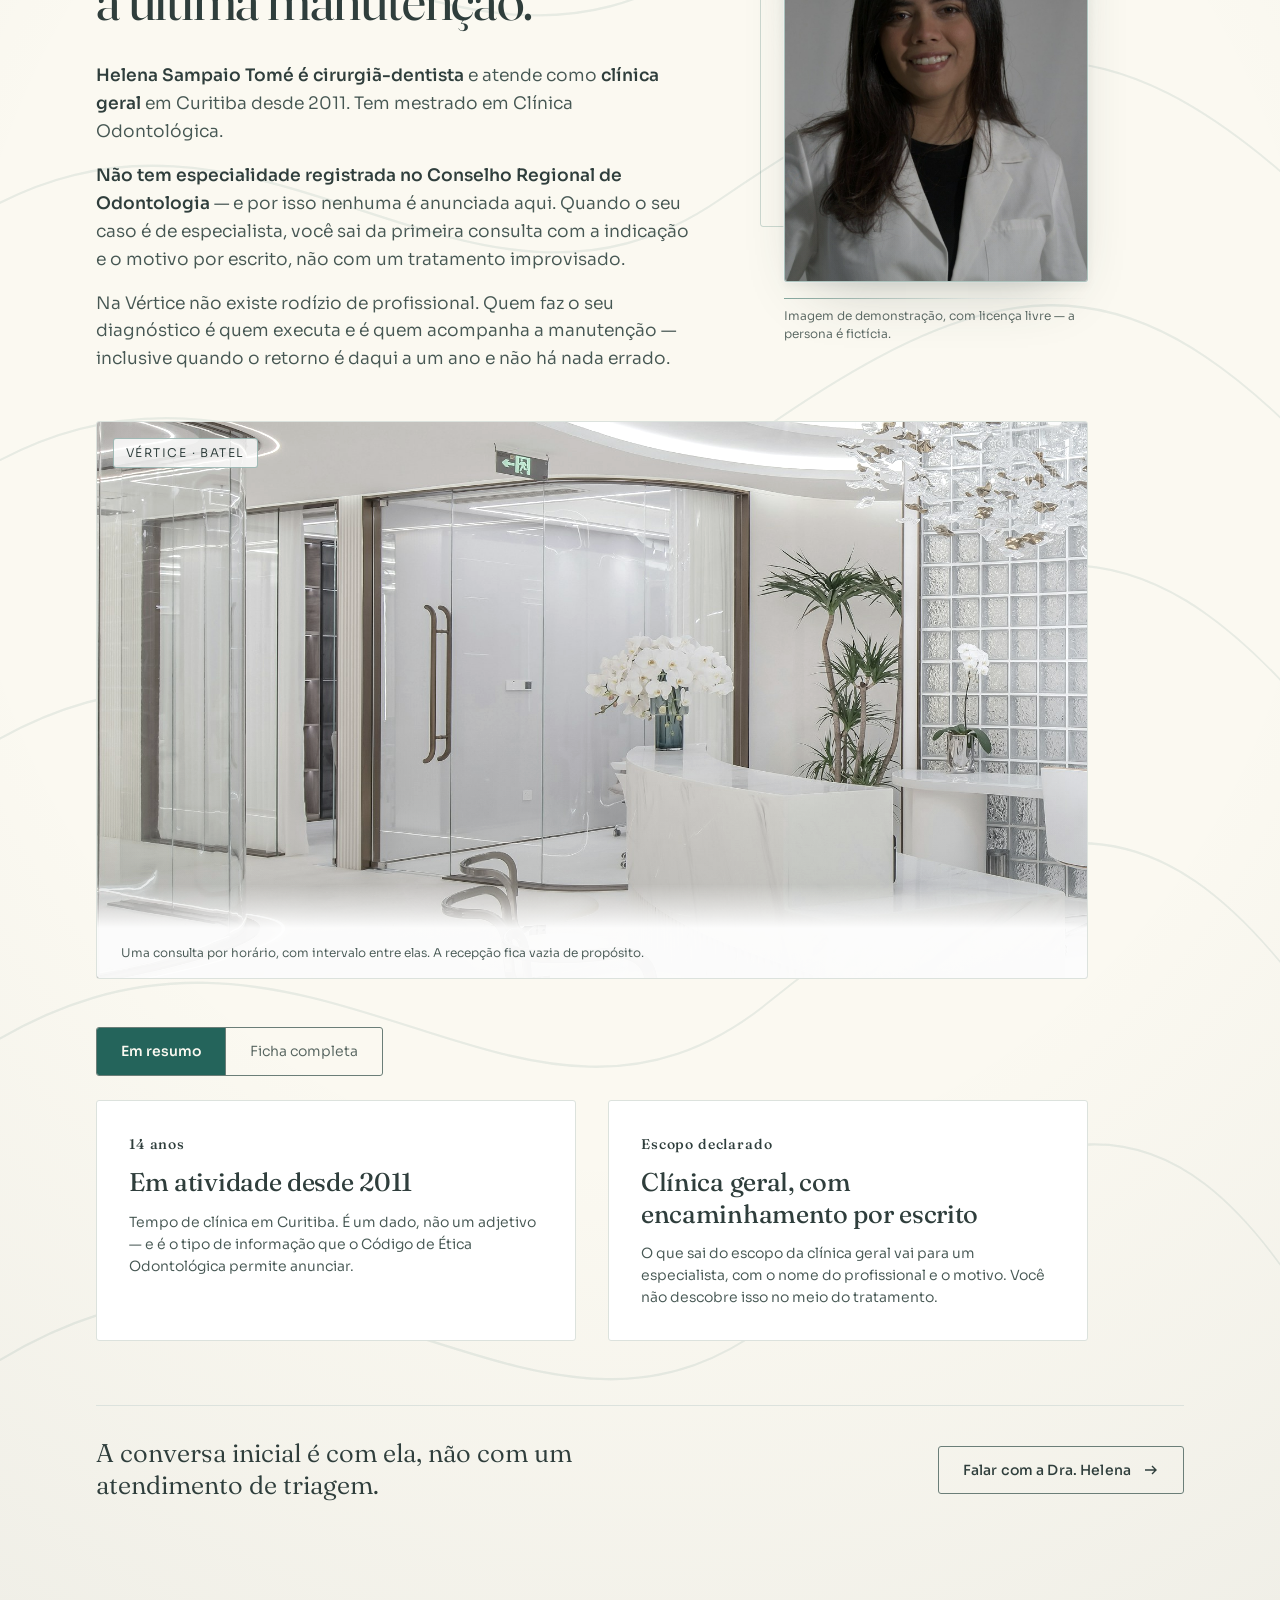
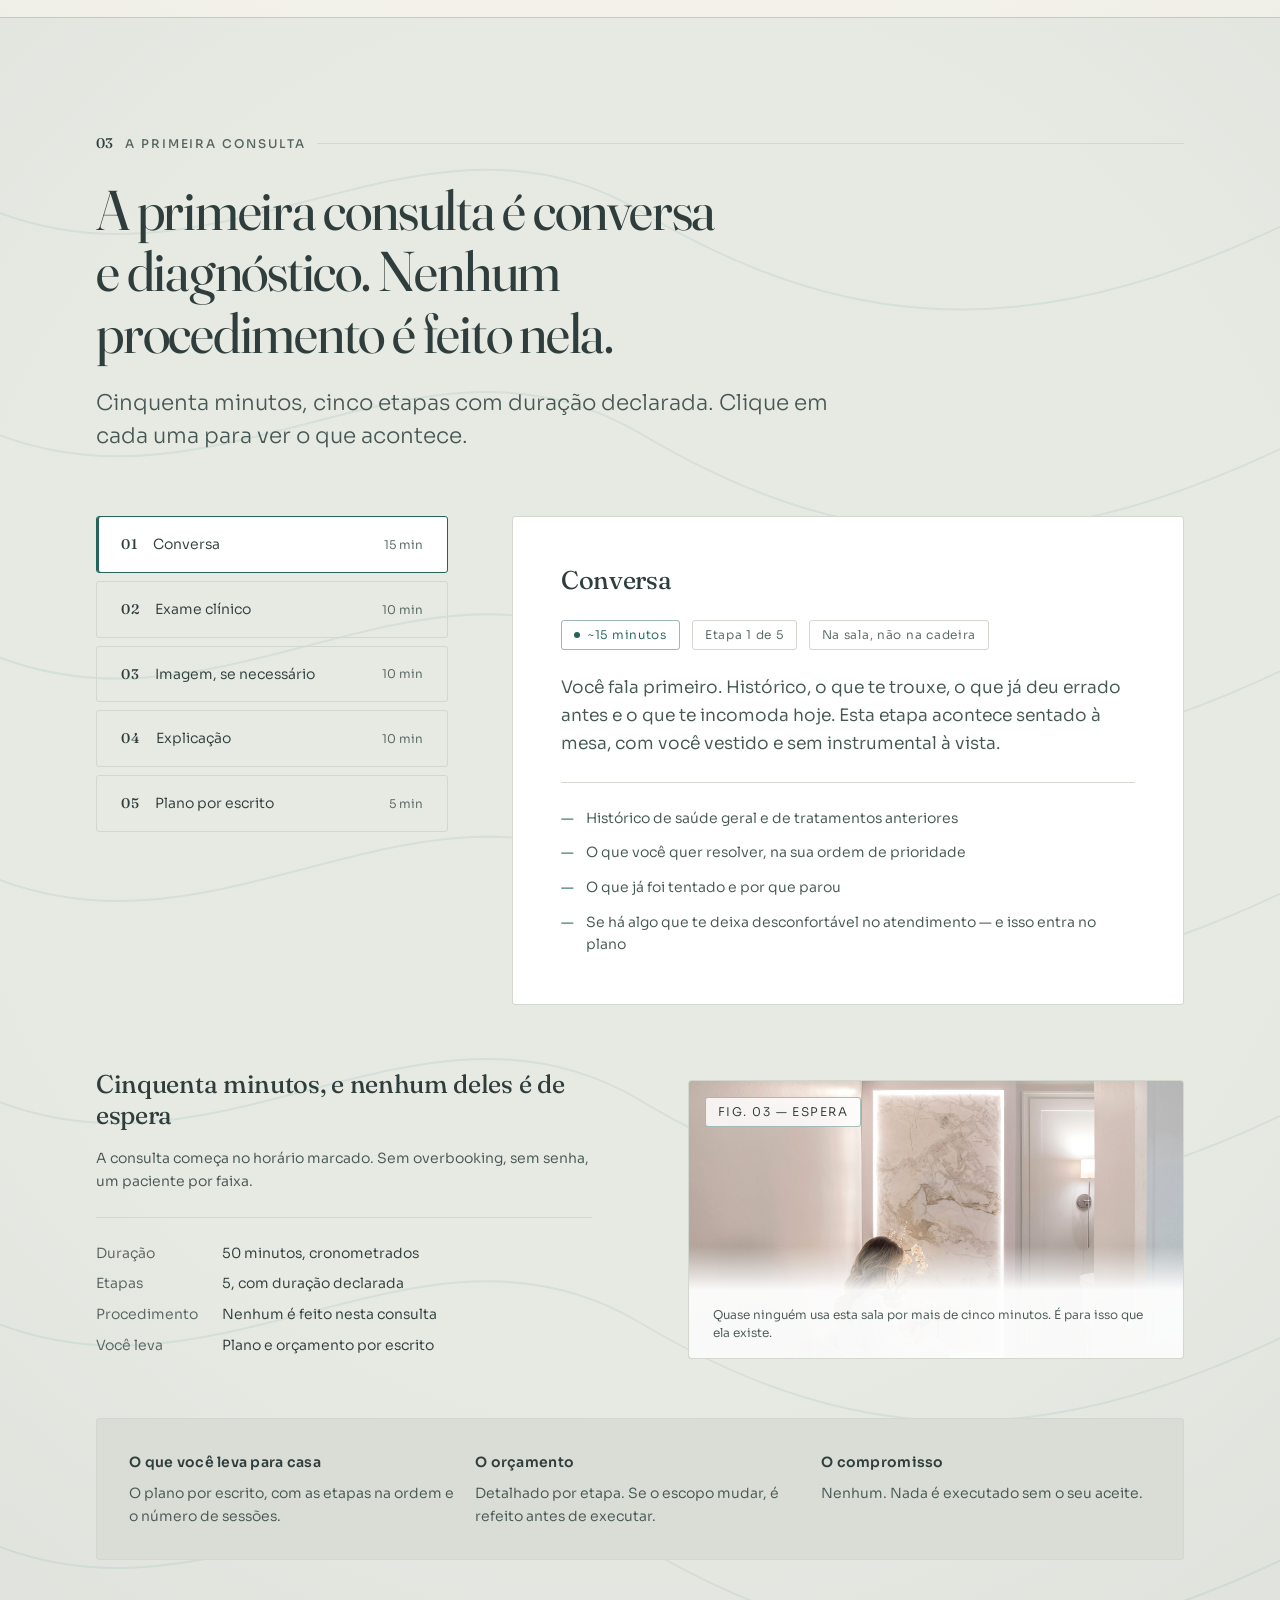
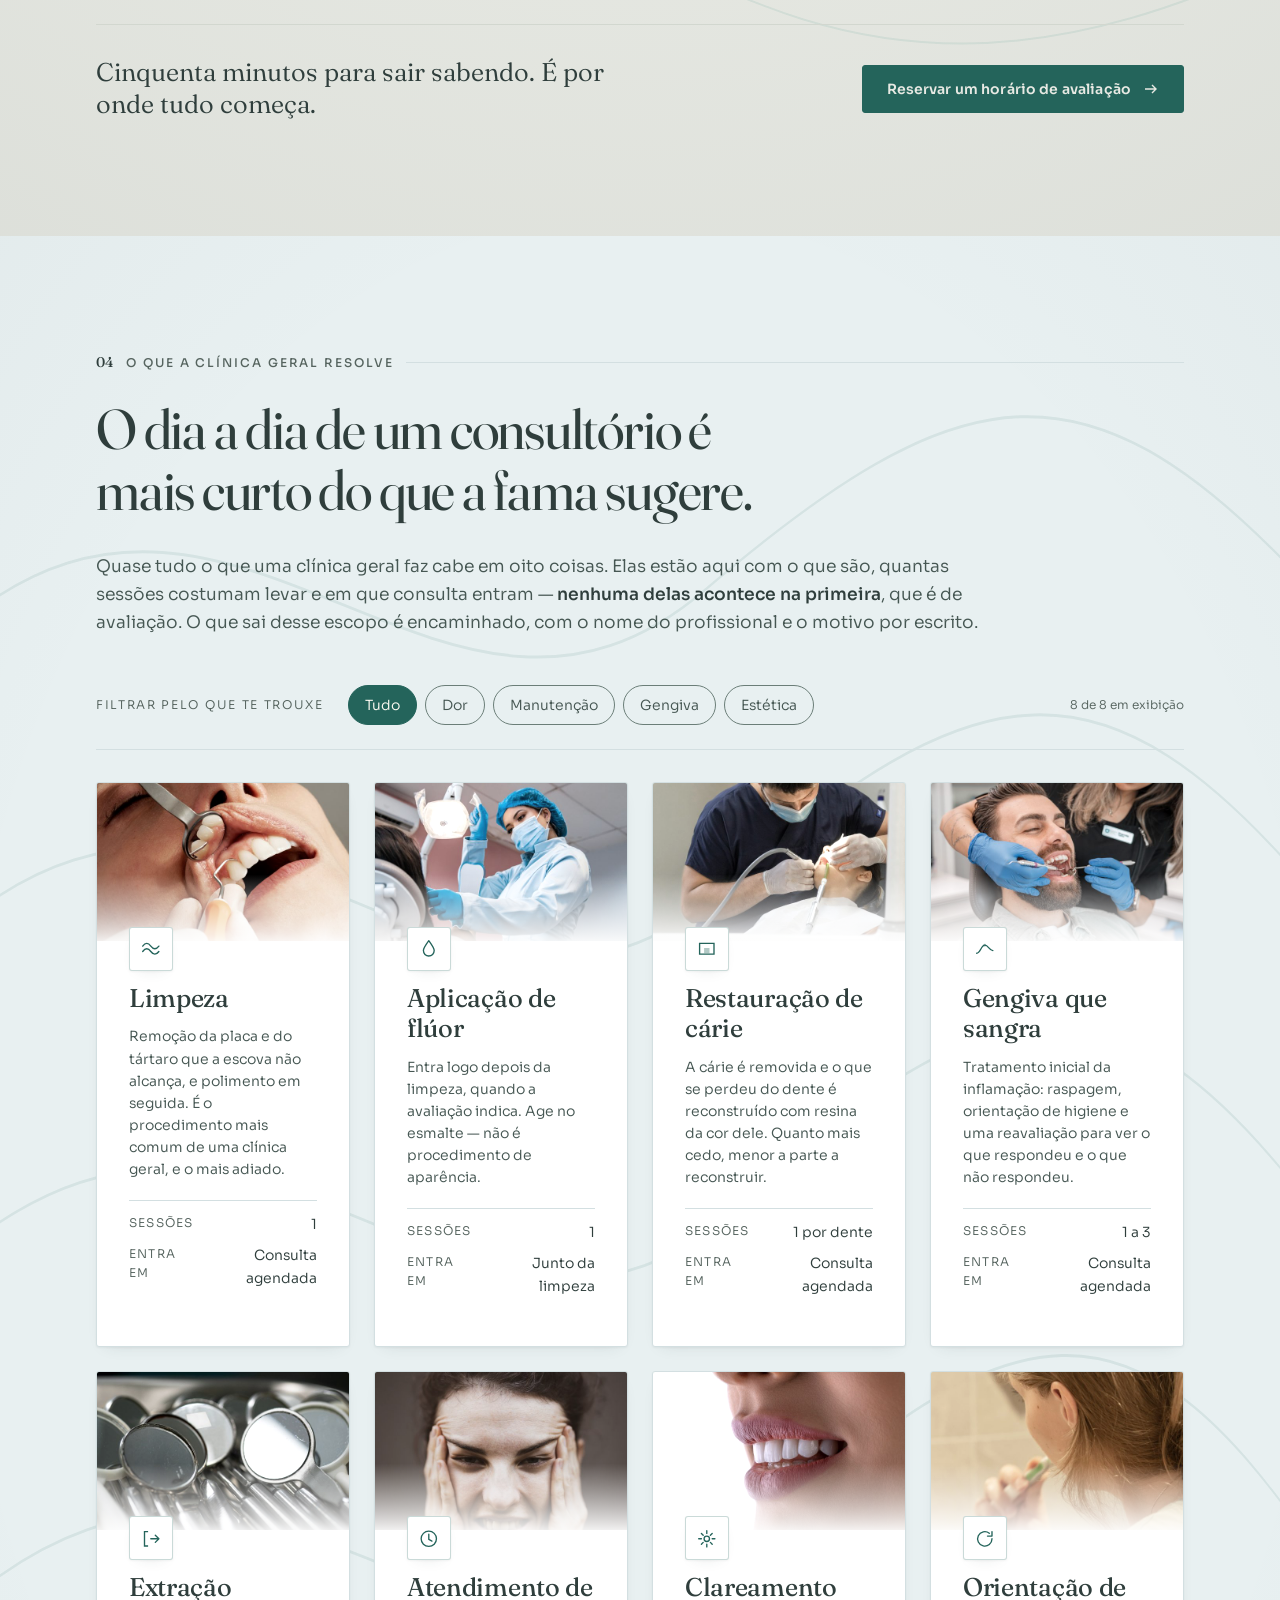
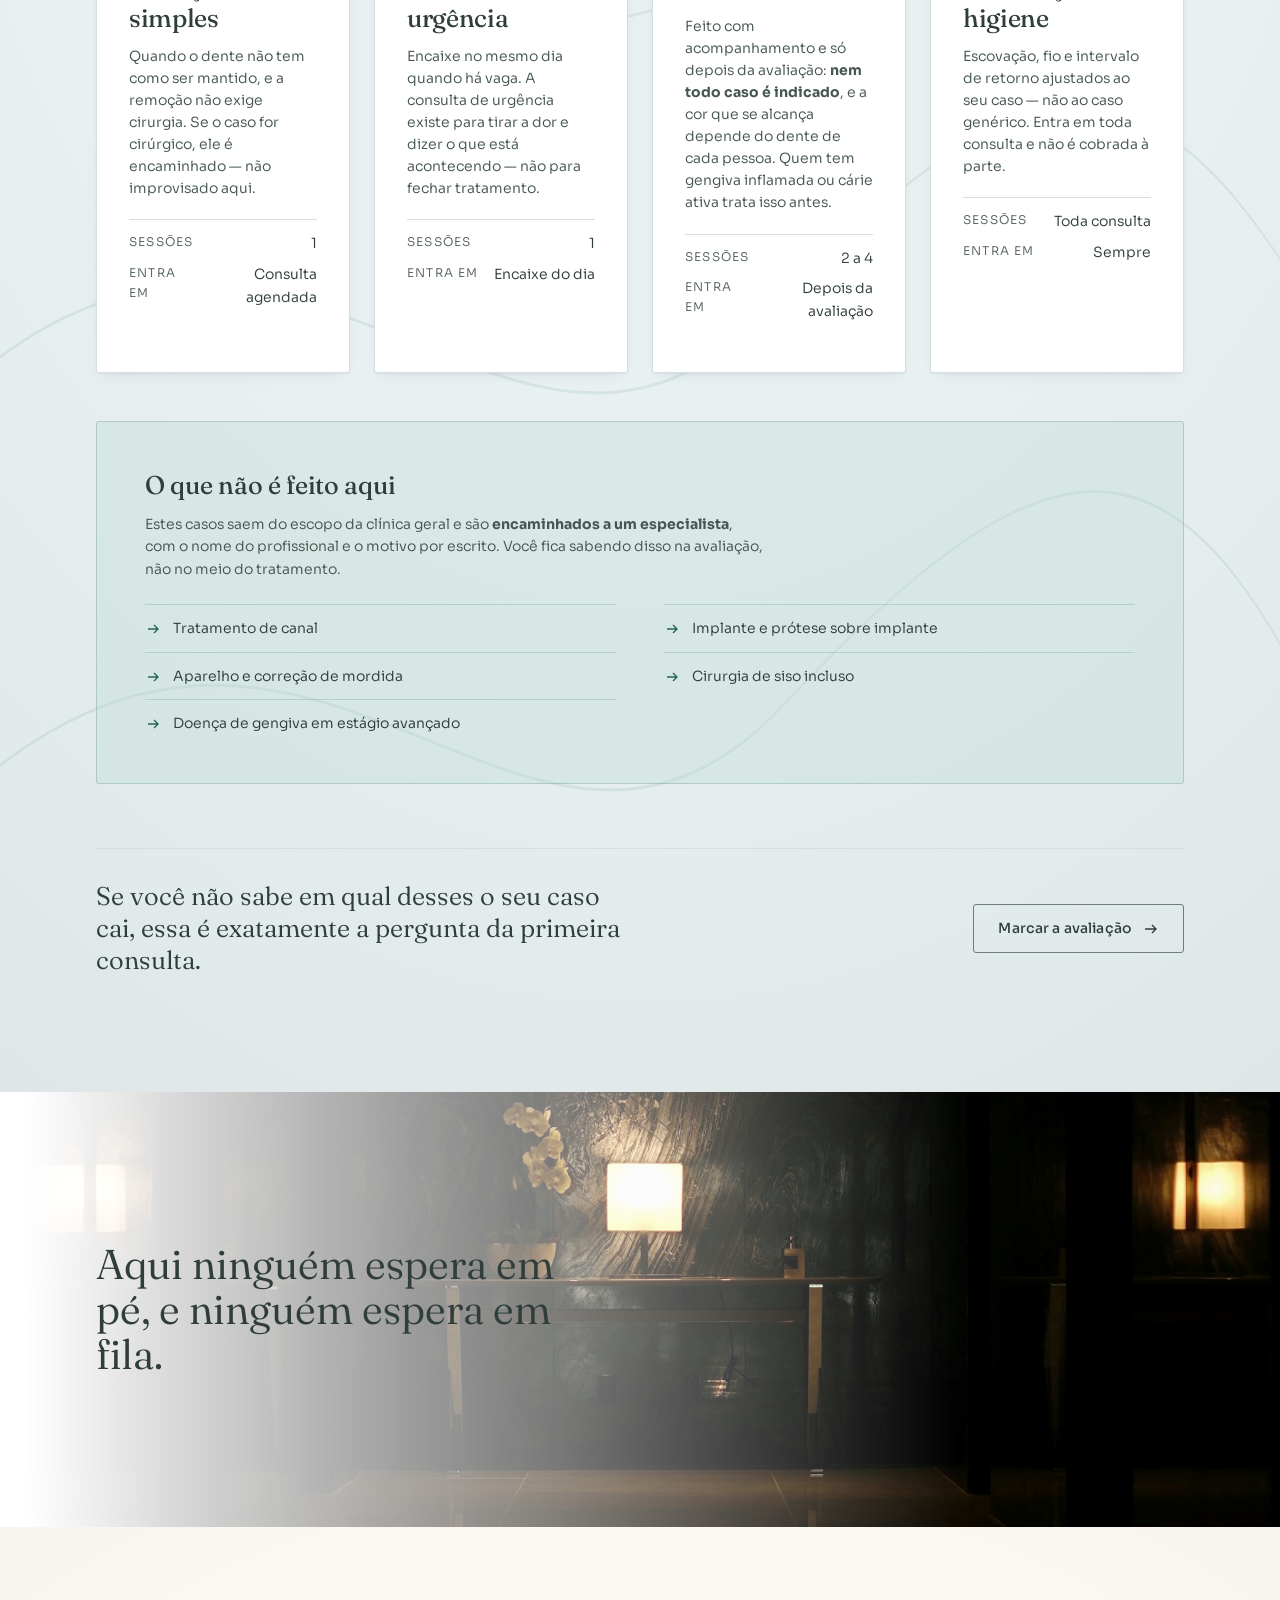
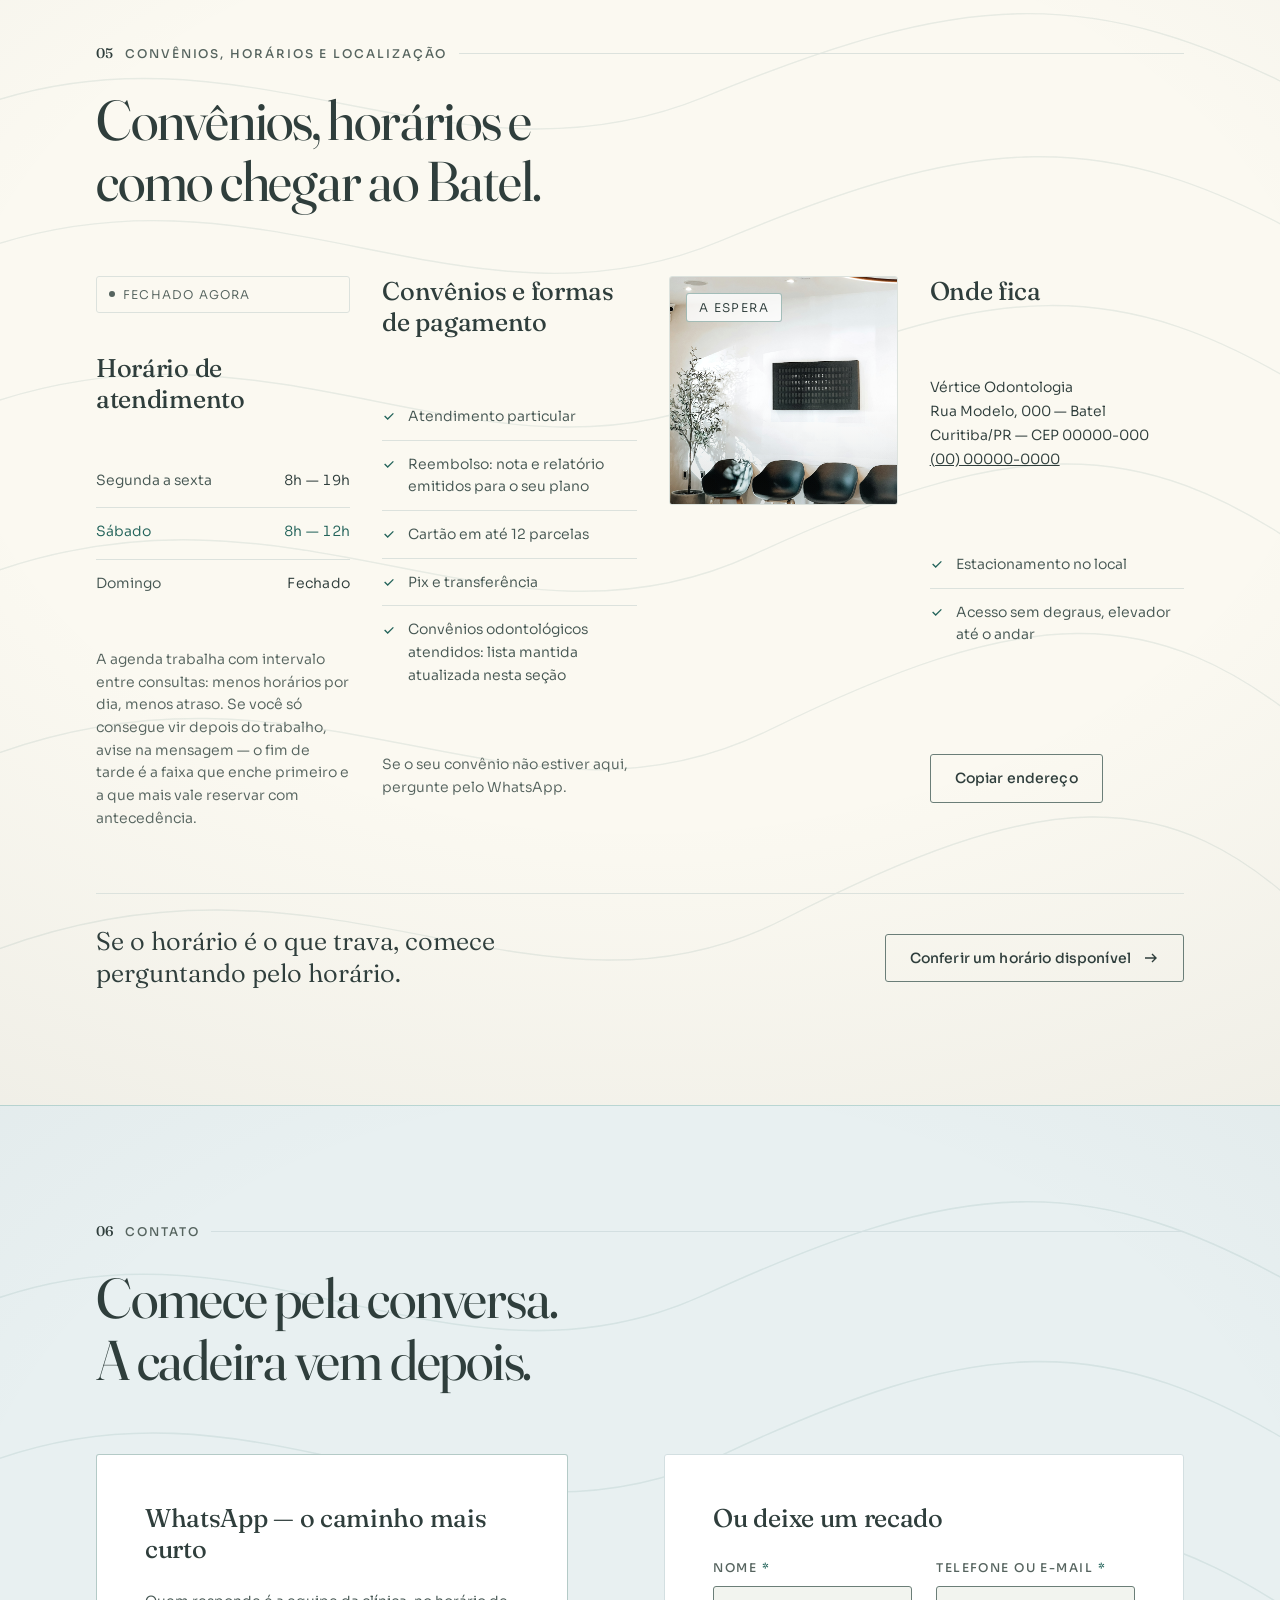
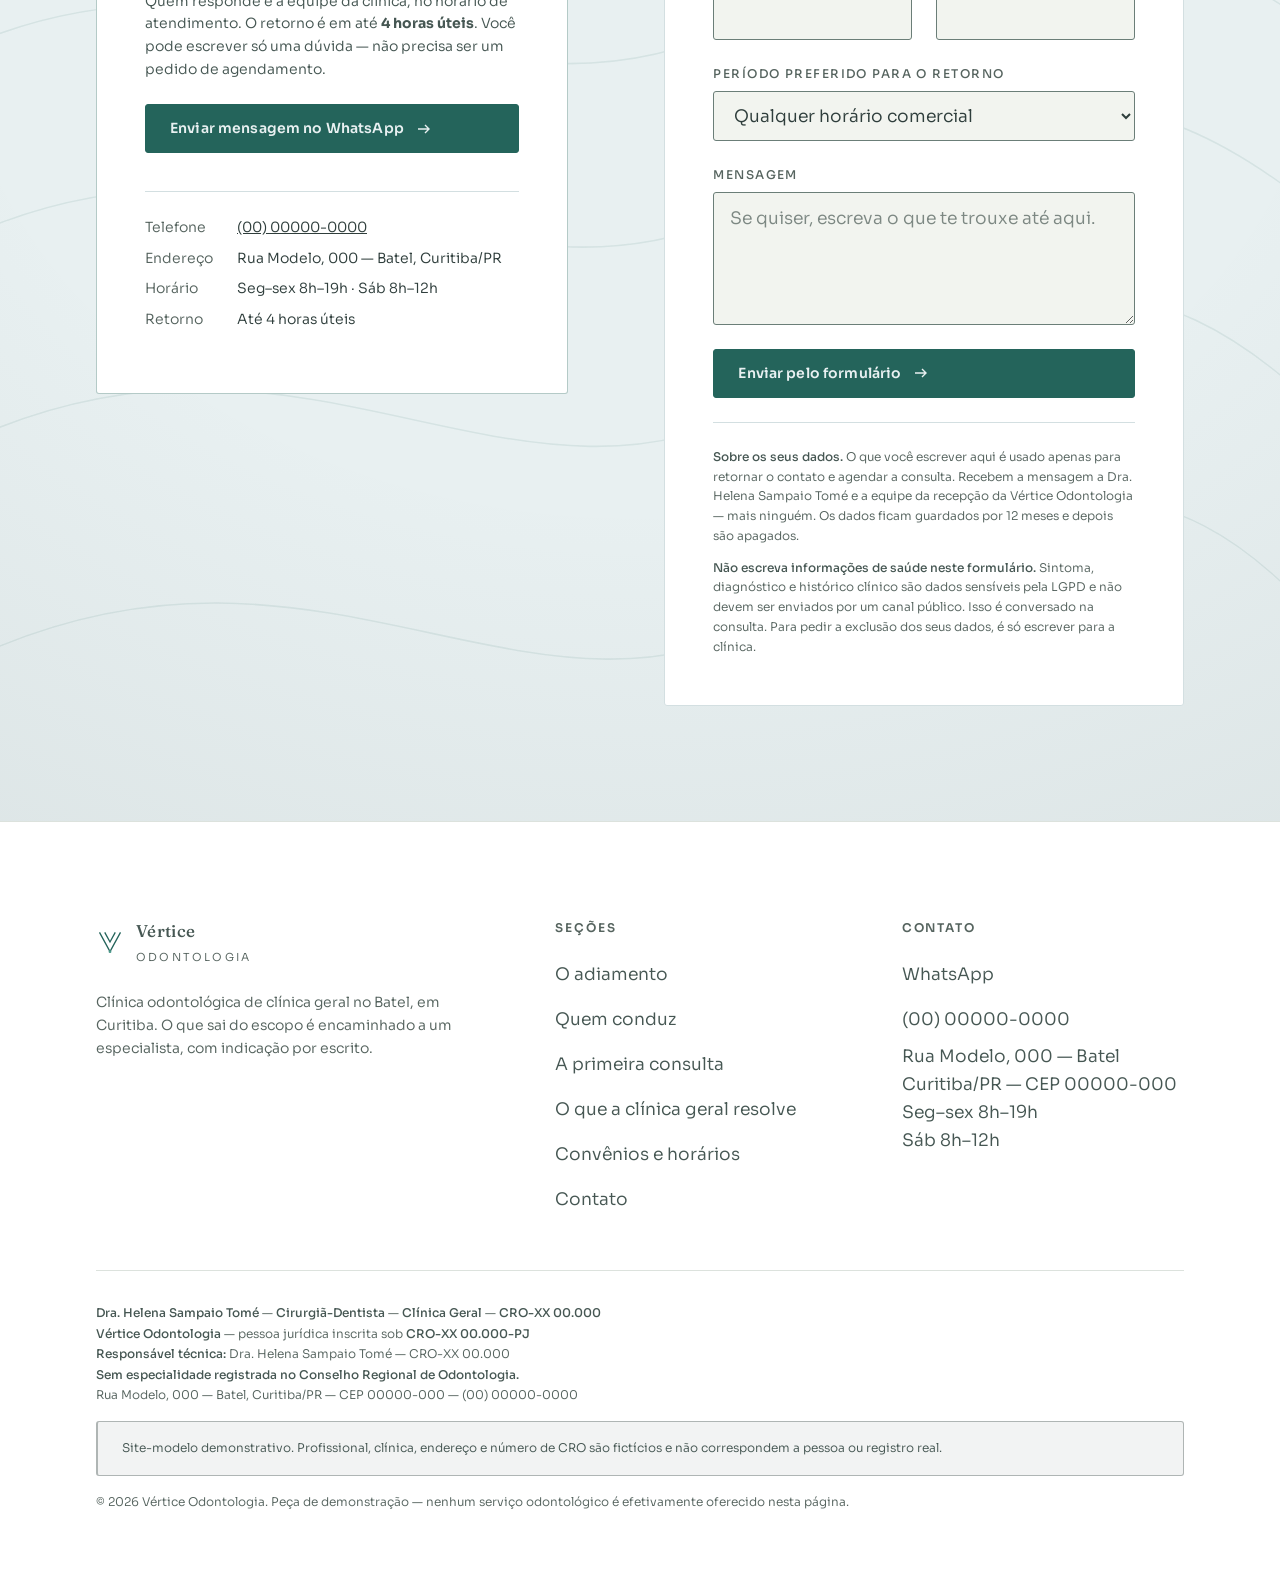
==== commit bc7417a4: "Troca a foto de "Orientação de higiene": as duas de consultório se repetiam As fotos de "Aplicação d" ====
--- a/site/index.html
+++ b/site/index.html
@@ -657,7 +657,7 @@
         <dl class="proc__meta"><div><dt>Sessões</dt><dd>2 a 4</dd></div><div><dt>Entra em</dt><dd>Depois da avaliação</dd></div></dl>
       </li>
       <li class="proc" data-tags="manutencao gengiva" style="--i:7">
-        <span class="proc__foto"><img src="img/proc/higiene.jpg" width="640" height="400" loading="lazy" decoding="async" alt="Cirurgiã-dentista mostrando ao paciente com um espelho de mão."></span>
+        <span class="proc__foto"><img src="img/proc/higiene.jpg" width="640" height="400" loading="lazy" decoding="async" alt="Pessoa escovando os dentes em casa, em frente ao espelho do banheiro."></span>
         <span class="proc__mark" aria-hidden="true"><svg viewBox="0 0 24 24" focusable="false"><path d="M20 12a8 8 0 1 1-3-6.2" fill="none" stroke="currentColor" stroke-width="1.5" stroke-linecap="round"/><path d="M20 4v5h-5" fill="none" stroke="currentColor" stroke-width="1.5" stroke-linecap="round" stroke-linejoin="round"/></svg></span>
         <h3>Orientação de higiene</h3>
         <p>Escovação, fio e intervalo de retorno ajustados ao seu caso — não ao caso genérico. Entra em toda consulta e não é cobrada à parte.</p>
